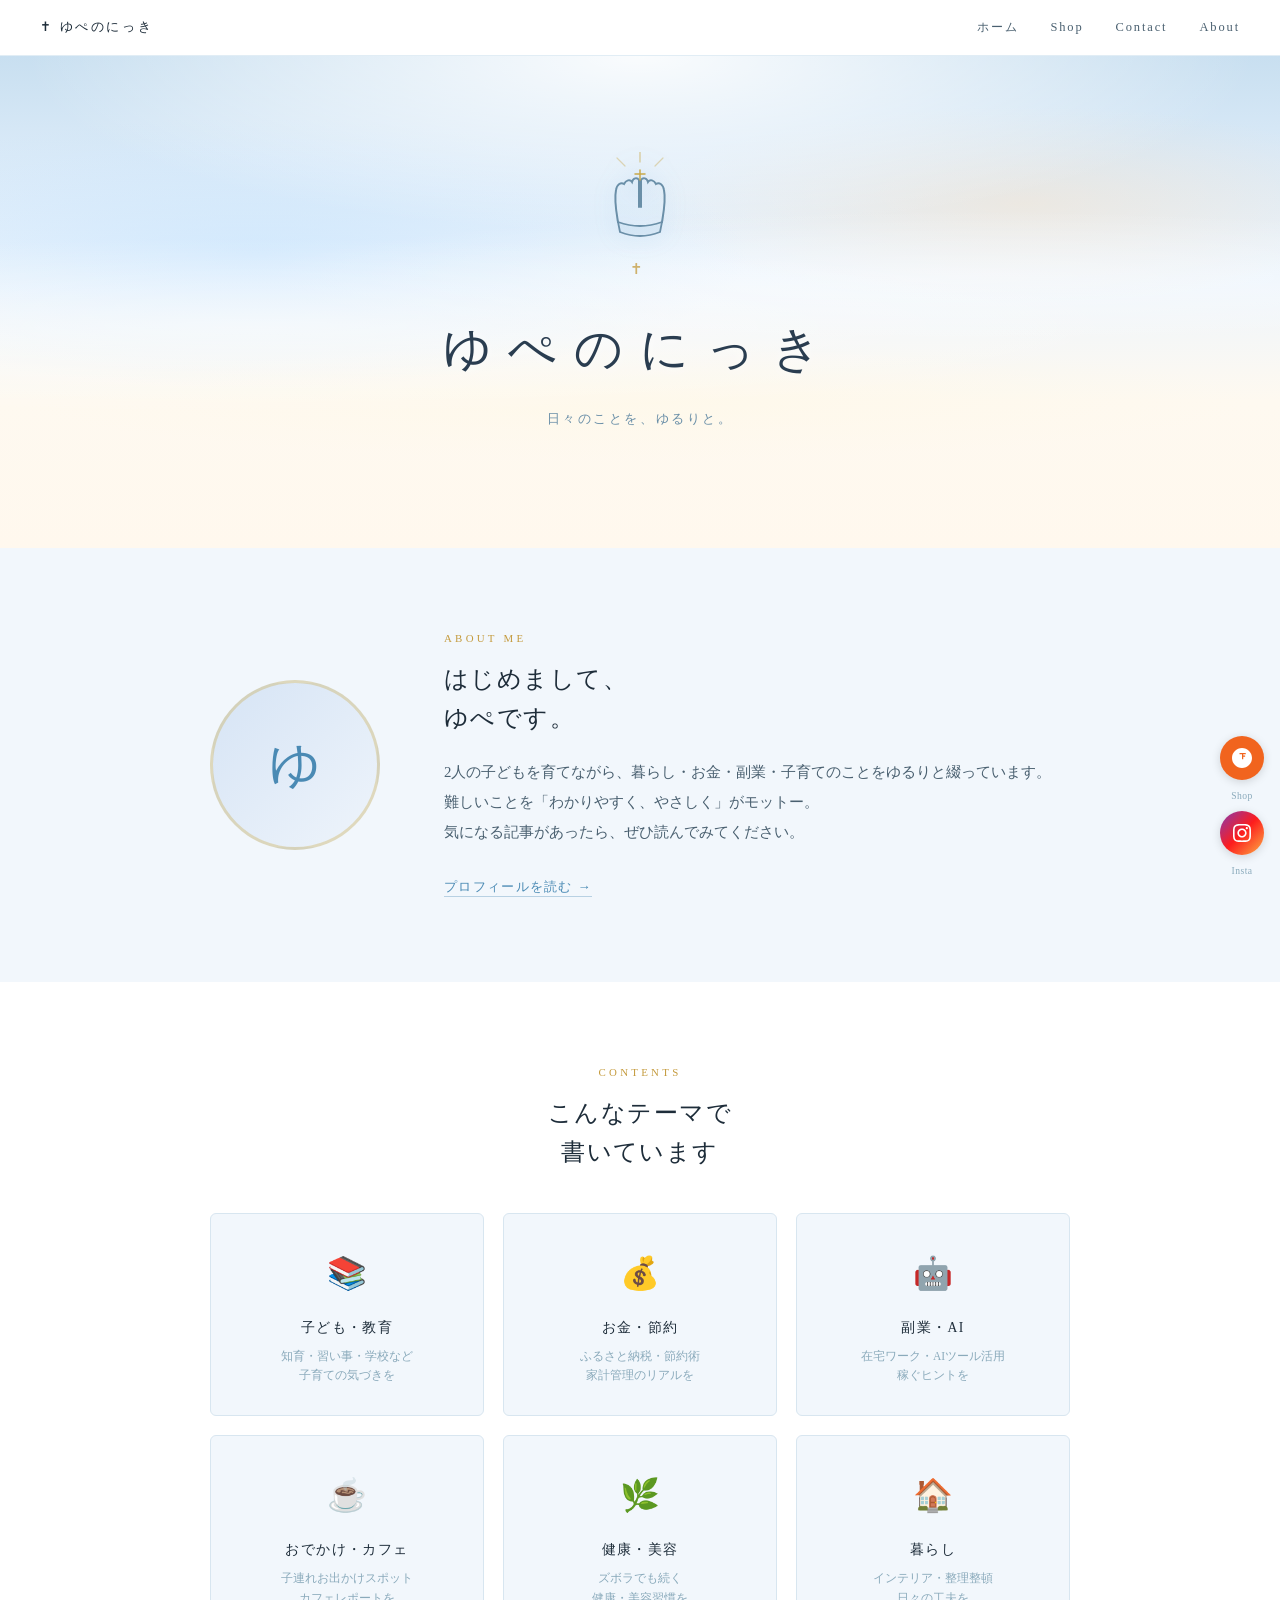
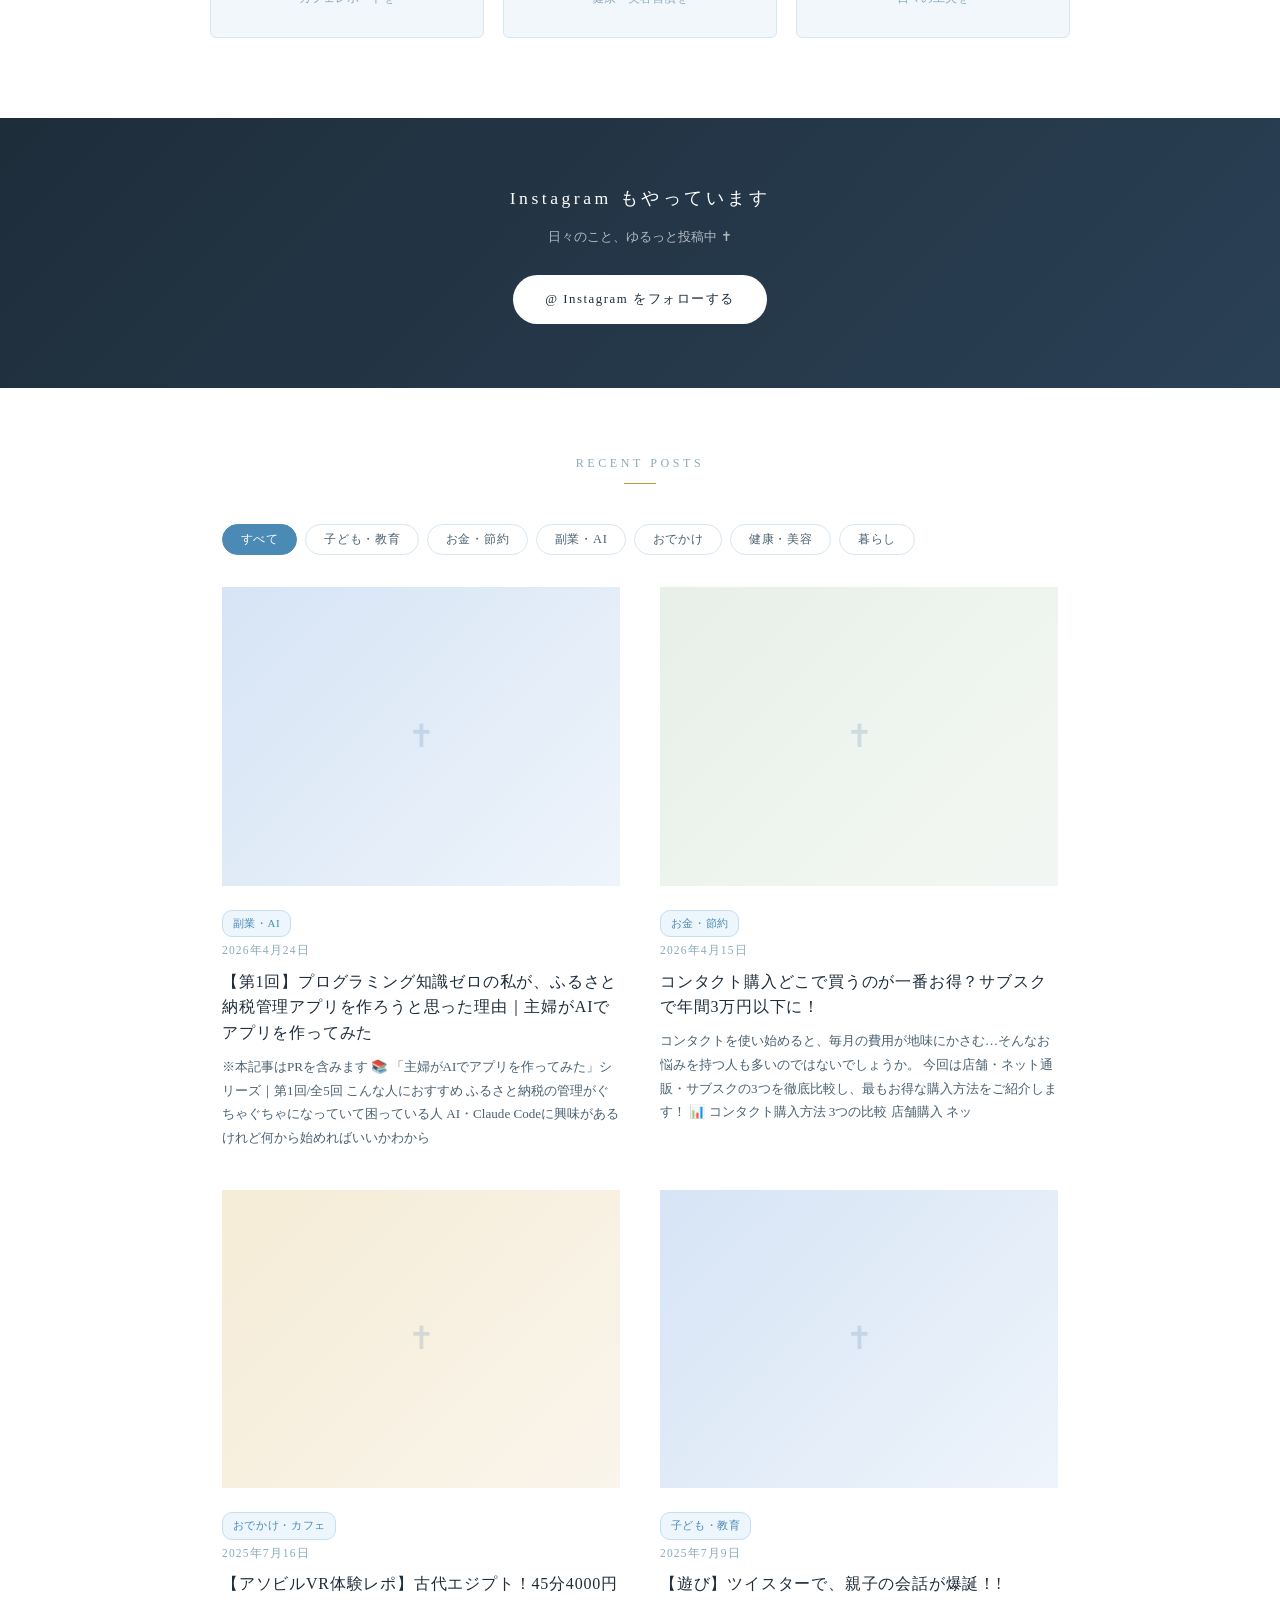
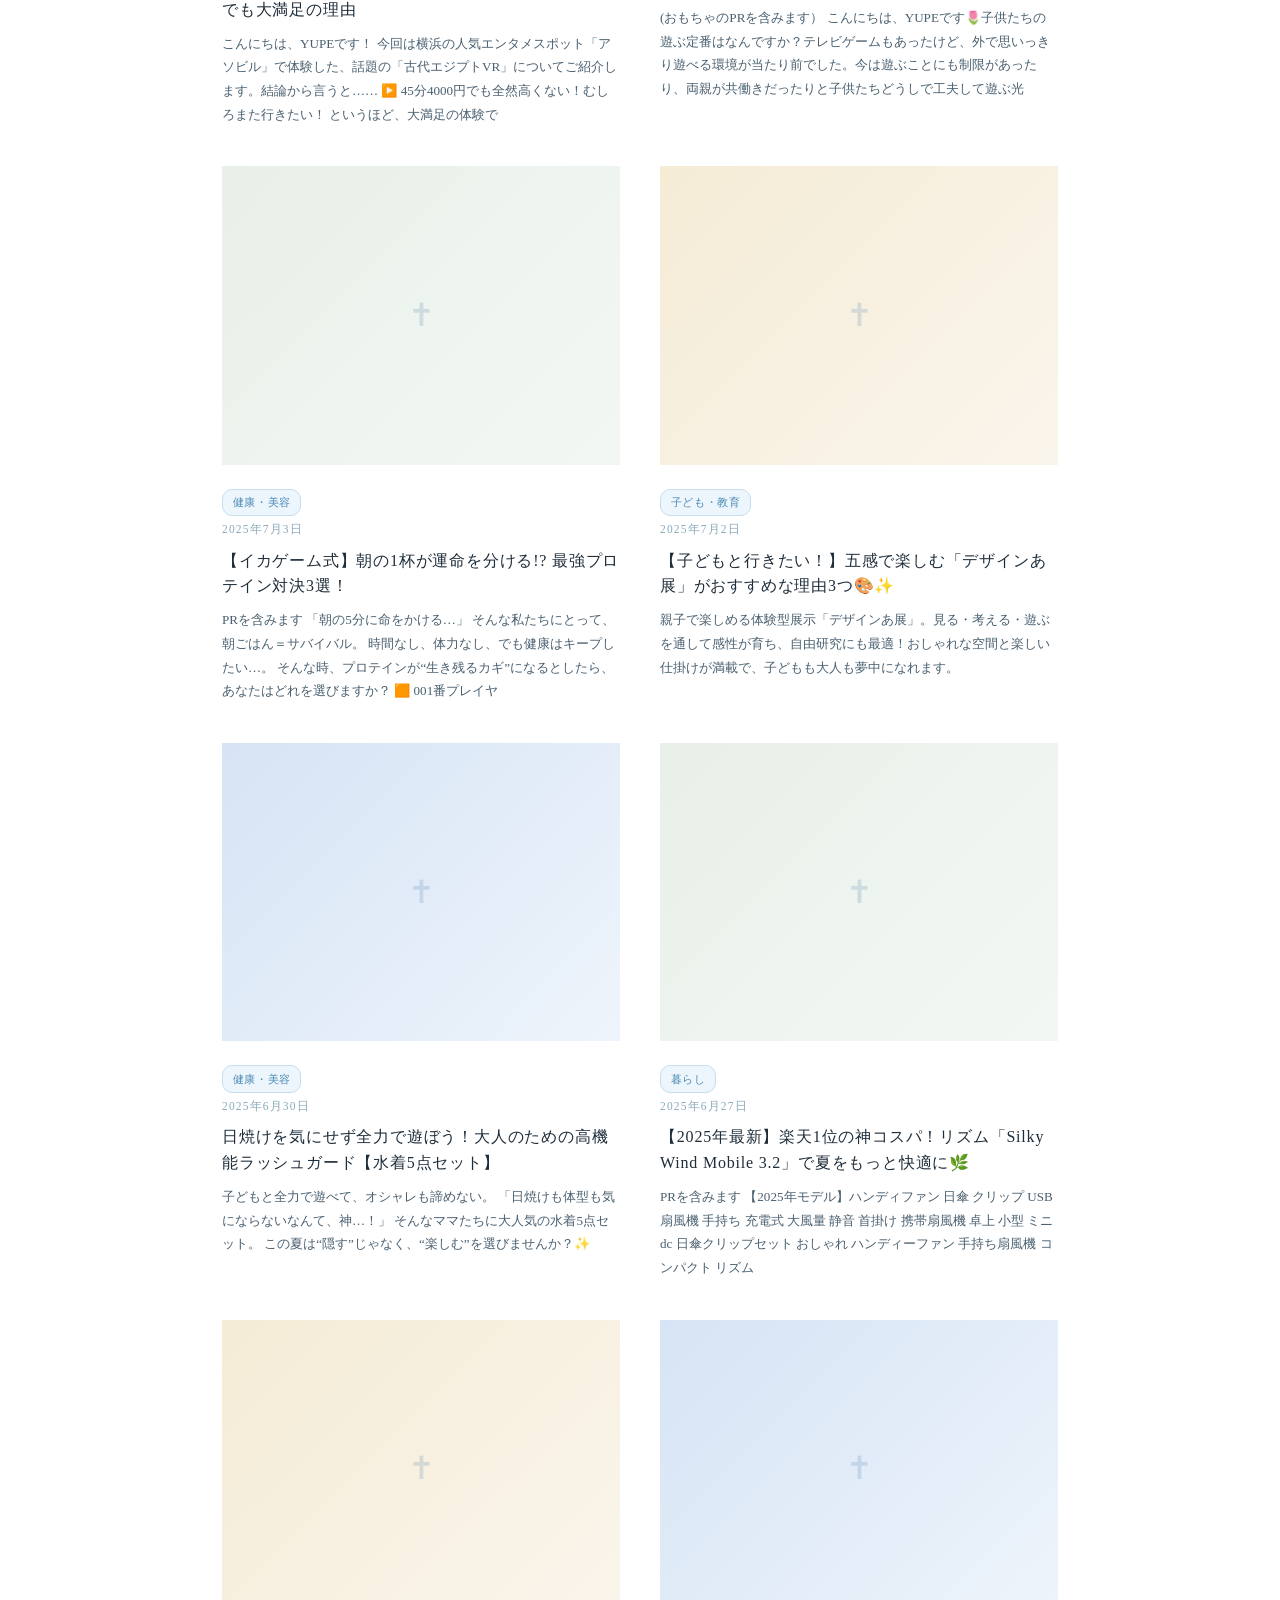
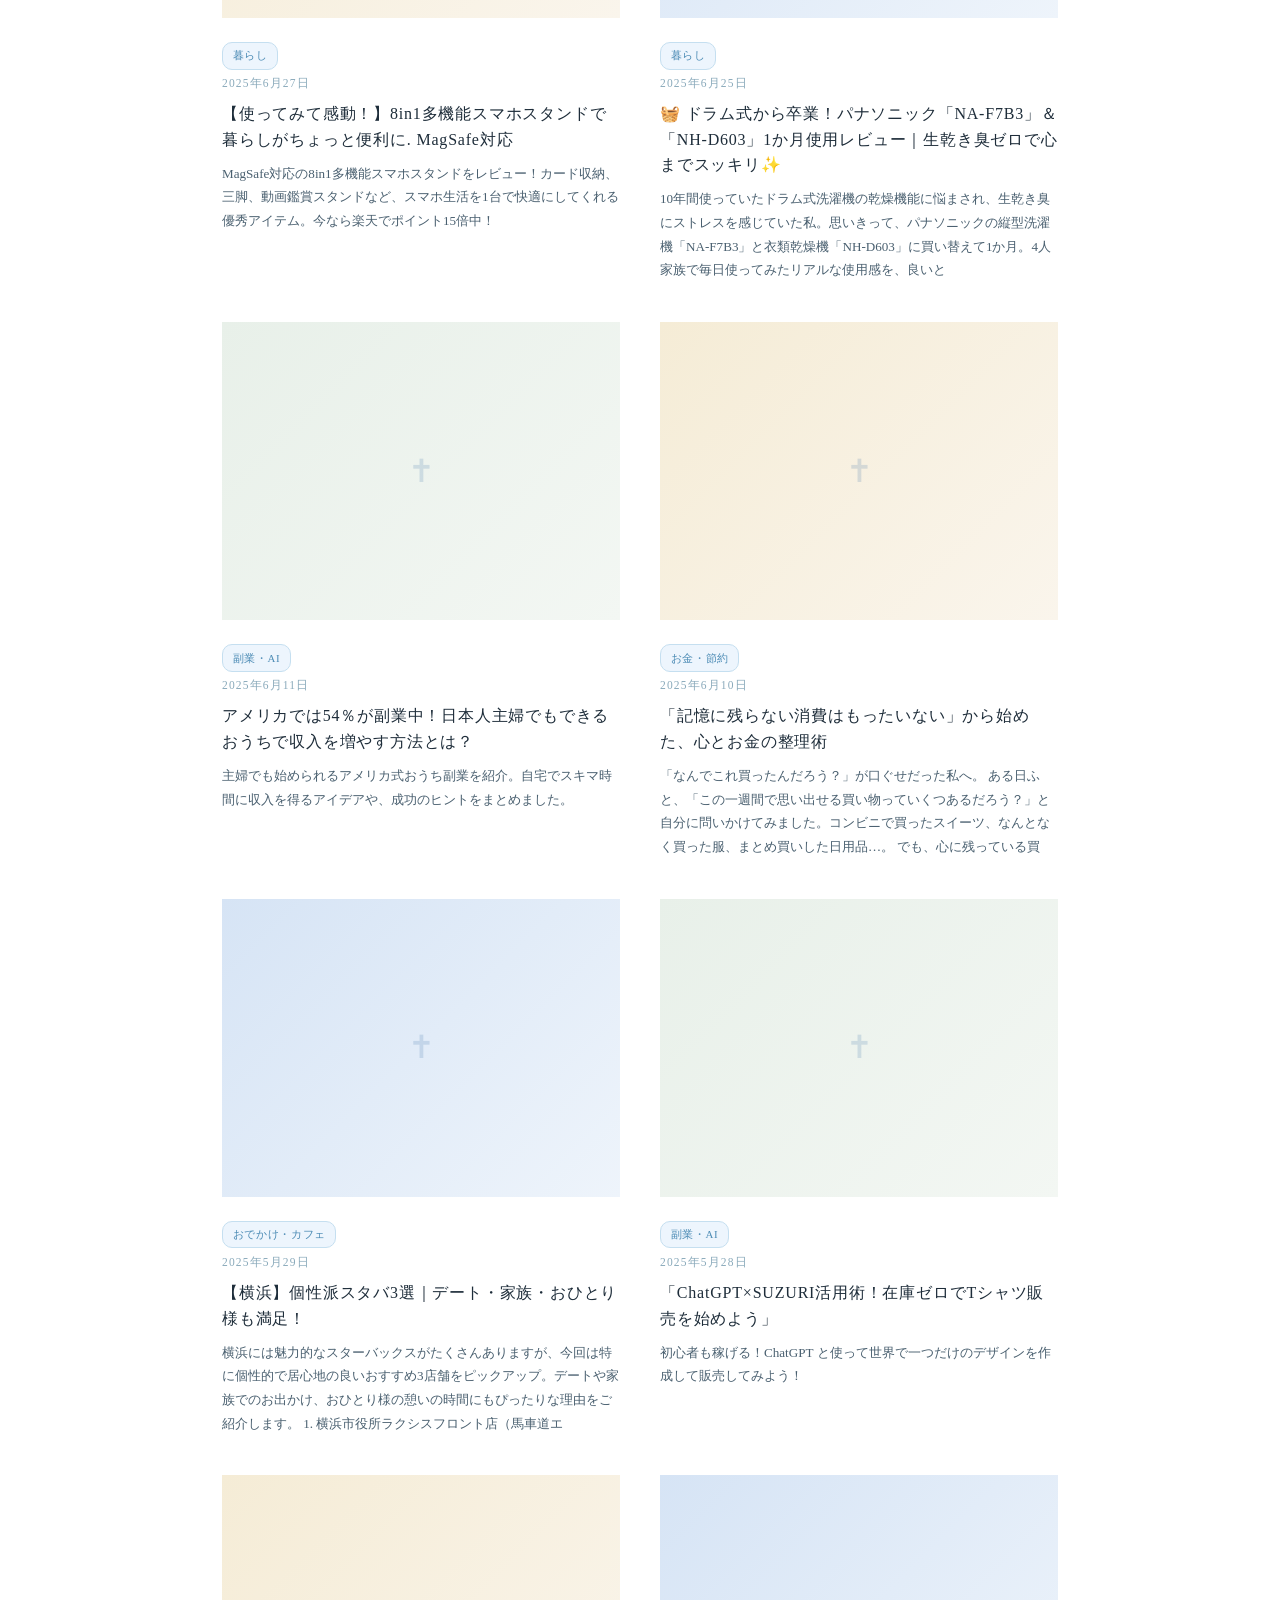
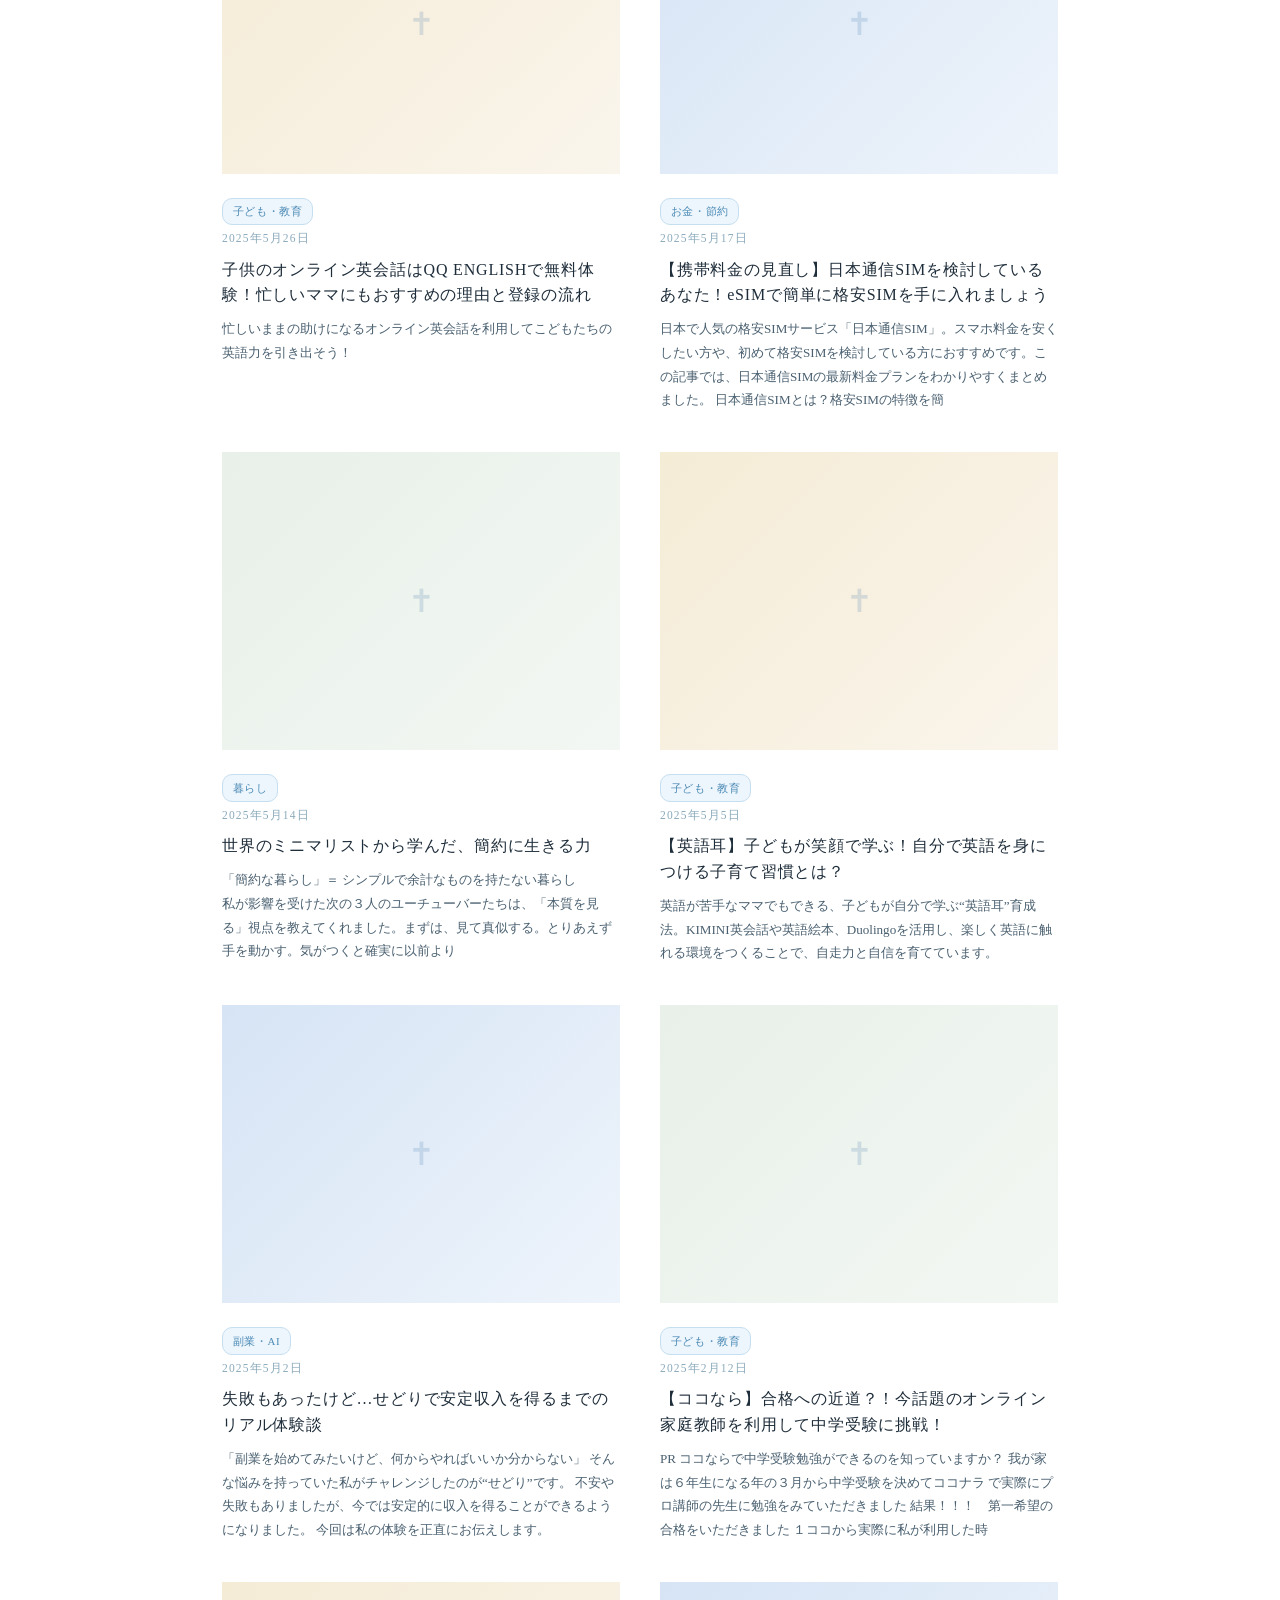
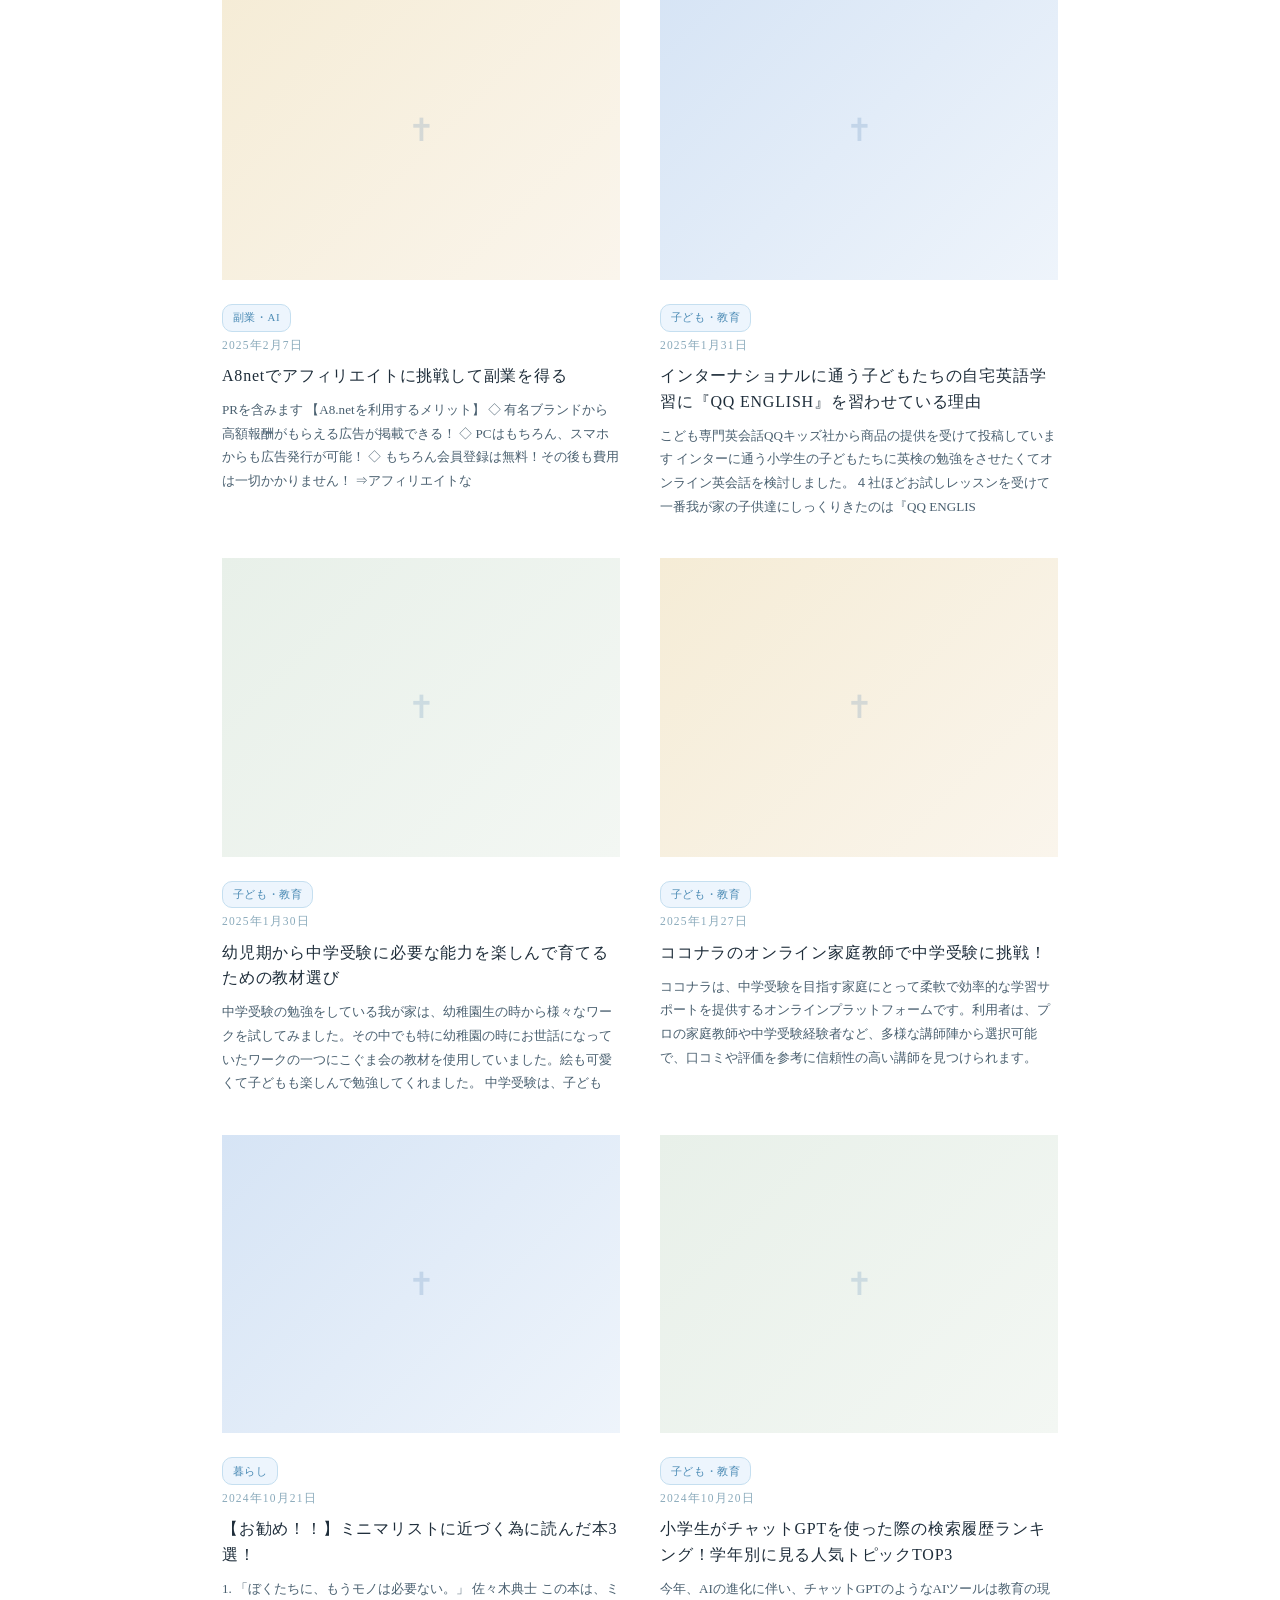
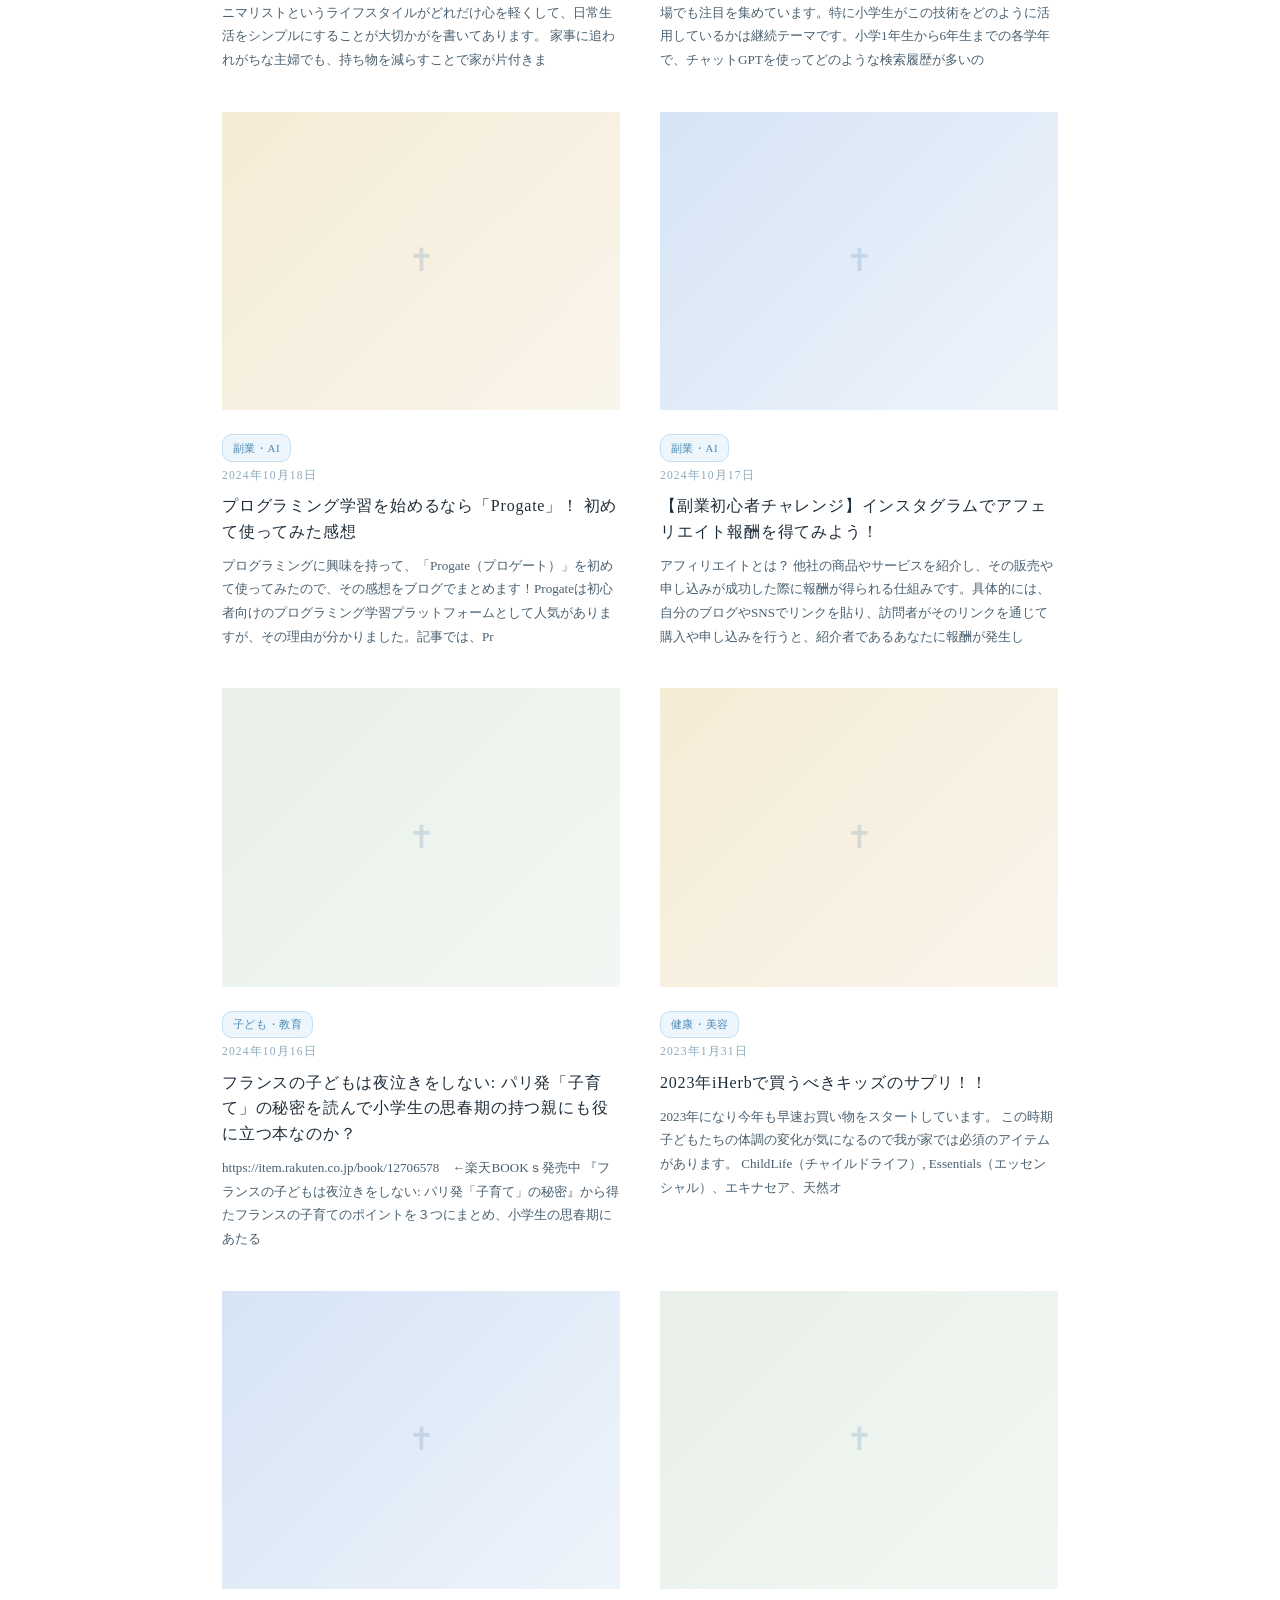
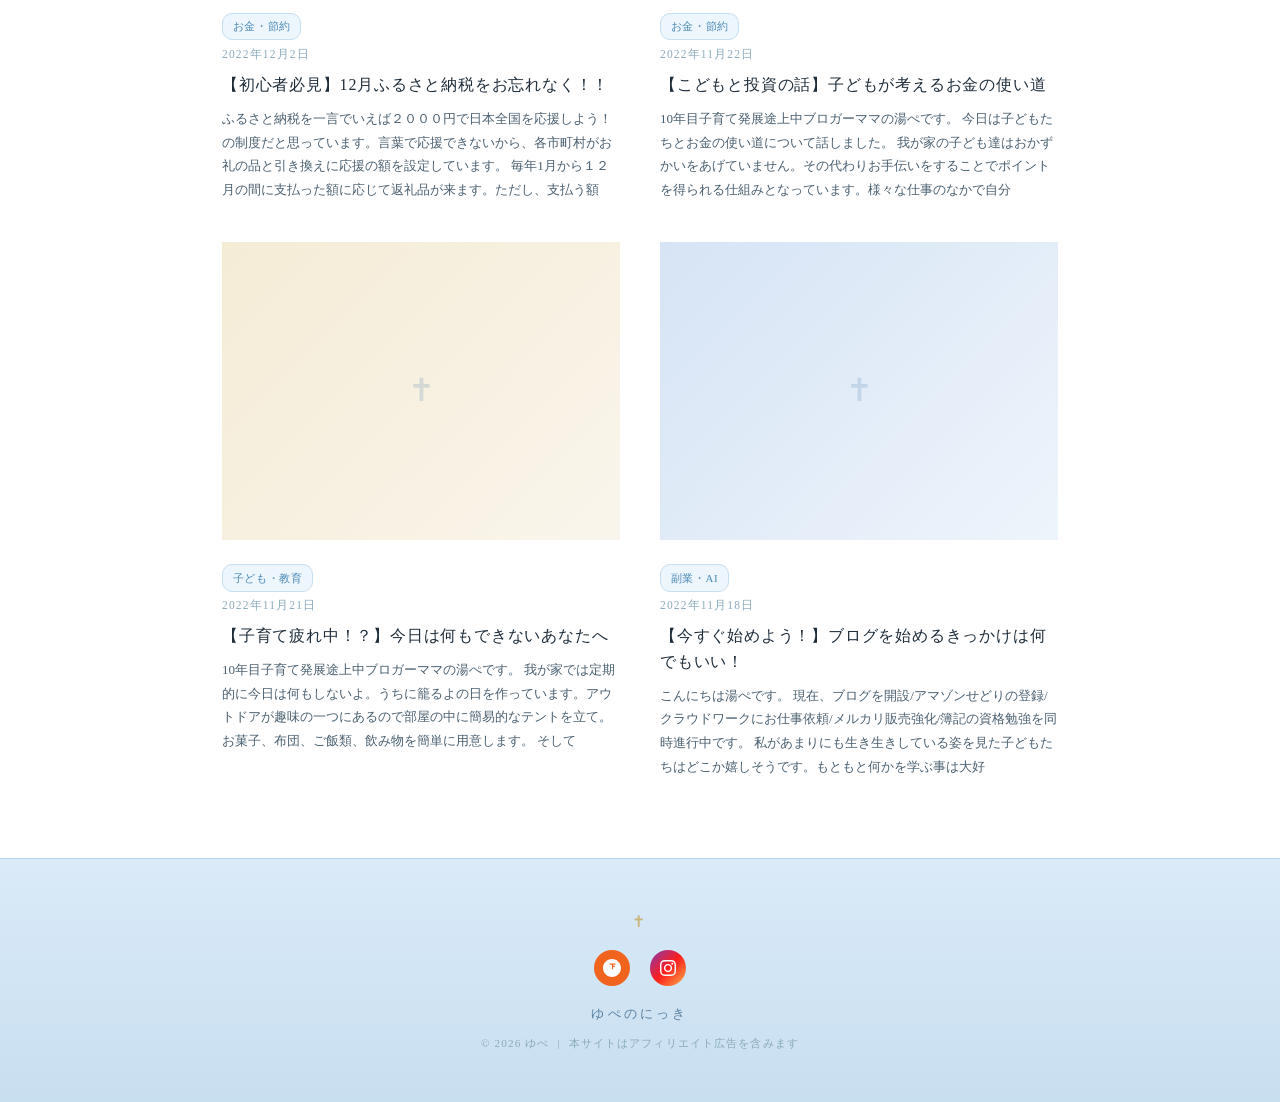
==== index.html @ b93e6819 "InstagramリンクをyupegramアカウントURLに設定 Co-Authored-By: Claude Sonnet 4.6 <noreply@anthropic.com>" ====
<!DOCTYPE html>
<html lang="ja">
<head>
  <meta charset="UTF-8">
  <meta name="viewport" content="width=device-width, initial-scale=1.0">
  <title>ゆぺのにっき</title>
  <link rel="stylesheet" href="style.css?v=3">
</head>
<body>

  <nav class="top-nav">
    <a class="nav-logo" href="index.html">✝ ゆぺのにっき</a>
    <ul class="nav-links">
      <li><a href="index.html">ホーム</a></li>
      <li><a href="shop.html">Shop</a></li>
      <li><a href="contact.html">Contact</a></li>
      <li><a href="about.html">About</a></li>
    </ul>
  </nav>

  <section class="hero">
    <svg class="hero-hands-svg" viewBox="0 0 80 90" fill="none" xmlns="http://www.w3.org/2000/svg">
      <line x1="40" y1="10" x2="40" y2="0"  stroke="#c8a84a" stroke-width="1.2" stroke-linecap="round" opacity="0.6"/>
      <line x1="55" y1="14" x2="63" y2="6"  stroke="#c8a84a" stroke-width="1.2" stroke-linecap="round" opacity="0.4"/>
      <line x1="25" y1="14" x2="17" y2="6"  stroke="#c8a84a" stroke-width="1.2" stroke-linecap="round" opacity="0.4"/>
      <path d="M18 70 C16 58 14 48 16 38 C17 32 21 30 24 32 C26 28 30 27 32 30 C33 26 37 25 39 28 L39 55" stroke="#6a8fa8" stroke-width="2" stroke-linecap="round" fill="none"/>
      <path d="M62 70 C64 58 66 48 64 38 C63 32 59 30 56 32 C54 28 50 27 48 30 C47 26 43 25 41 28 L41 55" stroke="#6a8fa8" stroke-width="2" stroke-linecap="round" fill="none"/>
      <path d="M18 70 Q40 78 62 70 L60 80 Q40 88 20 80 Z" stroke="#6a8fa8" stroke-width="1.8" fill="rgba(100,160,200,0.08)" stroke-linecap="round"/>
      <line x1="40" y1="18" x2="40" y2="28" stroke="#c8a84a" stroke-width="1.5" stroke-linecap="round"/>
      <line x1="35" y1="22" x2="45" y2="22" stroke="#c8a84a" stroke-width="1.5" stroke-linecap="round"/>
    </svg>
    <div class="hero-cross">✝</div>
    <h1 class="hero-title">ゆぺのにっき</h1>
    <p class="hero-subtitle">日々のことを、ゆるりと。</p>
  </section>

  <!-- ① About Me -->
  <section class="lp-about">
    <div class="lp-about-inner">
      <div class="lp-about-photo">
        <div class="lp-photo-circle" id="lpProfileImg">ゆ</div>
      </div>
      <div class="lp-about-text">
        <p class="lp-eyebrow">ABOUT ME</p>
        <h2 class="lp-section-title">はじめまして、<br>ゆぺです。</h2>
        <p class="lp-body">
          2人の子どもを育てながら、暮らし・お金・副業・子育てのことをゆるりと綴っています。<br>
          難しいことを「わかりやすく、やさしく」がモットー。<br>
          気になる記事があったら、ぜひ読んでみてください。
        </p>
        <a class="lp-more-link" href="about.html">プロフィールを読む →</a>
      </div>
    </div>
  </section>

  <!-- ② カテゴリ紹介 -->
  <section class="lp-features">
    <div class="lp-features-inner">
      <p class="lp-eyebrow" style="text-align:center;">CONTENTS</p>
      <h2 class="lp-section-title" style="text-align:center;">こんなテーマで<br>書いています</h2>
      <div class="lp-feat-grid">
        <a class="lp-feat-card" href="index.html" data-filter="子ども・教育">
          <span class="lp-feat-icon">📚</span>
          <h3>子ども・教育</h3>
          <p>知育・習い事・学校など<br>子育ての気づきを</p>
        </a>
        <a class="lp-feat-card" href="index.html" data-filter="お金・節約">
          <span class="lp-feat-icon">💰</span>
          <h3>お金・節約</h3>
          <p>ふるさと納税・節約術<br>家計管理のリアルを</p>
        </a>
        <a class="lp-feat-card" href="index.html" data-filter="副業・AI">
          <span class="lp-feat-icon">🤖</span>
          <h3>副業・AI</h3>
          <p>在宅ワーク・AIツール活用<br>稼ぐヒントを</p>
        </a>
        <a class="lp-feat-card" href="index.html" data-filter="おでかけ・カフェ">
          <span class="lp-feat-icon">☕</span>
          <h3>おでかけ・カフェ</h3>
          <p>子連れお出かけスポット<br>カフェレポートを</p>
        </a>
        <a class="lp-feat-card" href="index.html" data-filter="健康・美容">
          <span class="lp-feat-icon">🌿</span>
          <h3>健康・美容</h3>
          <p>ズボラでも続く<br>健康・美容習慣を</p>
        </a>
        <a class="lp-feat-card" href="index.html" data-filter="暮らし">
          <span class="lp-feat-icon">🏠</span>
          <h3>暮らし</h3>
          <p>インテリア・整理整頓<br>日々の工夫を</p>
        </a>
      </div>
    </div>
  </section>

  <!-- ③ Instagram CTA -->
  <section class="lp-cta">
    <h2>Instagram もやっています</h2>
    <p>日々のこと、ゆるっと投稿中 ✝</p>
    <a class="lp-cta-btn" href="https://www.instagram.com/yupegram" target="_blank" rel="noopener">
      @ Instagram をフォローする
    </a>
  </section>

  <main class="container">
    <div class="section-header">
      <h2>Recent Posts</h2>
      <div class="section-line"></div>
    </div>
    <div class="category-filter" id="categoryFilter">
      <button class="cat-btn active" data-cat="all">すべて</button>
      <button class="cat-btn" data-cat="子ども・教育">子ども・教育</button>
      <button class="cat-btn" data-cat="お金・節約">お金・節約</button>
      <button class="cat-btn" data-cat="副業・AI">副業・AI</button>
      <button class="cat-btn" data-cat="おでかけ・カフェ">おでかけ</button>
      <button class="cat-btn" data-cat="健康・美容">健康・美容</button>
      <button class="cat-btn" data-cat="暮らし">暮らし</button>
    </div>
    <div class="post-grid" id="postGrid">
      <!-- 記事はJSで動的に表示 -->
    </div>
  </main>

  <!-- フローティングSNSボタン -->
  <div class="sns-float">
    <a class="sns-float-btn etsy-float" href="https://www.etsy.com/shop/YOUR_SHOP" target="_blank" rel="noopener" title="Etsyショップ">
      <svg width="20" height="20" viewBox="0 0 24 24" fill="currentColor"><path d="M12 0C5.373 0 0 5.373 0 12s5.373 12 12 12 12-5.373 12-12S18.627 0 12 0zm4.5 7.5h-3v1.5h2.25v1.5H13.5v3h-1.5V7.5H9V6h7.5v1.5z"/></svg>
    </a>
    <span class="sns-float-label">Shop</span>
    <a class="sns-float-btn insta-float" href="https://www.instagram.com/yupegram" target="_blank" rel="noopener" title="Instagram">
      <svg width="18" height="18" viewBox="0 0 24 24" fill="currentColor"><path d="M12 2.163c3.204 0 3.584.012 4.85.07 3.252.148 4.771 1.691 4.919 4.919.058 1.265.069 1.645.069 4.849 0 3.205-.012 3.584-.069 4.849-.149 3.225-1.664 4.771-4.919 4.919-1.266.058-1.644.07-4.85.07-3.204 0-3.584-.012-4.849-.07-3.26-.149-4.771-1.699-4.919-4.92-.058-1.265-.07-1.644-.07-4.849 0-3.204.013-3.583.07-4.849.149-3.227 1.664-4.771 4.919-4.919 1.266-.057 1.645-.069 4.849-.069zm0-2.163c-3.259 0-3.667.014-4.947.072-4.358.2-6.78 2.618-6.98 6.98-.059 1.281-.073 1.689-.073 4.948 0 3.259.014 3.668.072 4.948.2 4.358 2.618 6.78 6.98 6.98 1.281.058 1.689.072 4.948.072 3.259 0 3.668-.014 4.948-.072 4.354-.2 6.782-2.618 6.979-6.98.059-1.28.073-1.689.073-4.948 0-3.259-.014-3.667-.072-4.947-.196-4.354-2.617-6.78-6.979-6.98-1.281-.059-1.69-.073-4.949-.073zm0 5.838c-3.403 0-6.162 2.759-6.162 6.162s2.759 6.163 6.162 6.163 6.162-2.759 6.162-6.163c0-3.403-2.759-6.162-6.162-6.162zm0 10.162c-2.209 0-4-1.79-4-4 0-2.209 1.791-4 4-4s4 1.791 4 4c0 2.21-1.791 4-4 4zm6.406-11.845c-.796 0-1.441.645-1.441 1.44s.645 1.44 1.441 1.44c.795 0 1.439-.645 1.439-1.44s-.644-1.44-1.439-1.44z"/></svg>
    </a>
    <span class="sns-float-label">Insta</span>
  </div>

  <footer class="site-footer">
    <span class="footer-cross">✝</span>
    <div class="footer-sns">
      <a class="f-etsy" href="https://www.etsy.com/shop/YOUR_SHOP" target="_blank" rel="noopener" title="Etsy">
        <svg width="18" height="18" viewBox="0 0 24 24" fill="currentColor"><path d="M12 0C5.373 0 0 5.373 0 12s5.373 12 12 12 12-5.373 12-12S18.627 0 12 0zm4.5 7.5h-3v1.5h2.25v1.5H13.5v3h-1.5V7.5H9V6h7.5v1.5z"/></svg>
      </a>
      <a class="f-insta" href="https://www.instagram.com/yupegram" target="_blank" rel="noopener" title="Instagram">
        <svg width="16" height="16" viewBox="0 0 24 24" fill="currentColor"><path d="M12 2.163c3.204 0 3.584.012 4.85.07 3.252.148 4.771 1.691 4.919 4.919.058 1.265.069 1.645.069 4.849 0 3.205-.012 3.584-.069 4.849-.149 3.225-1.664 4.771-4.919 4.919-1.266.058-1.644.07-4.85.07-3.204 0-3.584-.012-4.849-.07-3.26-.149-4.771-1.699-4.919-4.92-.058-1.265-.07-1.644-.07-4.849 0-3.204.013-3.583.07-4.849.149-3.227 1.664-4.771 4.919-4.919 1.266-.057 1.645-.069 4.849-.069zm0-2.163c-3.259 0-3.667.014-4.947.072-4.358.2-6.78 2.618-6.98 6.98-.059 1.281-.073 1.689-.073 4.948 0 3.259.014 3.668.072 4.948.2 4.358 2.618 6.78 6.98 6.98 1.281.058 1.689.072 4.948.072 3.259 0 3.668-.014 4.948-.072 4.354-.2 6.782-2.618 6.979-6.98.059-1.28.073-1.689.073-4.948 0-3.259-.014-3.667-.072-4.947-.196-4.354-2.617-6.78-6.979-6.98-1.281-.059-1.69-.073-4.949-.073zm0 5.838c-3.403 0-6.162 2.759-6.162 6.162s2.759 6.163 6.162 6.163 6.162-2.759 6.162-6.163c0-3.403-2.759-6.162-6.162-6.162zm0 10.162c-2.209 0-4-1.79-4-4 0-2.209 1.791-4 4-4s4 1.791 4 4c0 2.21-1.791 4-4 4zm6.406-11.845c-.796 0-1.441.645-1.441 1.44s.645 1.44 1.441 1.44c.795 0 1.439-.645 1.439-1.44s-.644-1.44-1.439-1.44z"/></svg>
      </a>
    </div>
    <p class="footer-title">ゆぺのにっき</p>
    <p class="footer-copy">&copy; 2026 ゆぺ &nbsp;|&nbsp; 本サイトはアフィリエイト広告を含みます</p>
  </footer>

  <script src="blog.js?v=6"></script>
  <script>
    // LPカテゴリカードのクリックでフィルター
    document.querySelectorAll('.lp-feat-card').forEach(card => {
      card.addEventListener('click', e => {
        e.preventDefault();
        const cat = card.dataset.filter;
        document.querySelector('.container')?.scrollIntoView({behavior:'smooth'});
        setTimeout(() => {
          const btn = document.querySelector(`.cat-btn[data-cat="${cat}"]`);
          if (btn) btn.click();
        }, 400);
      });
    });
  </script>
  <script>
    const thumbClasses = ['thumb-1','thumb-2','thumb-3'];
    const grid = document.getElementById('postGrid');
    let _allPosts = [];
    let _currentCat = 'all';

    fetchPosts().then(posts => {
      _allPosts = posts;
      if (posts.length === 0) {
        grid.innerHTML = '<p style="text-align:center;color:#8aaabb;padding:3rem 0;font-size:0.9rem;">まだ記事がありません。</p>';
      } else {
        renderGrid(posts);
      }

      // カテゴリフィルター
      document.querySelectorAll('.cat-btn').forEach(btn => {
        btn.addEventListener('click', () => {
          _currentCat = btn.dataset.cat;
          document.querySelectorAll('.cat-btn').forEach(b => b.classList.remove('active'));
          btn.classList.add('active');
          const filtered = _currentCat === 'all'
            ? _allPosts
            : _allPosts.filter(p => p.category === _currentCat);
          renderGrid(filtered);
        });
      });
    });

    function renderGrid(posts) {
      grid.innerHTML = posts.map((p, i) => `
        <article class="post-card" data-cat="${escHtml(p.category || '')}">
          <a href="post.html?id=${p.id}">
            <div class="post-card-thumb ${p.thumbnail ? '' : thumbClasses[i % 3]}">
              ${p.thumbnail
                ? `<img src="${escHtml(p.thumbnail)}" alt="${escHtml(p.title)}" loading="lazy">`
                : '<span class="post-card-thumb-cross">✝</span>'}
            </div>
            ${p.category ? `<span class="post-card-cat">${escHtml(p.category)}</span>` : ''}
            <time class="post-date">${p.date}</time>
            <h2 class="post-title">${escHtml(p.title)}</h2>
            <p class="post-excerpt">${escHtml(p.excerpt)}</p>
          </a>
        </article>
      `).join('');

      // 管理者ログイン中はカードに編集・削除ボタンを追加
      if (isAdmin()) {
        document.querySelectorAll('.post-card').forEach((card, i) => {
          renderAdminCardButtons(posts[i].id, card);
        });
      }
    }
  </script>
</body>
</html>
---- style.css ----
/* ===== Reset & Base ===== */
*, *::before, *::after {
  box-sizing: border-box;
  margin: 0;
  padding: 0;
}

:root {
  --bg: #ffffff;
  --surface: #ffffff;
  --bg-light: #f2f7fc;
  --border: #d8e6f0;
  --text: #1e2d3a;
  --text-mid: #4a6070;
  --text-light: #8aaabb;
  --accent: #4a8ab4;
  --gold: #c49a3c;
  --nav-bg: rgba(255,255,255,0.95);
}

html {
  font-size: 16px;
  scroll-behavior: smooth;
}

body {
  background-color: var(--bg);
  color: var(--text);
  font-family: 'Hiragino Mincho ProN', 'Yu Mincho', 'YuMincho', 'Georgia', serif;
  line-height: 1.9;
  min-height: 100vh;
  display: flex;
  flex-direction: column;
}

a {
  color: inherit;
  text-decoration: none;
  transition: opacity 0.2s;
}

a:hover {
  opacity: 0.65;
}

img {
  max-width: 100%;
  display: block;
}

/* ===== トップナビゲーション ===== */
.top-nav {
  position: sticky;
  top: 0;
  z-index: 100;
  background: var(--nav-bg);
  backdrop-filter: blur(8px);
  -webkit-backdrop-filter: blur(8px);
  border-bottom: 1px solid rgba(180,210,230,0.4);
  display: flex;
  align-items: center;
  justify-content: space-between;
  padding: 0 2.5rem;
  height: 56px;
}

.top-nav .nav-logo {
  font-size: 0.82rem;
  letter-spacing: 0.2em;
  color: var(--text);
  font-weight: normal;
}

.top-nav .nav-links {
  display: flex;
  gap: 2rem;
  list-style: none;
  font-size: 0.78rem;
  letter-spacing: 0.15em;
}

.top-nav .nav-links a {
  color: var(--text-mid);
}

/* ===== ヒーロー ===== */
.hero {
  width: 100%;
  /* 夜明けの空グラデーション */
  background:
    radial-gradient(ellipse 80% 60% at 50% 0%, rgba(255,255,255,0.9) 0%, transparent 60%),
    radial-gradient(ellipse 60% 40% at 80% 30%, rgba(255,220,180,0.35) 0%, transparent 50%),
    radial-gradient(ellipse 70% 50% at 20% 40%, rgba(180,220,255,0.4) 0%, transparent 55%),
    linear-gradient(180deg,
      #c8dff0 0%,
      #daeaf8 20%,
      #edf5fd 45%,
      #fef9f0 70%,
      #fff8ee 100%
    );
  display: flex;
  flex-direction: column;
  align-items: center;
  justify-content: center;
  text-align: center;
  padding: 6rem 2rem 5.5rem;
  position: relative;
  overflow: hidden;
}

/* 雲のような光の層 */
.hero::before {
  content: '';
  position: absolute;
  inset: 0;
  background:
    radial-gradient(ellipse 120% 30% at 20% 55%, rgba(255,255,255,0.55) 0%, transparent 60%),
    radial-gradient(ellipse 100% 25% at 75% 45%, rgba(255,255,255,0.45) 0%, transparent 55%),
    radial-gradient(ellipse 80% 20% at 50% 70%, rgba(255,248,230,0.5) 0%, transparent 60%);
  pointer-events: none;
}

.hero-hands-svg {
  width: 80px;
  height: 90px;
  margin-bottom: 0.8rem;
  position: relative;
  filter: drop-shadow(0 2px 10px rgba(100,160,210,0.3));
}

.hero-cross {
  color: var(--gold);
  font-size: 0.95rem;
  margin-bottom: 1.2rem;
  opacity: 0.75;
  position: relative;
  letter-spacing: 0.5em;
}

.hero-title {
  font-size: clamp(1.8rem, 5vw, 3rem);
  font-weight: normal;
  letter-spacing: 0.35em;
  color: #2a3d50;
  margin-bottom: 0.8rem;
  position: relative;
  text-shadow: 0 1px 12px rgba(255,255,255,0.9);
}

.hero-subtitle {
  font-size: 0.8rem;
  color: #6a8fa8;
  letter-spacing: 0.2em;
  margin-bottom: 1.8rem;
  position: relative;
}

.hero-verse {
  font-size: 0.8rem;
  color: #7a9ab4;
  font-style: italic;
  letter-spacing: 0.06em;
  max-width: 400px;
  line-height: 1.8;
  position: relative;
  border-top: 1px solid rgba(100,160,210,0.25);
  padding-top: 1.2rem;
}

/* ===== コンテナ ===== */
.container {
  max-width: 900px;
  margin: 0 auto;
  padding: 0 2rem;
  flex: 1;
}

/* ===== セクションタイトル ===== */
.section-header {
  text-align: center;
  padding: 4rem 0 2.5rem;
}

.section-header h2 {
  font-size: 0.75rem;
  letter-spacing: 0.3em;
  color: var(--text-light);
  font-weight: normal;
  text-transform: uppercase;
  margin-bottom: 0.5rem;
}

.section-header .section-line {
  width: 32px;
  height: 1px;
  background: var(--gold);
  margin: 0 auto;
}

/* ===== 記事グリッド ===== */
.post-grid {
  display: grid;
  grid-template-columns: repeat(auto-fill, minmax(260px, 1fr));
  gap: 2.5rem;
  padding-bottom: 5rem;
}

.post-card {
  background: var(--surface);
  border: none;
  transition: opacity 0.2s;
}

.post-card:hover {
  opacity: 0.75;
}

.post-card-thumb {
  width: 100%;
  aspect-ratio: 4/3;
  background: var(--bg-light);
  margin-bottom: 1rem;
  overflow: hidden;
  position: relative;
  display: flex;
  align-items: center;
  justify-content: center;
}

/* サムネイル代替（画像なし用） */
.post-card-thumb.thumb-1 { background: linear-gradient(135deg, #d6e4f5 0%, #eef4fb 100%); }
.post-card-thumb.thumb-2 { background: linear-gradient(135deg, #e8f0e9 0%, #f3f7f3 100%); }
.post-card-thumb.thumb-3 { background: linear-gradient(135deg, #f5ecd6 0%, #faf5ec 100%); }

.post-card-thumb-cross {
  font-size: 2rem;
  color: rgba(58,110,168,0.18);
}

.post-card-thumb img {
  width: 100%;
  height: 100%;
  object-fit: cover;
  position: absolute;
  top: 0; left: 0;
  display: block;
}

.post-date {
  font-size: 0.72rem;
  color: var(--text-light);
  letter-spacing: 0.1em;
  display: block;
  margin-bottom: 0.4rem;
}

.post-title {
  font-size: 1rem;
  font-weight: normal;
  line-height: 1.6;
  letter-spacing: 0.05em;
  color: var(--text);
  margin-bottom: 0.6rem;
}

.post-excerpt {
  font-size: 0.82rem;
  color: var(--text-mid);
  line-height: 1.8;
}

/* ===== 単記事ページ ===== */
.post-single-wrap {
  max-width: 660px;
  margin: 5rem auto;
  padding: 0 2rem;
}

.post-single-header {
  text-align: center;
  margin-bottom: 3rem;
  padding-bottom: 2rem;
  border-bottom: 1px solid var(--border);
}

.post-single-header .post-date {
  margin-bottom: 0.8rem;
}

.post-single-header h1 {
  font-size: 1.6rem;
  font-weight: normal;
  letter-spacing: 0.08em;
  line-height: 1.6;
}

.post-body {
  font-size: 0.95rem;
  line-height: 2.1;
  color: var(--text-mid);
}

.post-body p {
  margin-bottom: 1.4em;
}

.post-body blockquote {
  border-left: 2px solid var(--gold);
  margin: 2em 0;
  padding: 0.8em 1.5em;
  color: var(--text-light);
  font-style: italic;
  font-size: 0.9rem;
  background: var(--bg-light);
}

.back-link {
  display: inline-block;
  margin-top: 3rem;
  font-size: 0.75rem;
  color: var(--text-light);
  letter-spacing: 0.15em;
  text-transform: uppercase;
}

/* ===== About ===== */
.about-wrap {
  max-width: 560px;
  margin: 5rem auto;
  padding: 0 2rem;
  text-align: center;
}

.about-avatar {
  width: 96px;
  height: 96px;
  border-radius: 50%;
  background: linear-gradient(135deg, #2c4a6e, #3a6ea8);
  display: flex;
  align-items: center;
  justify-content: center;
  font-size: 2rem;
  color: #fff;
  margin: 0 auto 1.5rem;
}

.about-name {
  font-size: 1.3rem;
  font-weight: normal;
  letter-spacing: 0.25em;
  margin-bottom: 0.4rem;
}

.about-verse {
  font-size: 0.75rem;
  color: var(--gold);
  font-style: italic;
  letter-spacing: 0.08em;
  margin-bottom: 2rem;
}

.about-divider {
  width: 32px;
  height: 1px;
  background: var(--border);
  margin: 0 auto 2rem;
}

.about-bio {
  font-size: 0.9rem;
  color: var(--text-mid);
  line-height: 2;
  text-align: left;
}

/* ===== フッター ===== */
.site-footer {
  background: linear-gradient(180deg, #daeaf8 0%, #c8dff0 100%);
  text-align: center;
  padding: 3rem 1rem;
  border-top: 1px solid rgba(150,200,230,0.4);
}

.footer-cross {
  display: block;
  font-size: 1rem;
  color: var(--gold);
  opacity: 0.65;
  margin-bottom: 0.8rem;
  letter-spacing: 0.15em;
}

.footer-title {
  font-size: 0.8rem;
  letter-spacing: 0.25em;
  color: #5a80a0;
  margin-bottom: 0.4rem;
}

.footer-copy {
  font-size: 0.7rem;
  color: #8aaabb;
  letter-spacing: 0.1em;
}

/* ===== ページヒーロー（Shop / Contact） ===== */
.page-hero {
  background: linear-gradient(180deg, #c8dff0 0%, #daeaf8 40%, #edf5fd 70%, #fef9f0 100%);
  text-align: center;
  padding: 4rem 1rem 3.5rem;
  position: relative;
  overflow: hidden;
}

.page-hero::before {
  content: '';
  position: absolute;
  inset: 0;
  background-image:
    repeating-linear-gradient(60deg, transparent, transparent 60px,
      rgba(255,255,255,0.02) 60px, rgba(255,255,255,0.02) 61px),
    repeating-linear-gradient(-60deg, transparent, transparent 60px,
      rgba(255,255,255,0.02) 60px, rgba(255,255,255,0.02) 61px);
  pointer-events: none;
}

.page-hero-title {
  font-size: 2rem;
  font-weight: normal;
  letter-spacing: 0.3em;
  color: #2a3d50;
  position: relative;
  margin-bottom: 0.5rem;
  text-shadow: 0 1px 10px rgba(255,255,255,0.8);
}

.page-hero-sub {
  font-size: 0.78rem;
  color: #6a8fa8;
  letter-spacing: 0.15em;
  position: relative;
  font-style: italic;
}

/* ===== Etsyバナー ===== */
.etsy-banner {
  margin: 3rem 0 2rem;
  border: 1px solid var(--border);
  border-radius: 2px;
  background: #fdf6ee;
  padding: 2rem;
  text-align: center;
}

.etsy-banner-text {
  font-size: 0.9rem;
  color: var(--text-mid);
  line-height: 1.8;
  margin-bottom: 1.2rem;
}

.etsy-btn {
  display: inline-flex;
  align-items: center;
  background: #f1641e;
  color: #fff;
  font-size: 0.88rem;
  letter-spacing: 0.08em;
  padding: 0.7rem 1.8rem;
  border-radius: 2px;
  transition: opacity 0.2s;
  font-family: inherit;
}

.etsy-btn:hover {
  opacity: 0.85;
  color: #fff;
}

/* ===== ショップグリッド ===== */
.shop-grid {
  display: grid;
  grid-template-columns: repeat(auto-fill, minmax(240px, 1fr));
  gap: 2rem;
  padding-bottom: 1rem;
}

.shop-card {
  border: 1px solid var(--border);
  border-radius: 2px;
  overflow: hidden;
  transition: box-shadow 0.2s;
}

.shop-card:hover {
  box-shadow: 0 4px 16px rgba(26,42,58,0.08);
}

.shop-card-thumb {
  width: 100%;
  aspect-ratio: 1/1;
  display: flex;
  align-items: center;
  justify-content: center;
}

.shop-card-icon {
  font-size: 2.5rem;
  color: rgba(58,110,168,0.15);
}

.shop-card-body {
  padding: 1.2rem 1.4rem 1.6rem;
}

.shop-card-label {
  font-size: 0.7rem;
  color: var(--text-light);
  letter-spacing: 0.15em;
  text-transform: uppercase;
  margin-bottom: 0.3rem;
}

.shop-card-name {
  font-size: 1rem;
  font-weight: normal;
  color: var(--text);
  margin-bottom: 0.4rem;
  letter-spacing: 0.03em;
}

.shop-card-price {
  font-size: 0.95rem;
  color: var(--text-mid);
  margin-bottom: 1rem;
}

.shop-card-btn {
  display: inline-block;
  background: #f1641e;
  color: #fff;
  font-size: 0.78rem;
  letter-spacing: 0.08em;
  padding: 0.45rem 1.2rem;
  border-radius: 2px;
  transition: opacity 0.2s;
}

.shop-card-btn:hover {
  opacity: 0.85;
  color: #fff;
}

.shop-note {
  font-size: 0.78rem;
  color: var(--text-light);
  text-align: center;
  padding: 2rem 0 4rem;
  letter-spacing: 0.05em;
}

/* ===== コンタクトページ ===== */
.contact-wrap {
  max-width: 600px;
  margin: 4rem auto;
  padding: 0 2rem 5rem;
}

.contact-intro {
  font-size: 0.9rem;
  color: var(--text-mid);
  line-height: 1.9;
  text-align: center;
  margin-bottom: 2.5rem;
}

.contact-form {
  display: flex;
  flex-direction: column;
  gap: 1.5rem;
}

.form-group {
  display: flex;
  flex-direction: column;
  gap: 0.4rem;
}

.form-label {
  font-size: 0.8rem;
  letter-spacing: 0.1em;
  color: var(--text);
}

.required {
  color: #c0392b;
  margin-left: 2px;
}

.form-input,
.form-textarea {
  border: 1px solid var(--border);
  border-radius: 2px;
  padding: 0.7rem 0.9rem;
  font-size: 0.9rem;
  font-family: inherit;
  color: var(--text);
  background: var(--bg);
  transition: border-color 0.2s;
  outline: none;
}

.form-input:focus,
.form-textarea:focus {
  border-color: var(--accent);
}

.form-textarea {
  resize: vertical;
  line-height: 1.7;
}

.form-submit {
  align-self: flex-start;
  background: #1a2a3a;
  color: #fff;
  border: none;
  padding: 0.8rem 2.2rem;
  font-size: 0.85rem;
  letter-spacing: 0.15em;
  font-family: inherit;
  cursor: pointer;
  border-radius: 2px;
  transition: opacity 0.2s;
}

.form-submit:hover {
  opacity: 0.8;
}

.contact-note {
  margin-top: 2rem;
  font-size: 0.75rem;
  color: var(--text-light);
  line-height: 1.8;
  text-align: center;
}

.contact-note a {
  color: var(--accent);
}

.contact-note code {
  background: var(--bg-light);
  padding: 0.1em 0.4em;
  border-radius: 2px;
  font-size: 0.85em;
}

/* ===== PR表示（景品表示法） ===== */
.pr-notice {
  font-size: 0.72rem;
  color: var(--text-light);
  background: var(--bg-light);
  border-left: 2px solid var(--border);
  padding: 0.4rem 0.8rem;
  margin-bottom: 1.5rem;
  letter-spacing: 0.04em;
}

/* ===== 楽天アフィリエイトバナー ===== */
/* 楽天バナー（全体がリンク） */
a.rakuten-banner {
  display: block;
  text-decoration: none;
  background: linear-gradient(135deg, #fff5f5 0%, #fff9f0 100%);
  border: 2px solid #e8b4b4;
  border-radius: 8px;
  padding: 1.4rem 1.6rem;
  margin: 2.5rem 0;
  transition: transform 0.18s, box-shadow 0.18s, border-color 0.18s;
  box-shadow: 0 2px 8px rgba(191,0,0,0.07);
}
a.rakuten-banner:hover {
  transform: translateY(-2px);
  box-shadow: 0 6px 20px rgba(191,0,0,0.14);
  border-color: #bf0000;
}

.rakuten-banner-label {
  font-size: 0.68rem;
  color: #bf0000;
  letter-spacing: 0.14em;
  text-transform: uppercase;
  margin-bottom: 0.7rem;
  display: block;
  font-weight: bold;
}

.rakuten-banner-inner {
  display: flex;
  align-items: center;
  gap: 1.2rem;
  flex-wrap: wrap;
}

.rakuten-banner-img {
  width: 72px;
  height: 72px;
  background: #fde8e8;
  border-radius: 50%;
  flex-shrink: 0;
  display: flex;
  align-items: center;
  justify-content: center;
  font-size: 1.8rem;
}

.rakuten-banner-text { flex: 1; min-width: 180px; }

.rakuten-banner-text h4 {
  font-size: 0.95rem;
  font-weight: bold;
  color: #1e2d3a;
  margin-bottom: 0.3rem;
}

.rakuten-banner-text p {
  font-size: 0.78rem;
  color: #5a7080;
  margin-bottom: 0.7rem;
  line-height: 1.6;
}

.rakuten-btn {
  display: inline-block;
  background: #bf0000;
  color: #fff !important;
  font-size: 0.82rem;
  font-weight: bold;
  padding: 0.5rem 1.4rem;
  border-radius: 20px;
  letter-spacing: 0.06em;
  transition: background 0.2s;
}
a.rakuten-banner:hover .rakuten-btn { background: #a00000; }

/* ===== フローティングSNSバー ===== */
.sns-float {
  position: fixed;
  right: 1rem;
  bottom: 1.5rem;
  z-index: 200;
  display: flex;
  flex-direction: column;
  gap: 0.6rem;
  align-items: center;
}

.sns-float-btn {
  width: 44px;
  height: 44px;
  border-radius: 50%;
  display: flex;
  align-items: center;
  justify-content: center;
  color: #fff;
  font-size: 1.1rem;
  transition: opacity 0.2s, transform 0.2s;
  box-shadow: 0 2px 10px rgba(0,0,0,0.15);
}

.sns-float-btn:hover { opacity: 0.88; transform: scale(1.08); color: #fff; }
.sns-float-btn.etsy-float  { background: #f1641e; }
.sns-float-btn.insta-float { background: linear-gradient(135deg, #833ab4, #fd1d1d, #fcb045); }

.sns-float-label {
  font-size: 0.6rem;
  color: var(--text-light);
  letter-spacing: 0.05em;
  text-align: center;
  line-height: 1.2;
}

/* ===== フッターSNS ===== */
.footer-sns {
  display: flex;
  justify-content: center;
  gap: 1.2rem;
  margin-bottom: 1rem;
}

.footer-sns a {
  width: 36px;
  height: 36px;
  border-radius: 50%;
  display: flex;
  align-items: center;
  justify-content: center;
  font-size: 1rem;
  color: #fff;
  transition: opacity 0.2s;
}

.footer-sns a:hover { opacity: 0.8; color: #fff; }
.footer-sns .f-etsy  { background: #f1641e; }
.footer-sns .f-insta { background: linear-gradient(135deg, #833ab4, #fd1d1d, #fcb045); }

/* ===== カテゴリフィルター ===== */
.category-filter {
  display: flex;
  flex-wrap: wrap;
  gap: 0.5rem;
  margin-bottom: 2rem;
}
.cat-btn {
  font-size: 0.78rem;
  letter-spacing: 0.06em;
  padding: 0.4rem 1.1rem;
  border-radius: 20px;
  border: 1px solid #d8e6f0;
  background: #fff;
  color: #4a6070;
  cursor: pointer;
  font-family: inherit;
  transition: all 0.15s;
}
.cat-btn:hover { background: #edf5fd; border-color: #4a8ab4; color: #4a8ab4; }
.cat-btn.active { background: #4a8ab4; border-color: #4a8ab4; color: #fff; }

.post-card-cat {
  display: inline-block;
  font-size: 0.68rem;
  letter-spacing: 0.06em;
  color: #4a8ab4;
  background: #edf5fd;
  border: 1px solid #c5dff0;
  border-radius: 10px;
  padding: 0.15rem 0.6rem;
  margin: 0.5rem 0 0.2rem;
}

/* ===== LP セクション共通 ===== */
.lp-eyebrow {
  font-size: 0.68rem;
  letter-spacing: 0.3em;
  color: var(--gold);
  margin-bottom: 0.7rem;
  font-family: 'Georgia', serif;
}
.lp-section-title {
  font-size: 1.5rem;
  font-weight: normal;
  line-height: 1.65;
  letter-spacing: 0.06em;
  color: var(--text);
  margin-bottom: 1.2rem;
}
.lp-body {
  font-size: 0.93rem;
  line-height: 2;
  color: var(--text-mid);
  margin-bottom: 1.5rem;
}
.lp-more-link {
  font-size: 0.82rem;
  color: var(--accent);
  letter-spacing: 0.1em;
  text-decoration: none;
  border-bottom: 1px solid rgba(74,138,180,0.35);
  padding-bottom: 2px;
  transition: border-color 0.2s;
}
.lp-more-link:hover { opacity:1; border-bottom-color: var(--accent); }

/* ===== LP About Me ===== */
.lp-about {
  background: var(--bg-light);
  padding: 5rem 2rem;
}
.lp-about-inner {
  max-width: 860px;
  margin: 0 auto;
  display: flex;
  gap: 4rem;
  align-items: center;
}
.lp-about-photo { flex-shrink: 0; }
.lp-photo-circle {
  width: 170px; height: 170px;
  border-radius: 50%;
  background: linear-gradient(135deg,#d6e4f5 0%,#eef4fb 100%);
  border: 3px solid rgba(200,168,74,0.35);
  display: flex; align-items: center; justify-content: center;
  font-size: 3.2rem;
  color: var(--accent);
  font-family: 'Hiragino Mincho ProN','Yu Mincho',serif;
  overflow: hidden;
}
.lp-photo-circle img {
  width: 100%; height: 100%; object-fit: cover; border-radius: 50%;
}
.lp-about-text { flex: 1; }

/* ===== LP Features（カテゴリ）===== */
.lp-features {
  padding: 5rem 2rem;
  background: #fff;
}
.lp-features-inner {
  max-width: 860px;
  margin: 0 auto;
}
.lp-feat-grid {
  display: grid;
  grid-template-columns: repeat(3,1fr);
  gap: 1.2rem;
  margin-top: 2.5rem;
}
.lp-feat-card {
  background: var(--bg-light);
  border: 1px solid var(--border);
  border-radius: 6px;
  padding: 1.8rem 1rem;
  text-align: center;
  text-decoration: none;
  display: block;
  transition: transform 0.18s, box-shadow 0.18s;
}
.lp-feat-card:hover {
  opacity:1;
  transform: translateY(-3px);
  box-shadow: 0 8px 24px rgba(74,138,180,0.12);
}
.lp-feat-icon { font-size: 2rem; display: block; margin-bottom: 0.7rem; }
.lp-feat-card h3 {
  font-size: 0.85rem; font-weight: normal;
  letter-spacing: 0.1em; color: var(--text); margin-bottom: 0.4rem;
}
.lp-feat-card p { font-size: 0.72rem; color: var(--text-light); line-height: 1.7; }

/* ===== LP CTA（Instagram誘導）===== */
.lp-cta {
  background: linear-gradient(135deg,#1e2d3a 0%,#2a4055 100%);
  padding: 4rem 2rem;
  text-align: center;
  color: #fff;
}
.lp-cta h2 {
  font-size: 1.1rem; font-weight: normal;
  letter-spacing: 0.2em; margin-bottom: 0.6rem;
}
.lp-cta p { font-size: 0.82rem; color: rgba(255,255,255,0.65); margin-bottom: 1.6rem; }
.lp-cta-btn {
  display: inline-block;
  background: #fff; color: #1e2d3a;
  font-size: 0.8rem; letter-spacing: 0.12em;
  padding: 0.75rem 2rem; border-radius: 30px;
  text-decoration: none; transition: opacity 0.2s;
}
.lp-cta-btn:hover { opacity: 0.85; }

/* ===== About ページ ===== */
.about-hero {
  background: var(--bg-light);
  padding: 4rem 2rem 3rem;
  text-align: center;
  border-bottom: 1px solid var(--border);
}
.about-avatar-large {
  width: 120px; height: 120px;
  border-radius: 50%;
  background: linear-gradient(135deg,#d6e4f5 0%,#eef4fb 100%);
  border: 3px solid rgba(200,168,74,0.35);
  display: flex; align-items: center; justify-content: center;
  font-size: 2.8rem; color: var(--accent);
  font-family: 'Hiragino Mincho ProN',serif;
  margin: 0 auto 1.2rem;
  overflow: hidden;
}
.about-avatar-large img {
  width: 100%; height: 100%; object-fit: cover; border-radius: 50%;
}
.about-hero h1 {
  font-size: 1.6rem; font-weight: normal;
  letter-spacing: 0.2em; margin-bottom: 0.4rem;
}
.about-tagline { font-size: 0.82rem; color: var(--text-light); letter-spacing: 0.15em; }

.about-profile-wrap {
  max-width: 680px; margin: 4rem auto; padding: 0 2rem 4rem;
}
.about-section { margin-bottom: 3.5rem; }
.about-section h2 {
  font-size: 1rem; font-weight: normal;
  letter-spacing: 0.2em; color: var(--text);
  margin-bottom: 1rem;
  padding-bottom: 0.6rem;
  border-bottom: 1px solid var(--border);
}
.about-section p {
  font-size: 0.92rem; line-height: 2; color: var(--text-mid); margin-bottom: 0.8rem;
}
.about-topics {
  list-style: none;
  display: grid; grid-template-columns: 1fr 1fr;
  gap: 0.6rem;
}
.about-topics li {
  font-size: 0.88rem; color: var(--text-mid);
  background: var(--bg-light);
  border: 1px solid var(--border);
  border-radius: 4px;
  padding: 0.6rem 1rem;
}
.about-sns-links { display: flex; flex-direction: column; gap: 0.8rem; }
.about-sns-link {
  display: flex; align-items: center; gap: 0.8rem;
  font-size: 0.88rem; color: var(--accent);
  border: 1px solid var(--border);
  border-radius: 4px; padding: 0.9rem 1.2rem;
  text-decoration: none; transition: background 0.15s;
}
.about-sns-link:hover { background: var(--bg-light); opacity:1; }

/* ===== Shop ページ ===== */
.shop-hero {
  background: linear-gradient(135deg,#f5ecd6 0%,#faf5ec 100%);
  padding: 4rem 2rem 3rem;
  text-align: center;
  border-bottom: 1px solid var(--border);
}
.shop-hero h1 {
  font-size: 1.8rem; font-weight: normal;
  letter-spacing: 0.25em; margin-bottom: 0.5rem;
}
.shop-hero p { font-size: 0.88rem; color: var(--text-mid); letter-spacing: 0.1em; }

.shop-etsy-cta {
  max-width: 600px; margin: 3rem auto;
  background: #fff; border: 2px solid var(--gold);
  border-radius: 8px; padding: 2.5rem 2rem; text-align: center;
}
.shop-etsy-cta p { font-size: 0.92rem; color: var(--text-mid); margin-bottom: 1.5rem; line-height: 1.9; }
.shop-etsy-btn {
  display: inline-block;
  background: #f1641e; color: #fff;
  font-size: 0.88rem; letter-spacing: 0.12em;
  padding: 0.85rem 2.5rem; border-radius: 30px;
  text-decoration: none; transition: opacity 0.2s;
}
.shop-etsy-btn:hover { opacity:0.85; }

/* ===== Contact ページ ===== */
.contact-hero {
  background: var(--bg-light);
  padding: 4rem 2rem 3rem;
  text-align: center;
  border-bottom: 1px solid var(--border);
}
.contact-hero h1 {
  font-size: 1.8rem; font-weight: normal;
  letter-spacing: 0.25em; margin-bottom: 0.5rem;
}
.contact-hero p { font-size: 0.88rem; color: var(--text-mid); letter-spacing: 0.1em; }

/* ===== アニメーション ===== */
@keyframes fadeUp {
  from { opacity: 0; transform: translateY(18px); }
  to   { opacity: 1; transform: translateY(0); }
}

/* ===== Responsive ===== */
@media (max-width: 600px) {
  .top-nav { padding: 0 1.2rem; }
  .hero { padding: 4rem 1.5rem 3.5rem; }
  .post-grid { grid-template-columns: 1fr; gap: 2rem; }
  .container { padding: 0 1.2rem; }
  .post-single-wrap, .about-wrap { margin: 3rem auto; }
}
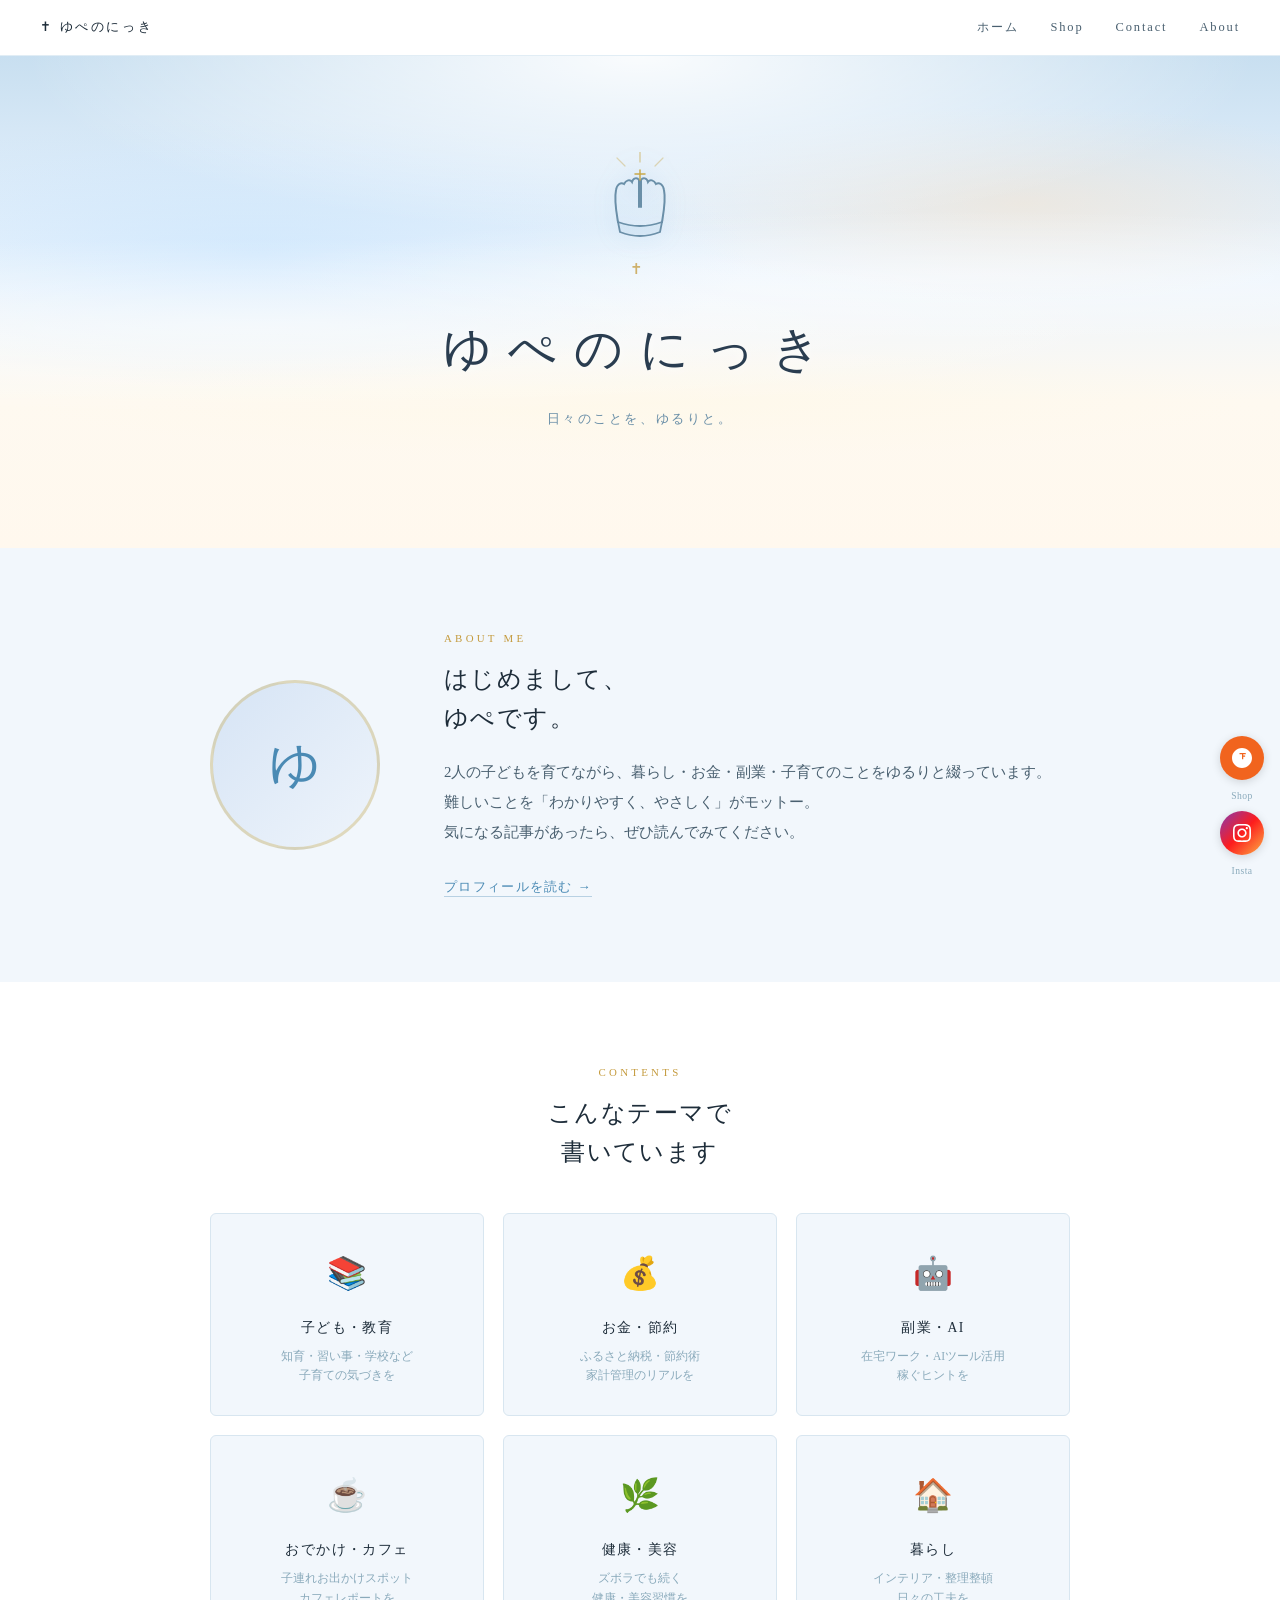
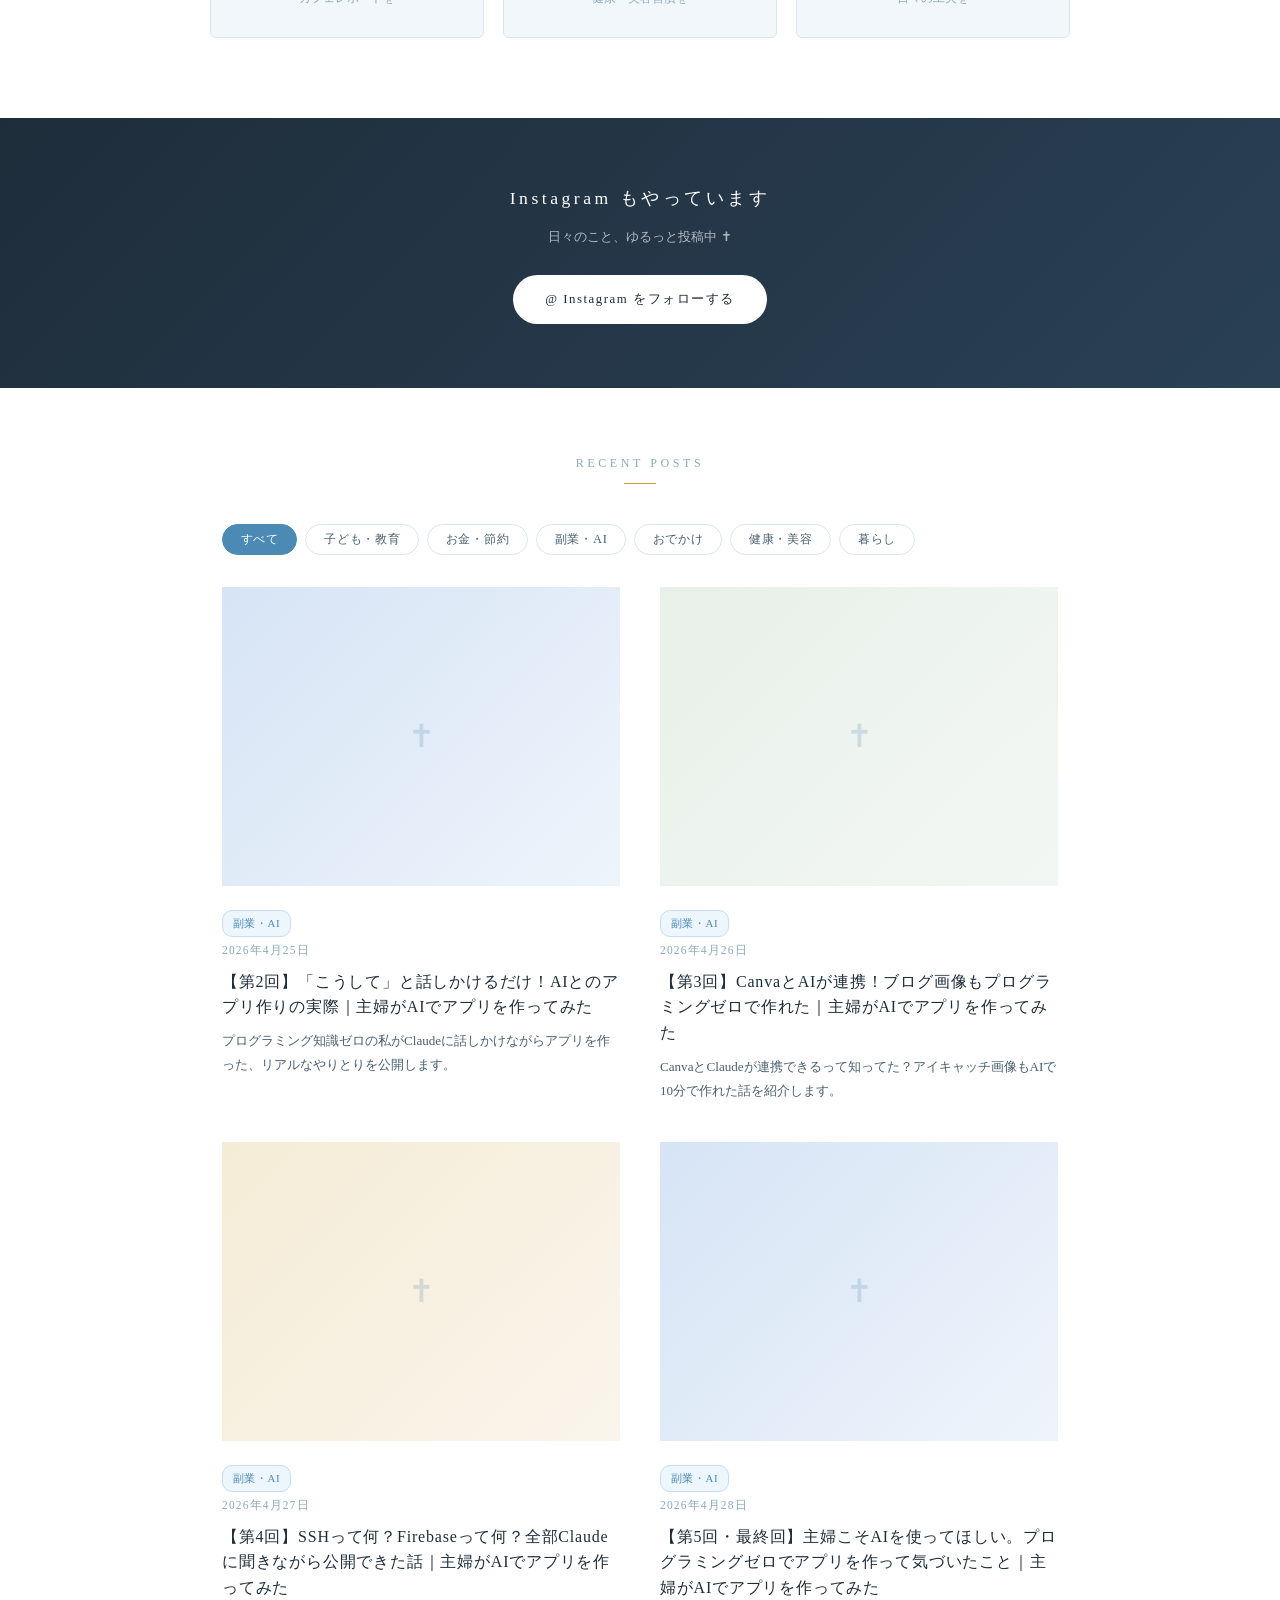
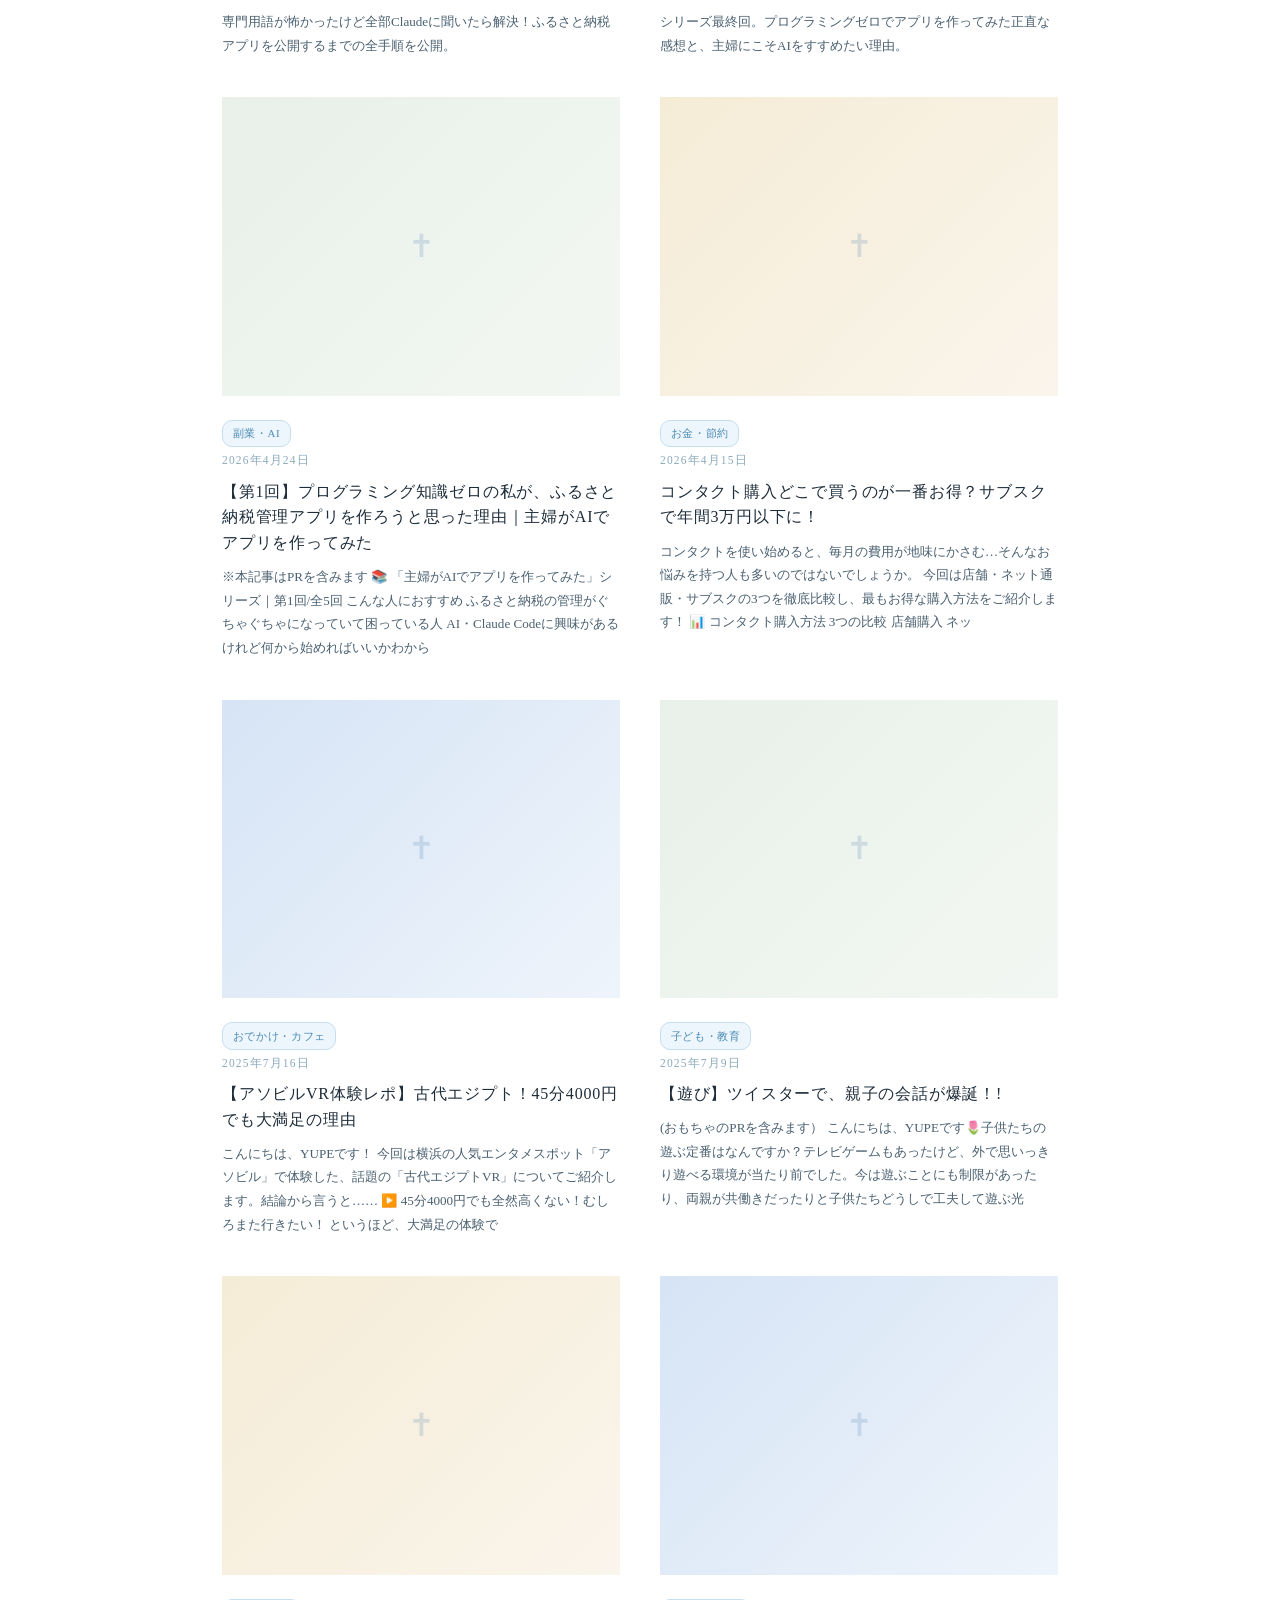
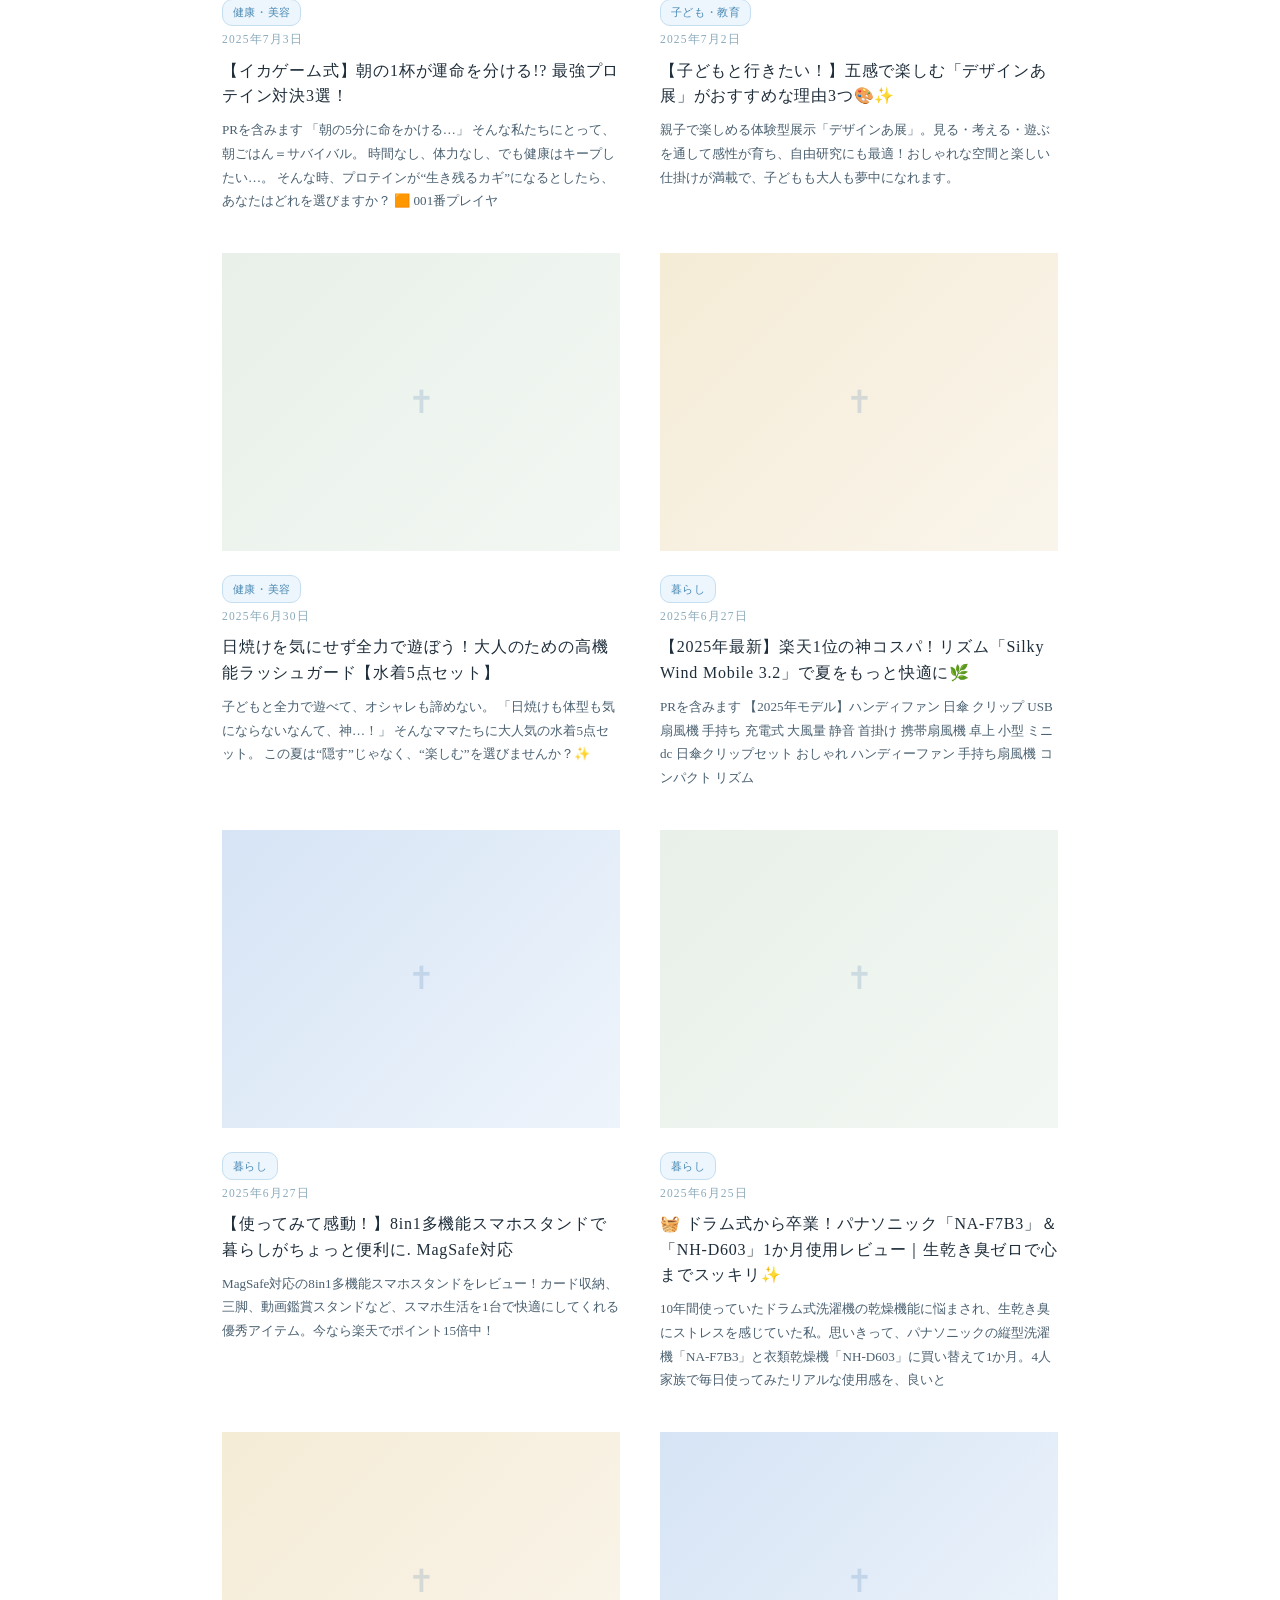
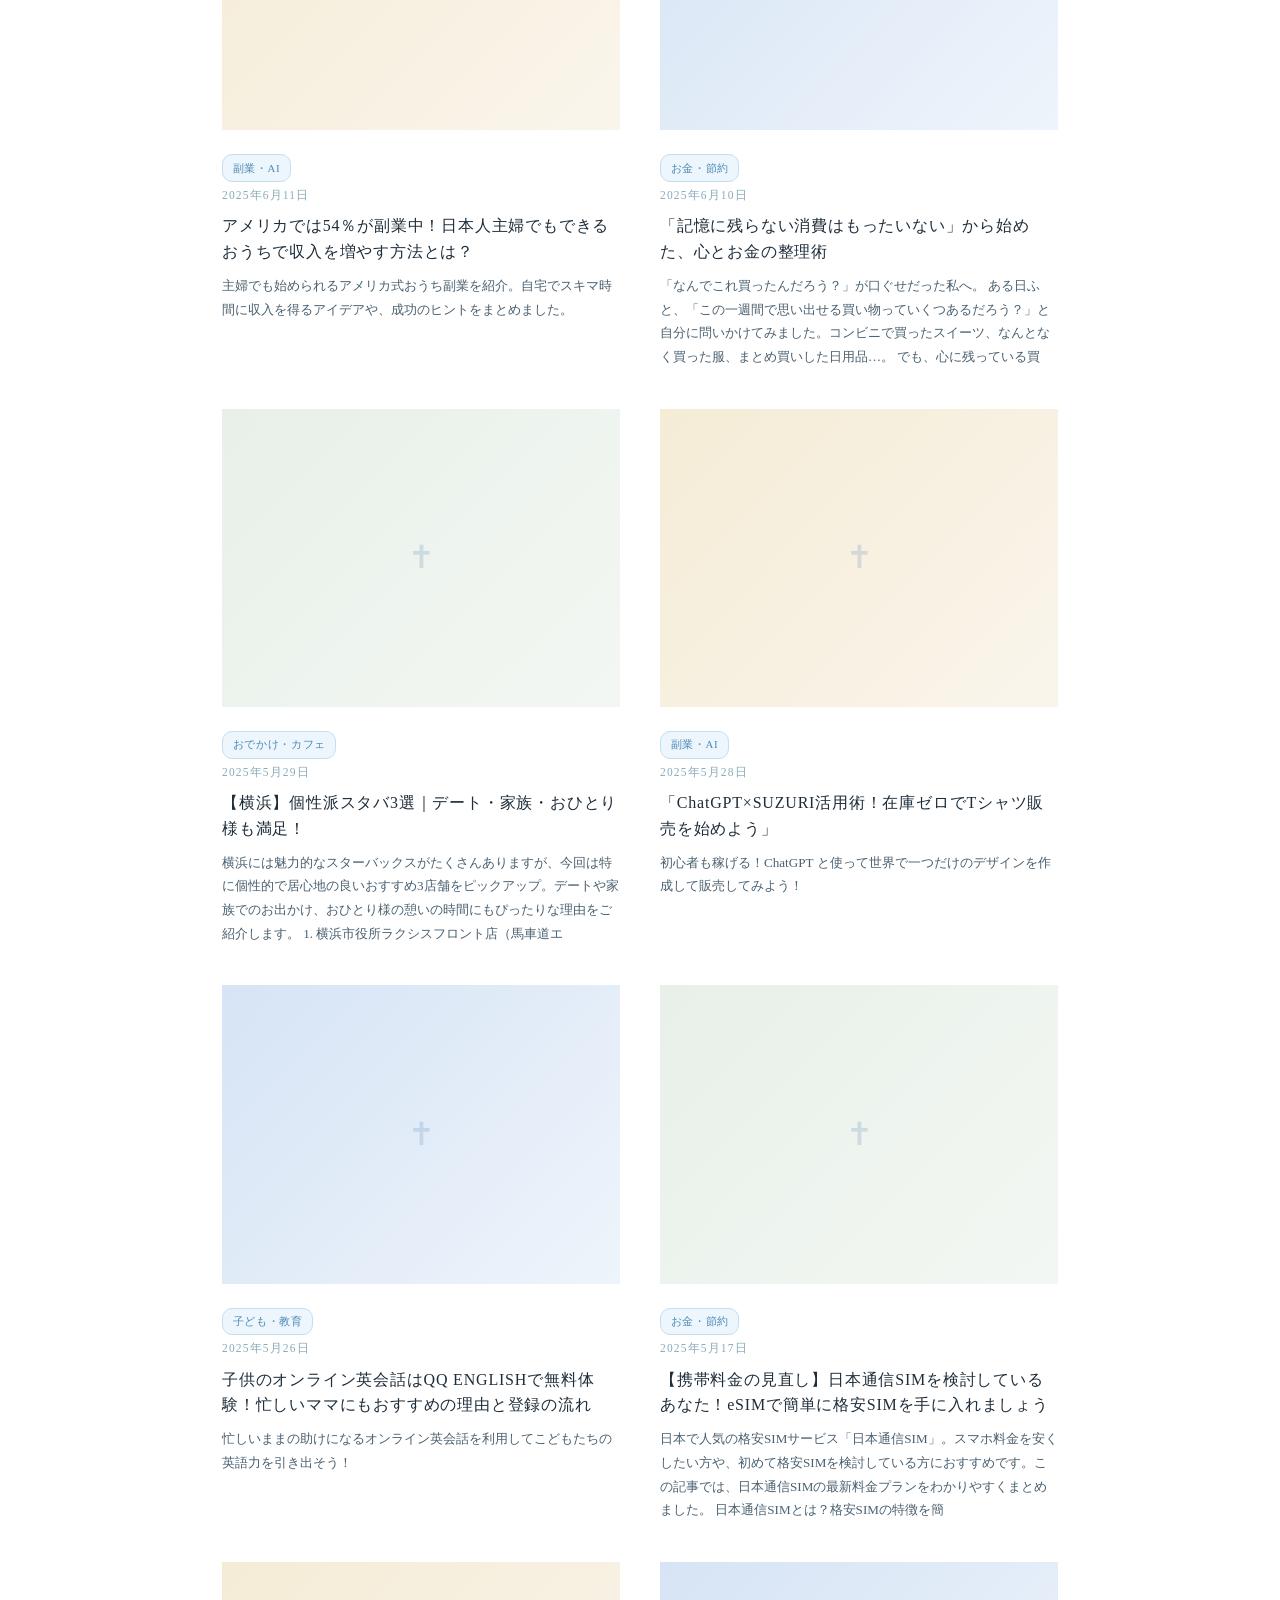
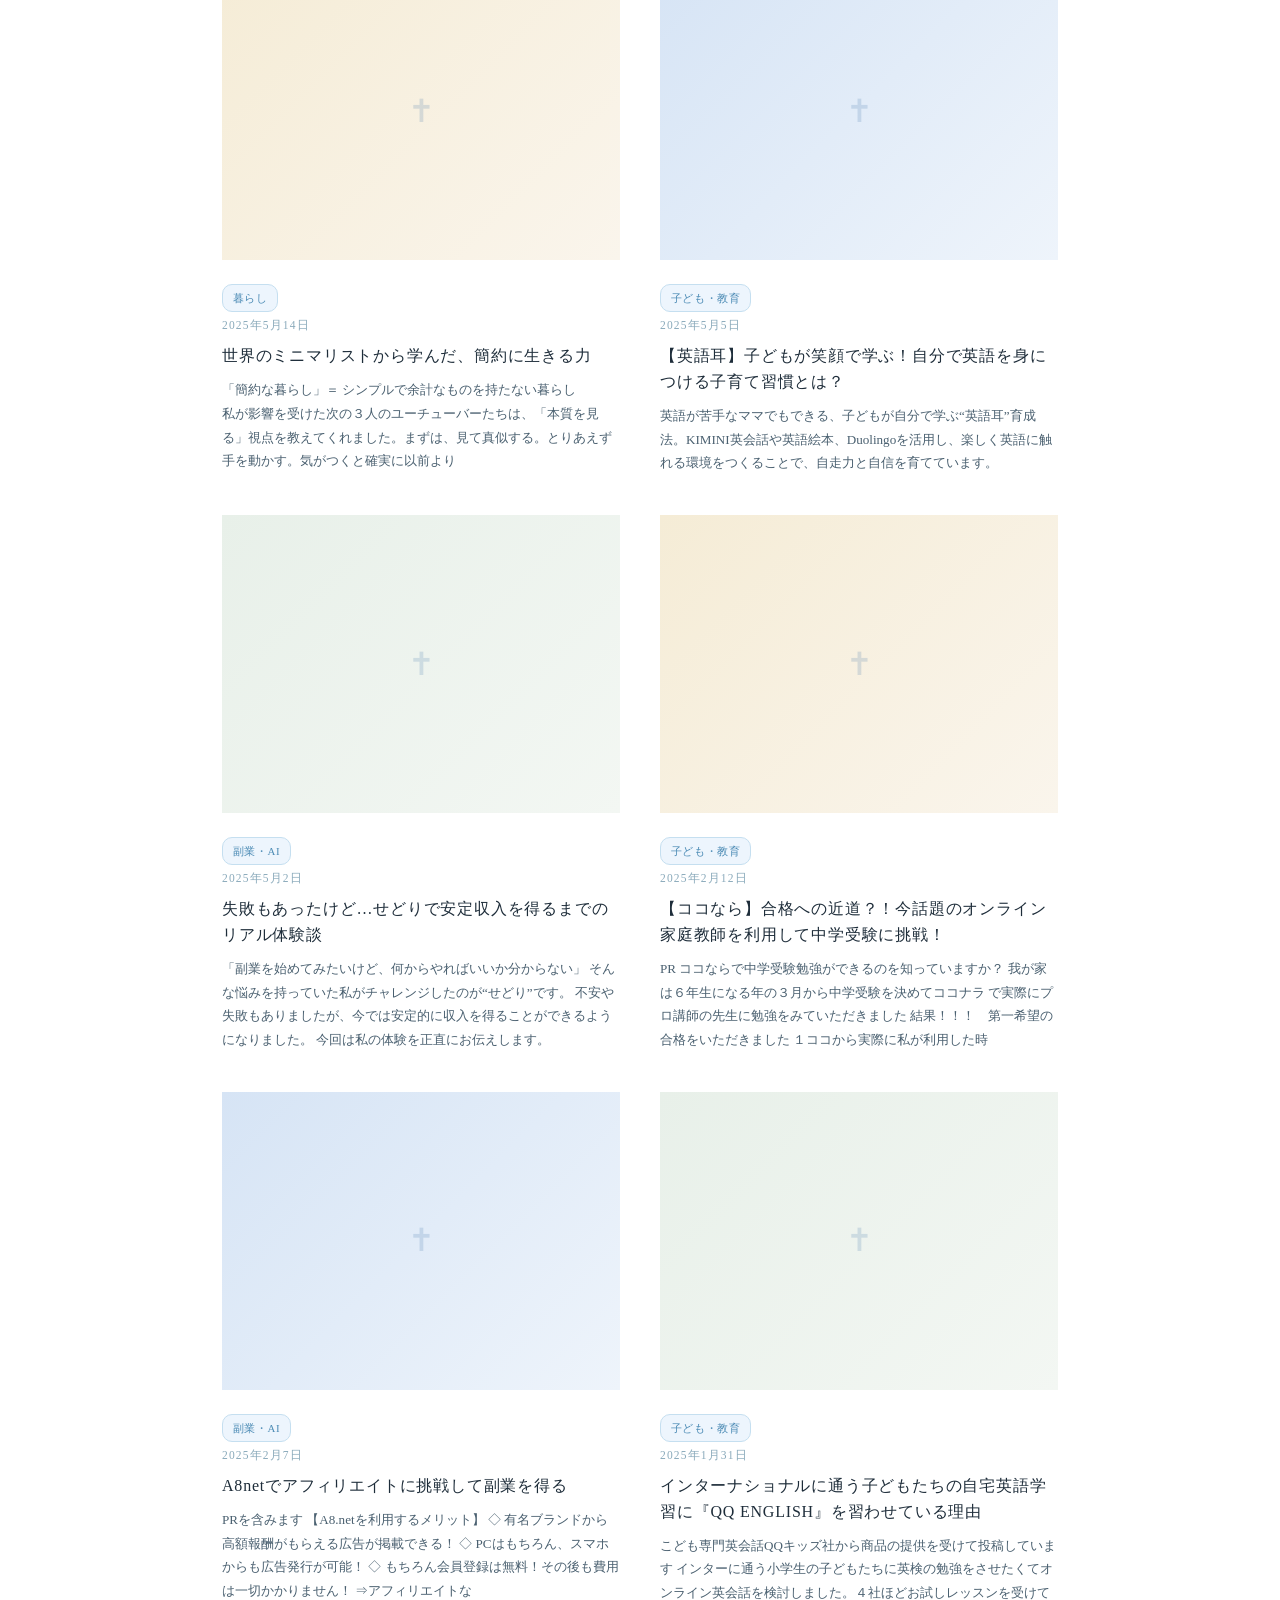
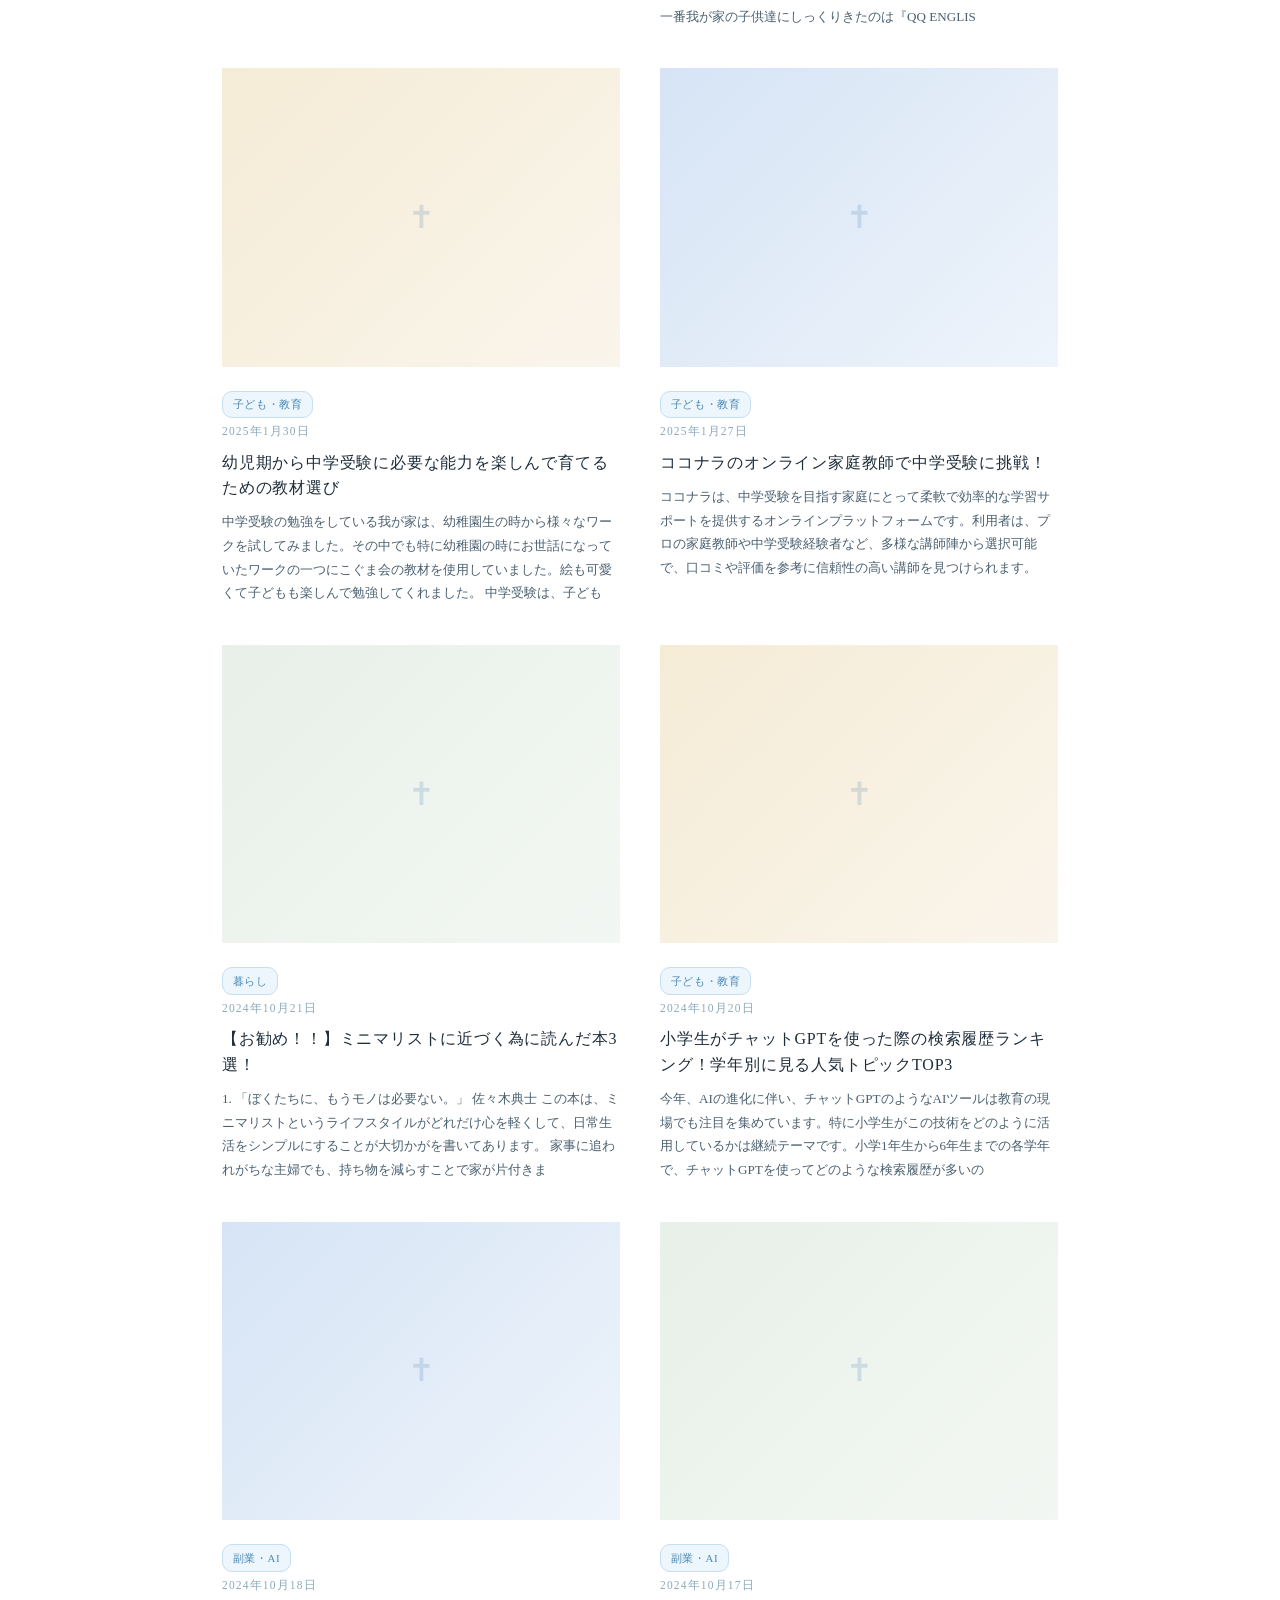
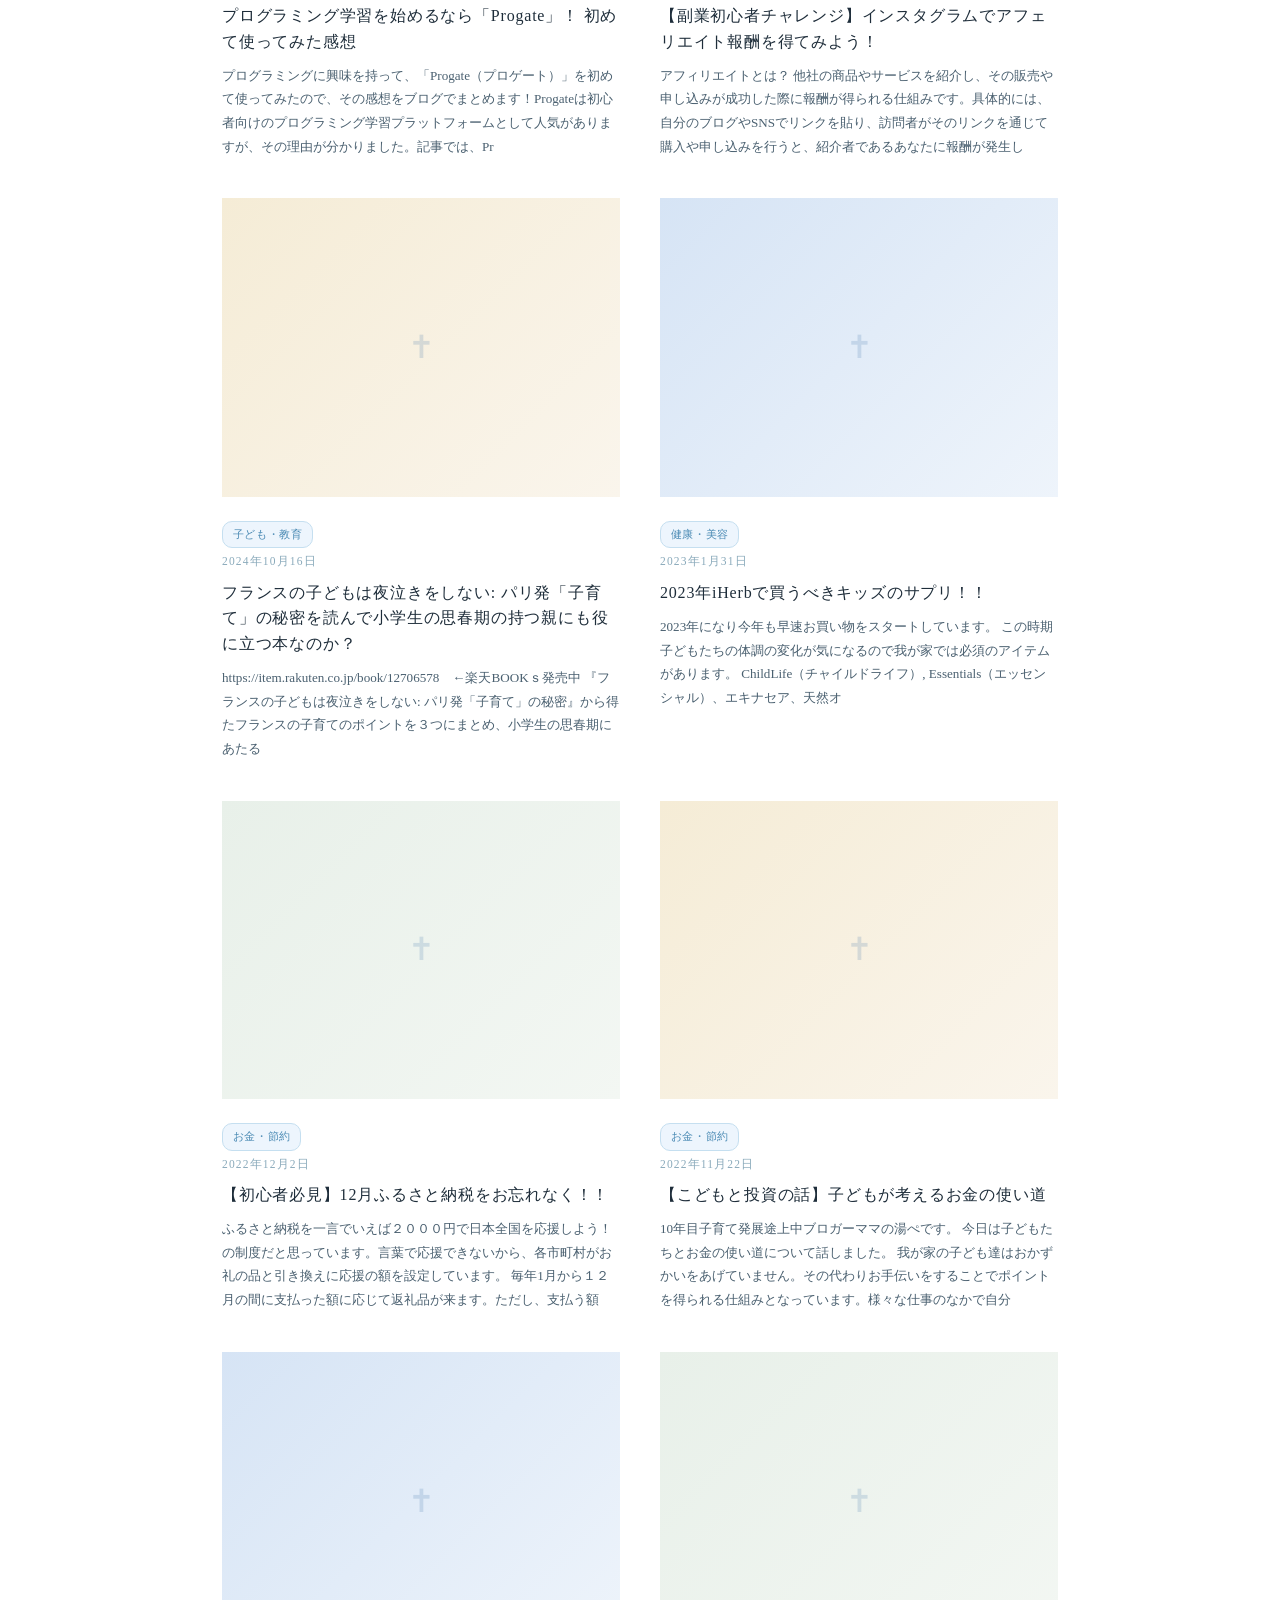
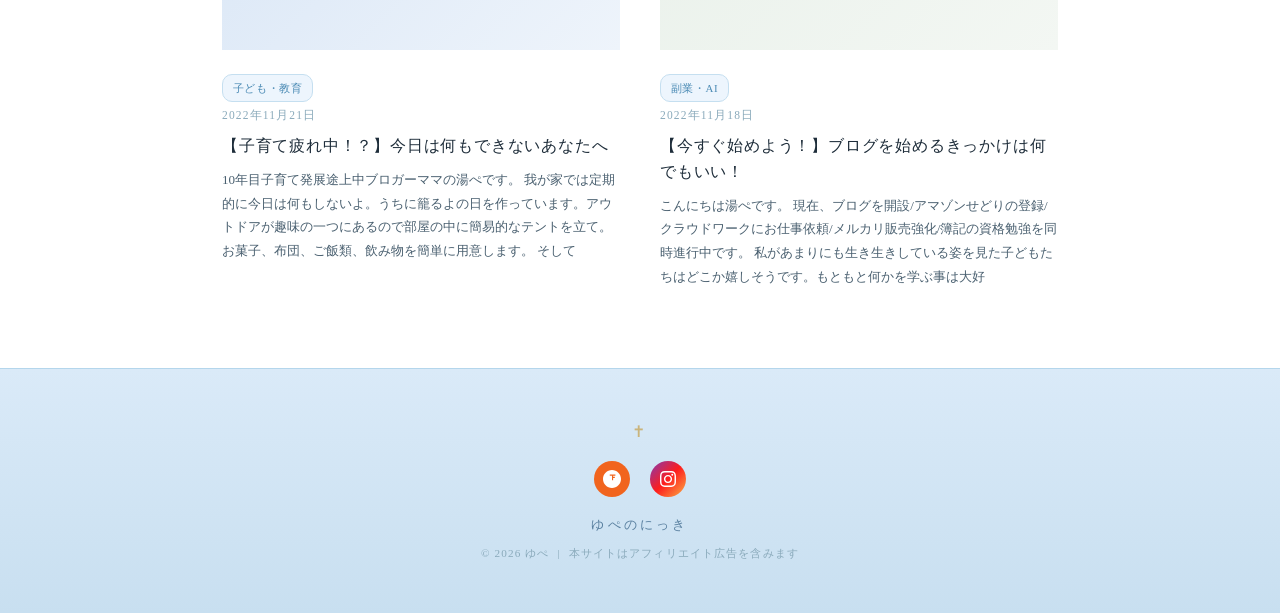
==== commit c1e039a9: "Google Search Console認証タグを追加" ====
--- a/index.html
+++ b/index.html
@@ -3,6 +3,7 @@
 <head>
   <meta charset="UTF-8">
   <meta name="viewport" content="width=device-width, initial-scale=1.0">
+  <meta name="google-site-verification" content="I5csXFXF2x-yrvO3XwbXYEWHT7UYhDNehM1myz57NHc" />
   <title>ゆぺのにっき</title>
   <link rel="stylesheet" href="style.css?v=3">
 </head>
@@ -97,7 +98,7 @@
   <section class="lp-cta">
     <h2>Instagram もやっています</h2>
     <p>日々のこと、ゆるっと投稿中 ✝</p>
-    <a class="lp-cta-btn" href="https://www.instagram.com/yupegram" target="_blank" rel="noopener">
+    <a class="lp-cta-btn" href="https://www.instagram.com/yupenonaka" target="_blank" rel="noopener">
       @ Instagram をフォローする
     </a>
   </section>
@@ -123,11 +124,11 @@
 
   <!-- フローティングSNSボタン -->
   <div class="sns-float">
-    <a class="sns-float-btn etsy-float" href="https://www.etsy.com/shop/YOUR_SHOP" target="_blank" rel="noopener" title="Etsyショップ">
+    <a class="sns-float-btn etsy-float" href="https://www.etsy.com/shop/HonamiJapan" target="_blank" rel="noopener" title="Etsyショップ">
       <svg width="20" height="20" viewBox="0 0 24 24" fill="currentColor"><path d="M12 0C5.373 0 0 5.373 0 12s5.373 12 12 12 12-5.373 12-12S18.627 0 12 0zm4.5 7.5h-3v1.5h2.25v1.5H13.5v3h-1.5V7.5H9V6h7.5v1.5z"/></svg>
     </a>
     <span class="sns-float-label">Shop</span>
-    <a class="sns-float-btn insta-float" href="https://www.instagram.com/yupegram" target="_blank" rel="noopener" title="Instagram">
+    <a class="sns-float-btn insta-float" href="https://www.instagram.com/yupenonaka" target="_blank" rel="noopener" title="Instagram">
       <svg width="18" height="18" viewBox="0 0 24 24" fill="currentColor"><path d="M12 2.163c3.204 0 3.584.012 4.85.07 3.252.148 4.771 1.691 4.919 4.919.058 1.265.069 1.645.069 4.849 0 3.205-.012 3.584-.069 4.849-.149 3.225-1.664 4.771-4.919 4.919-1.266.058-1.644.07-4.85.07-3.204 0-3.584-.012-4.849-.07-3.26-.149-4.771-1.699-4.919-4.92-.058-1.265-.07-1.644-.07-4.849 0-3.204.013-3.583.07-4.849.149-3.227 1.664-4.771 4.919-4.919 1.266-.057 1.645-.069 4.849-.069zm0-2.163c-3.259 0-3.667.014-4.947.072-4.358.2-6.78 2.618-6.98 6.98-.059 1.281-.073 1.689-.073 4.948 0 3.259.014 3.668.072 4.948.2 4.358 2.618 6.78 6.98 6.98 1.281.058 1.689.072 4.948.072 3.259 0 3.668-.014 4.948-.072 4.354-.2 6.782-2.618 6.979-6.98.059-1.28.073-1.689.073-4.948 0-3.259-.014-3.667-.072-4.947-.196-4.354-2.617-6.78-6.979-6.98-1.281-.059-1.69-.073-4.949-.073zm0 5.838c-3.403 0-6.162 2.759-6.162 6.162s2.759 6.163 6.162 6.163 6.162-2.759 6.162-6.163c0-3.403-2.759-6.162-6.162-6.162zm0 10.162c-2.209 0-4-1.79-4-4 0-2.209 1.791-4 4-4s4 1.791 4 4c0 2.21-1.791 4-4 4zm6.406-11.845c-.796 0-1.441.645-1.441 1.44s.645 1.44 1.441 1.44c.795 0 1.439-.645 1.439-1.44s-.644-1.44-1.439-1.44z"/></svg>
     </a>
     <span class="sns-float-label">Insta</span>
@@ -136,10 +137,10 @@
   <footer class="site-footer">
     <span class="footer-cross">✝</span>
     <div class="footer-sns">
-      <a class="f-etsy" href="https://www.etsy.com/shop/YOUR_SHOP" target="_blank" rel="noopener" title="Etsy">
+      <a class="f-etsy" href="https://www.etsy.com/shop/HonamiJapan" target="_blank" rel="noopener" title="Etsy">
         <svg width="18" height="18" viewBox="0 0 24 24" fill="currentColor"><path d="M12 0C5.373 0 0 5.373 0 12s5.373 12 12 12 12-5.373 12-12S18.627 0 12 0zm4.5 7.5h-3v1.5h2.25v1.5H13.5v3h-1.5V7.5H9V6h7.5v1.5z"/></svg>
       </a>
-      <a class="f-insta" href="https://www.instagram.com/yupegram" target="_blank" rel="noopener" title="Instagram">
+      <a class="f-insta" href="https://www.instagram.com/yupenonaka" target="_blank" rel="noopener" title="Instagram">
         <svg width="16" height="16" viewBox="0 0 24 24" fill="currentColor"><path d="M12 2.163c3.204 0 3.584.012 4.85.07 3.252.148 4.771 1.691 4.919 4.919.058 1.265.069 1.645.069 4.849 0 3.205-.012 3.584-.069 4.849-.149 3.225-1.664 4.771-4.919 4.919-1.266.058-1.644.07-4.85.07-3.204 0-3.584-.012-4.849-.07-3.26-.149-4.771-1.699-4.919-4.92-.058-1.265-.07-1.644-.07-4.849 0-3.204.013-3.583.07-4.849.149-3.227 1.664-4.771 4.919-4.919 1.266-.057 1.645-.069 4.849-.069zm0-2.163c-3.259 0-3.667.014-4.947.072-4.358.2-6.78 2.618-6.98 6.98-.059 1.281-.073 1.689-.073 4.948 0 3.259.014 3.668.072 4.948.2 4.358 2.618 6.78 6.98 6.98 1.281.058 1.689.072 4.948.072 3.259 0 3.668-.014 4.948-.072 4.354-.2 6.782-2.618 6.979-6.98.059-1.28.073-1.689.073-4.948 0-3.259-.014-3.667-.072-4.947-.196-4.354-2.617-6.78-6.979-6.98-1.281-.059-1.69-.073-4.949-.073zm0 5.838c-3.403 0-6.162 2.759-6.162 6.162s2.759 6.163 6.162 6.163 6.162-2.759 6.162-6.163c0-3.403-2.759-6.162-6.162-6.162zm0 10.162c-2.209 0-4-1.79-4-4 0-2.209 1.791-4 4-4s4 1.791 4 4c0 2.21-1.791 4-4 4zm6.406-11.845c-.796 0-1.441.645-1.441 1.44s.645 1.44 1.441 1.44c.795 0 1.439-.645 1.439-1.44s-.644-1.44-1.439-1.44z"/></svg>
       </a>
     </div>
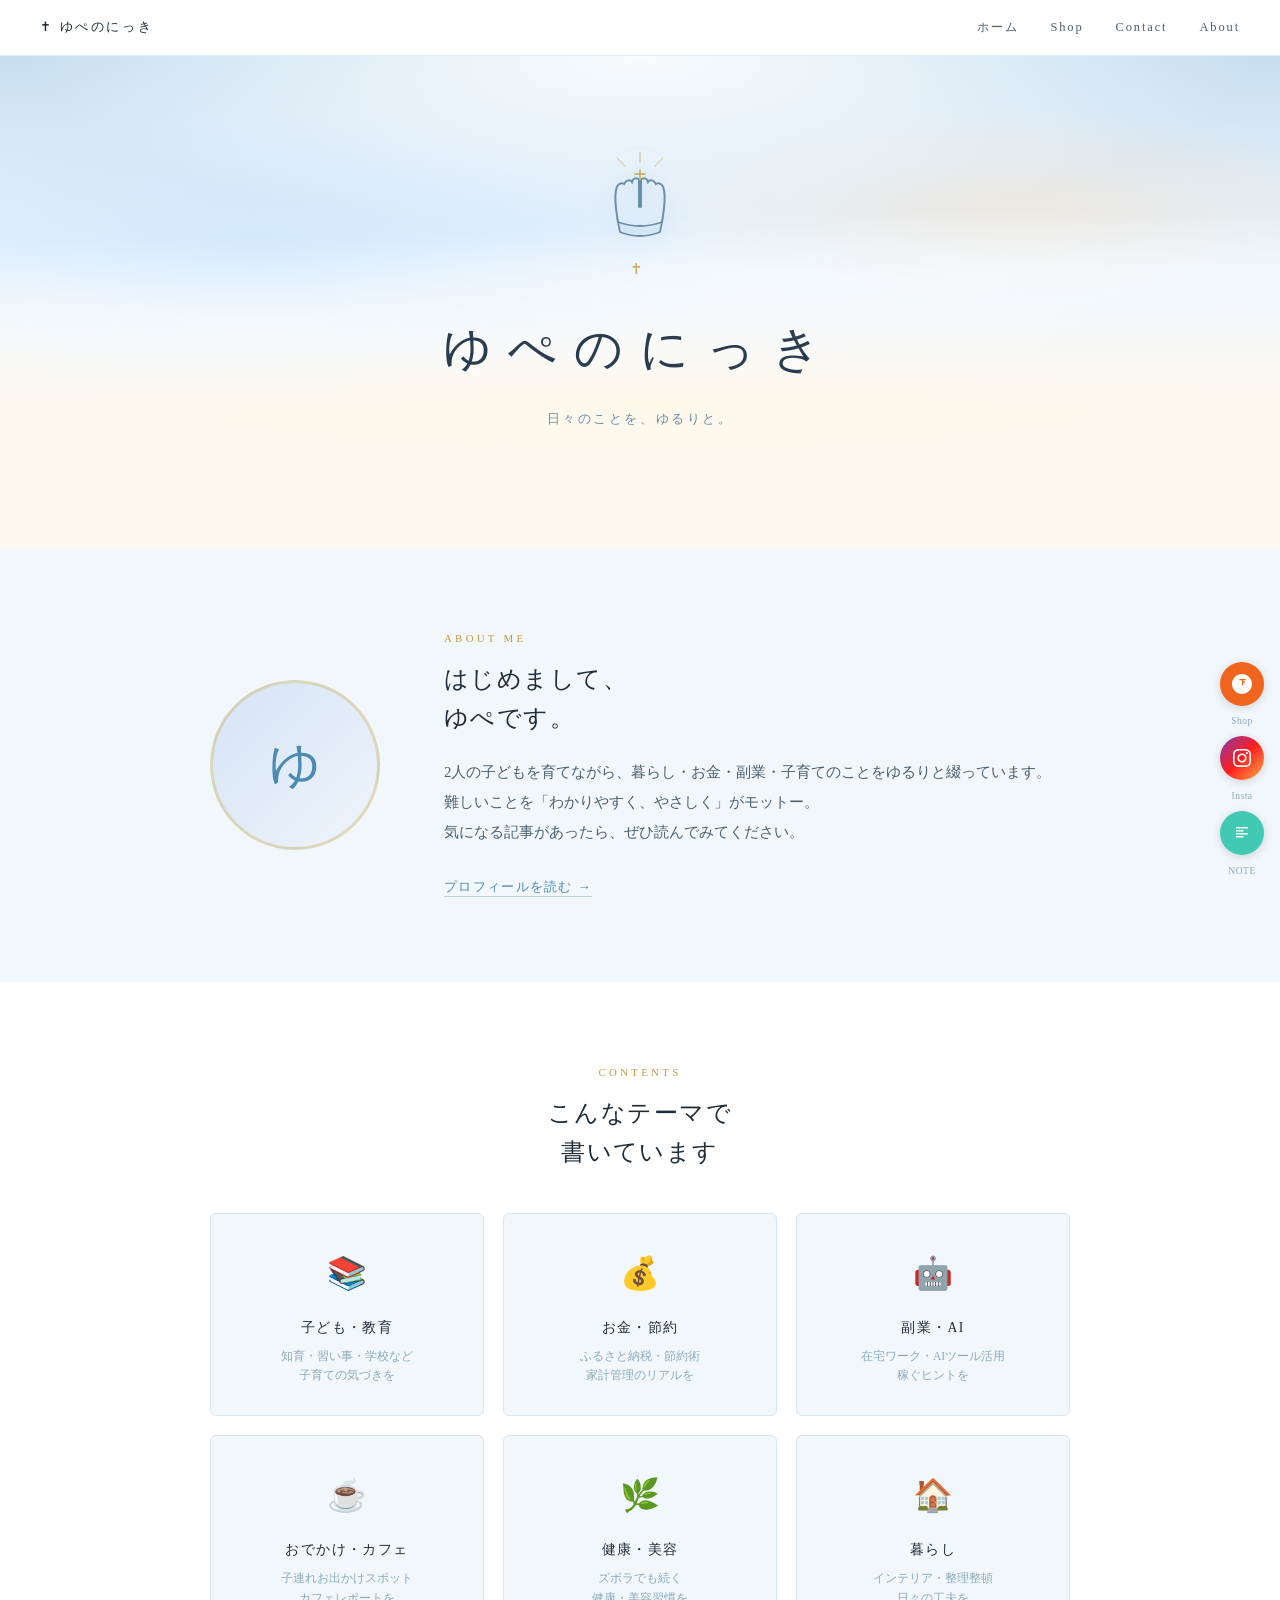
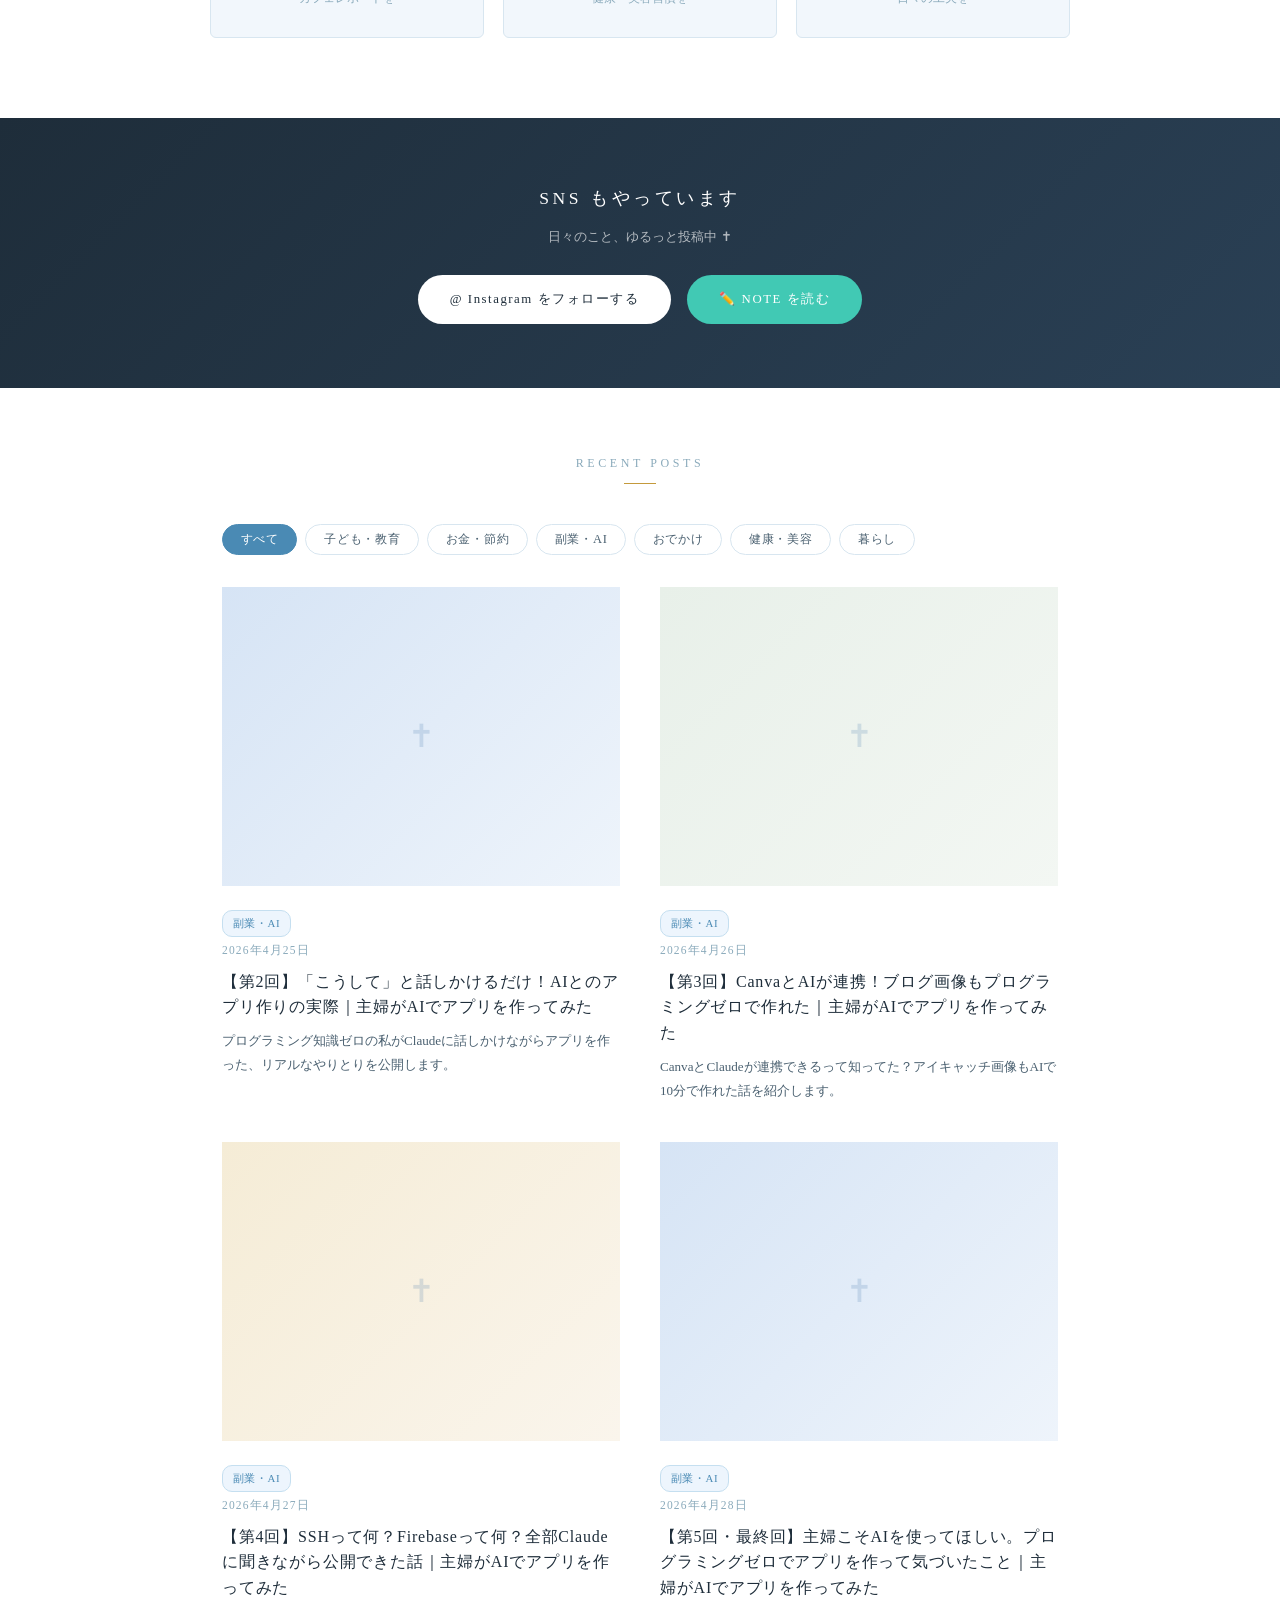
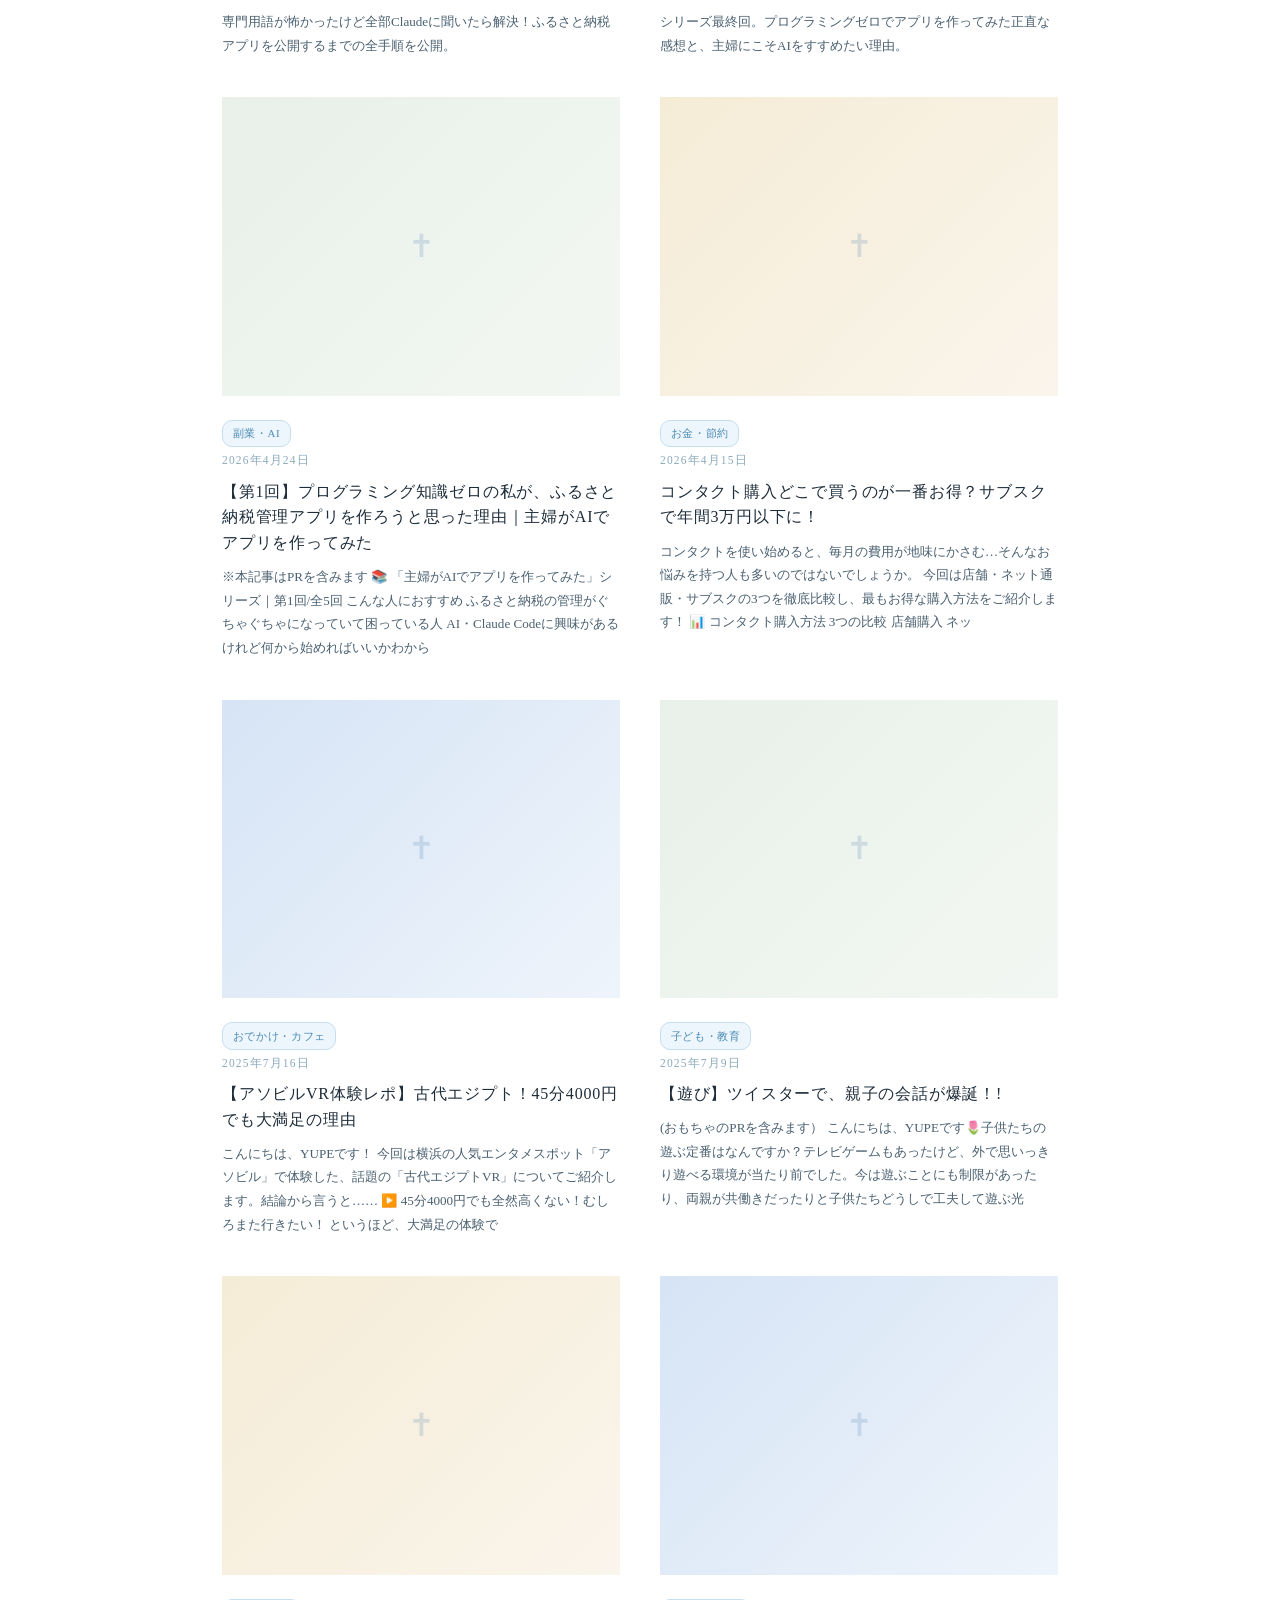
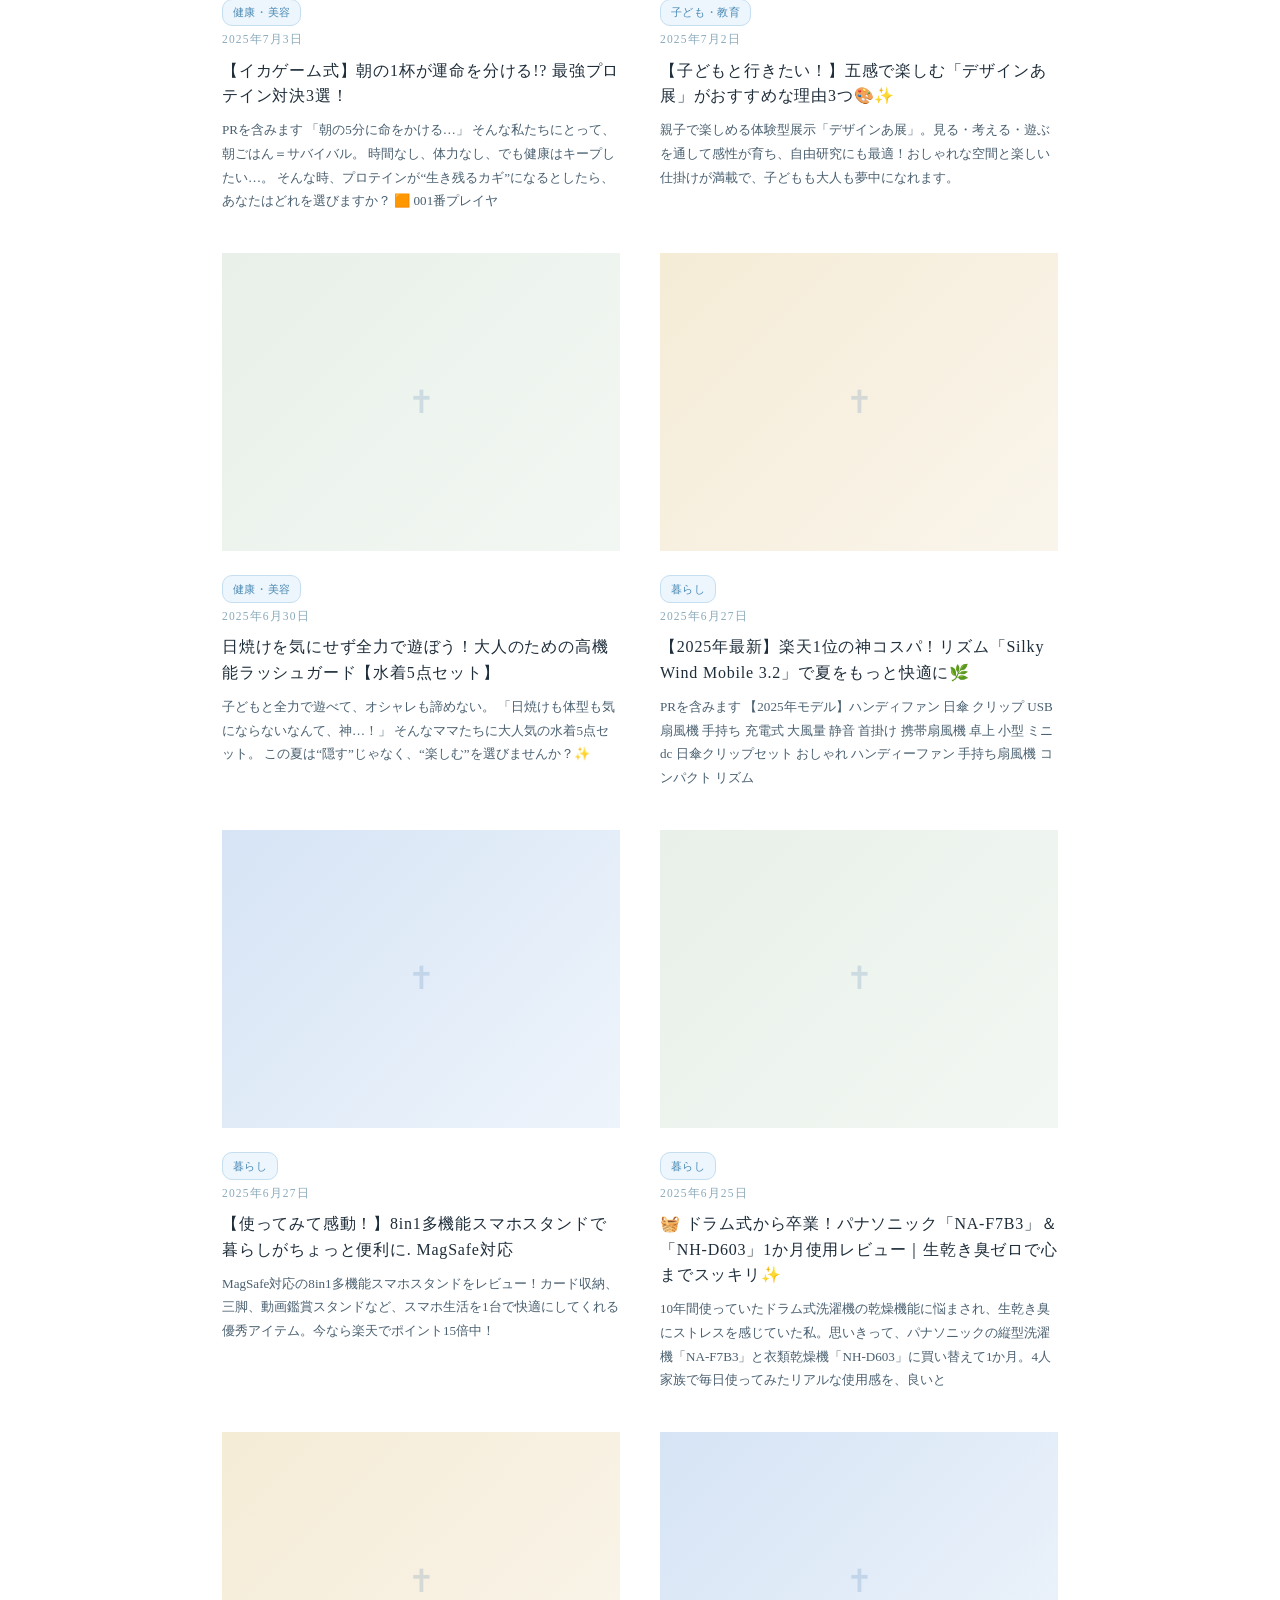
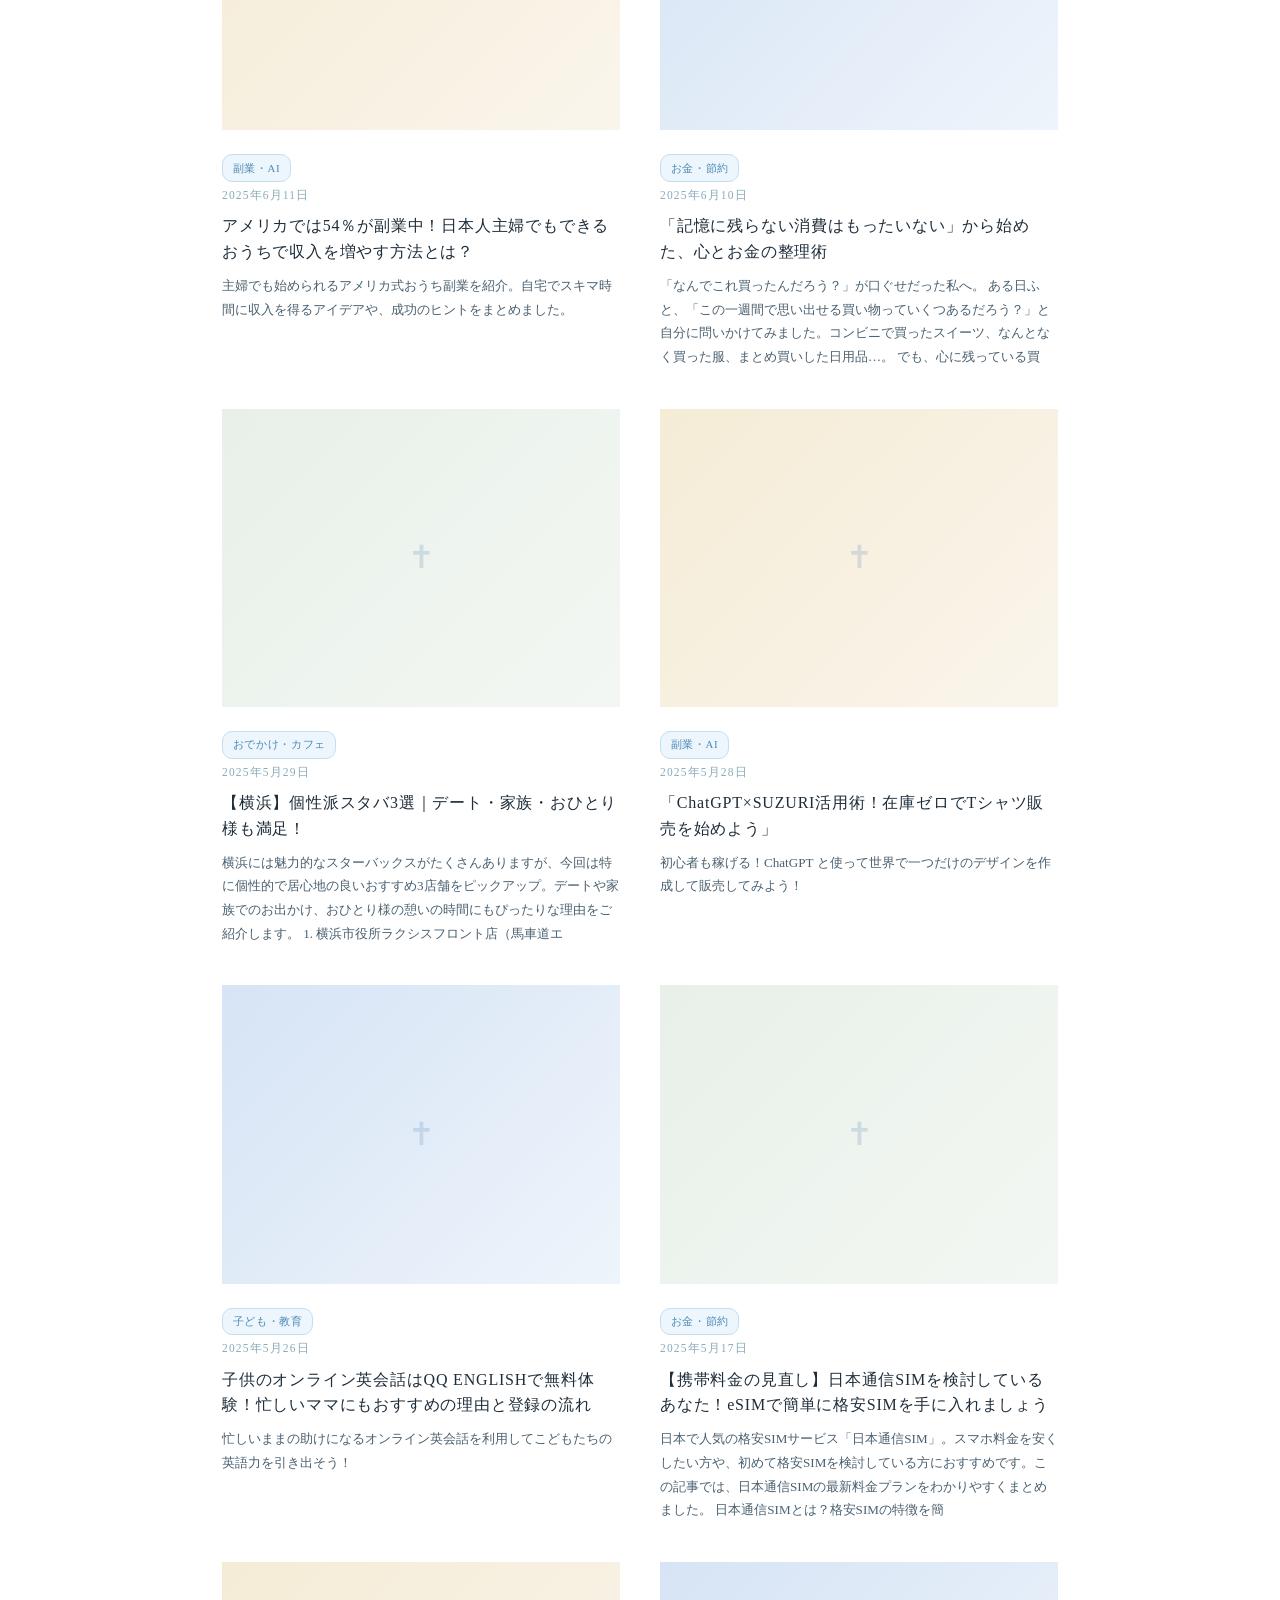
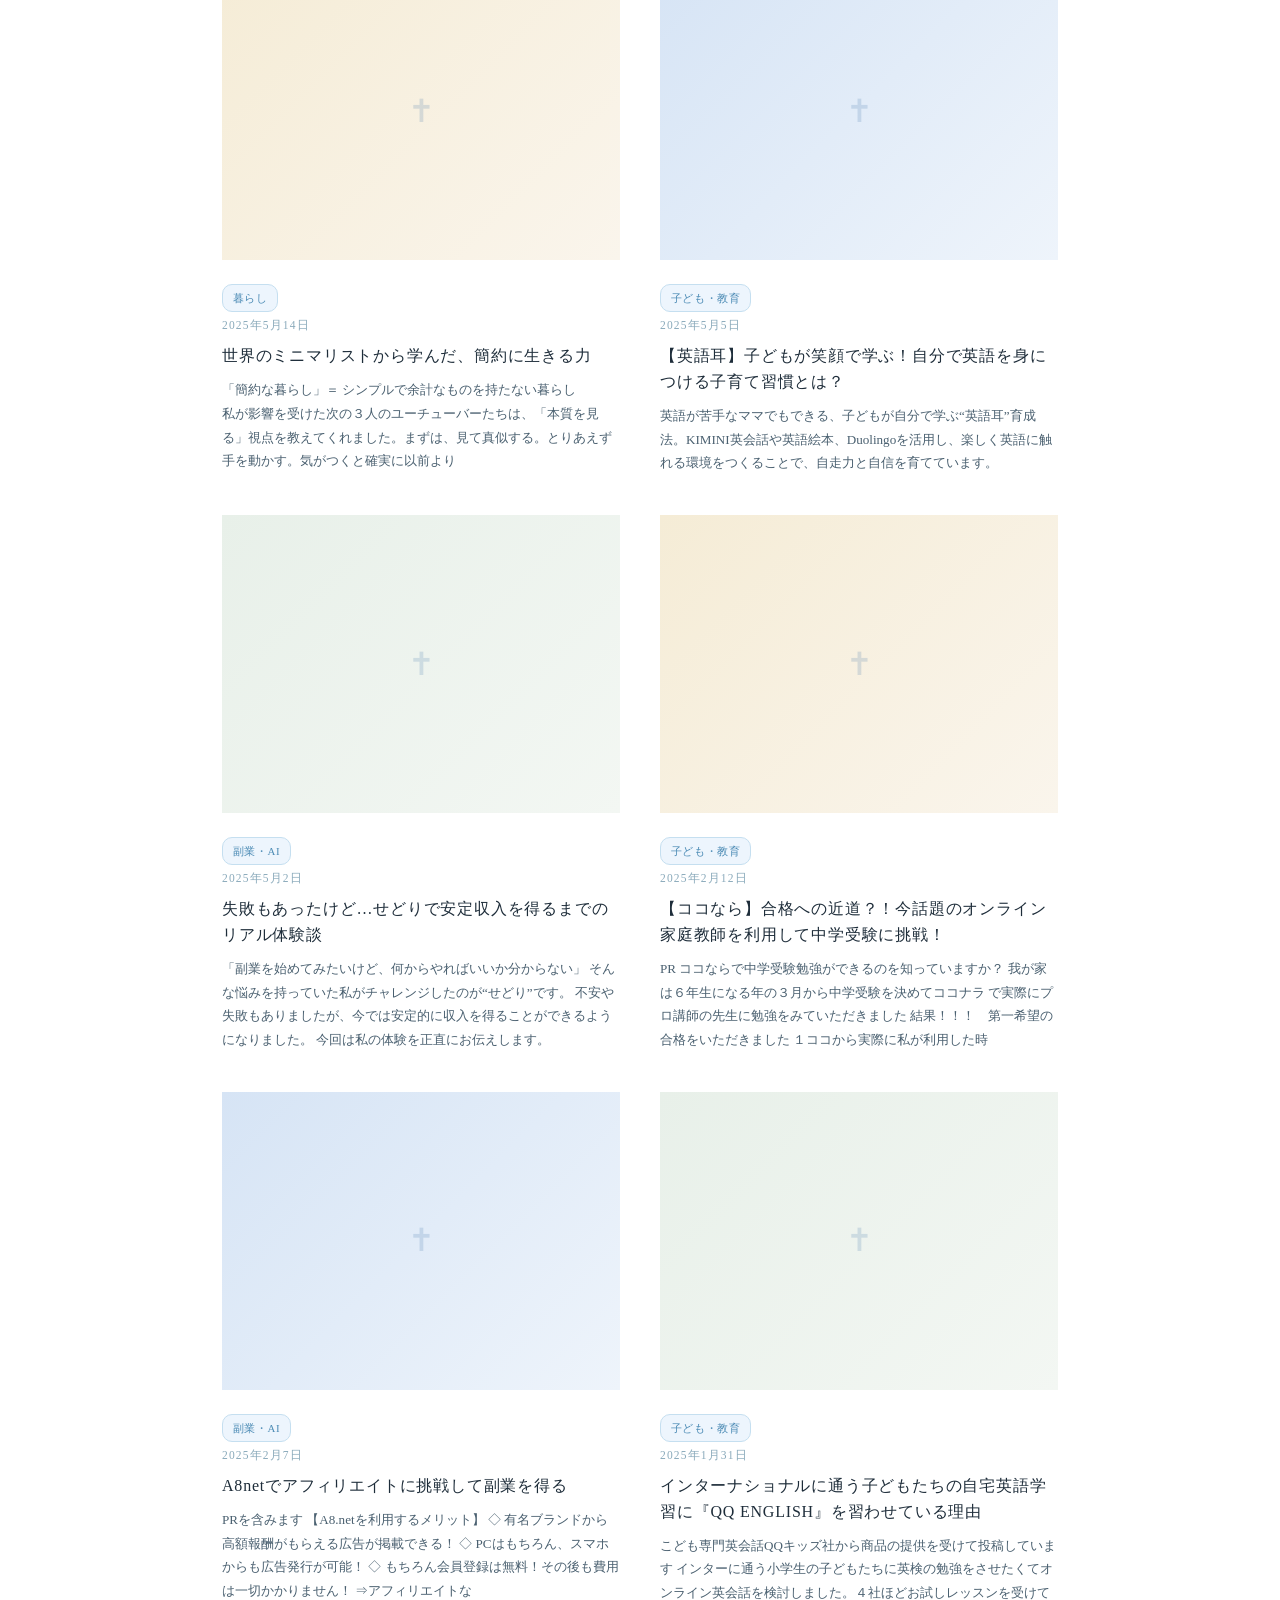
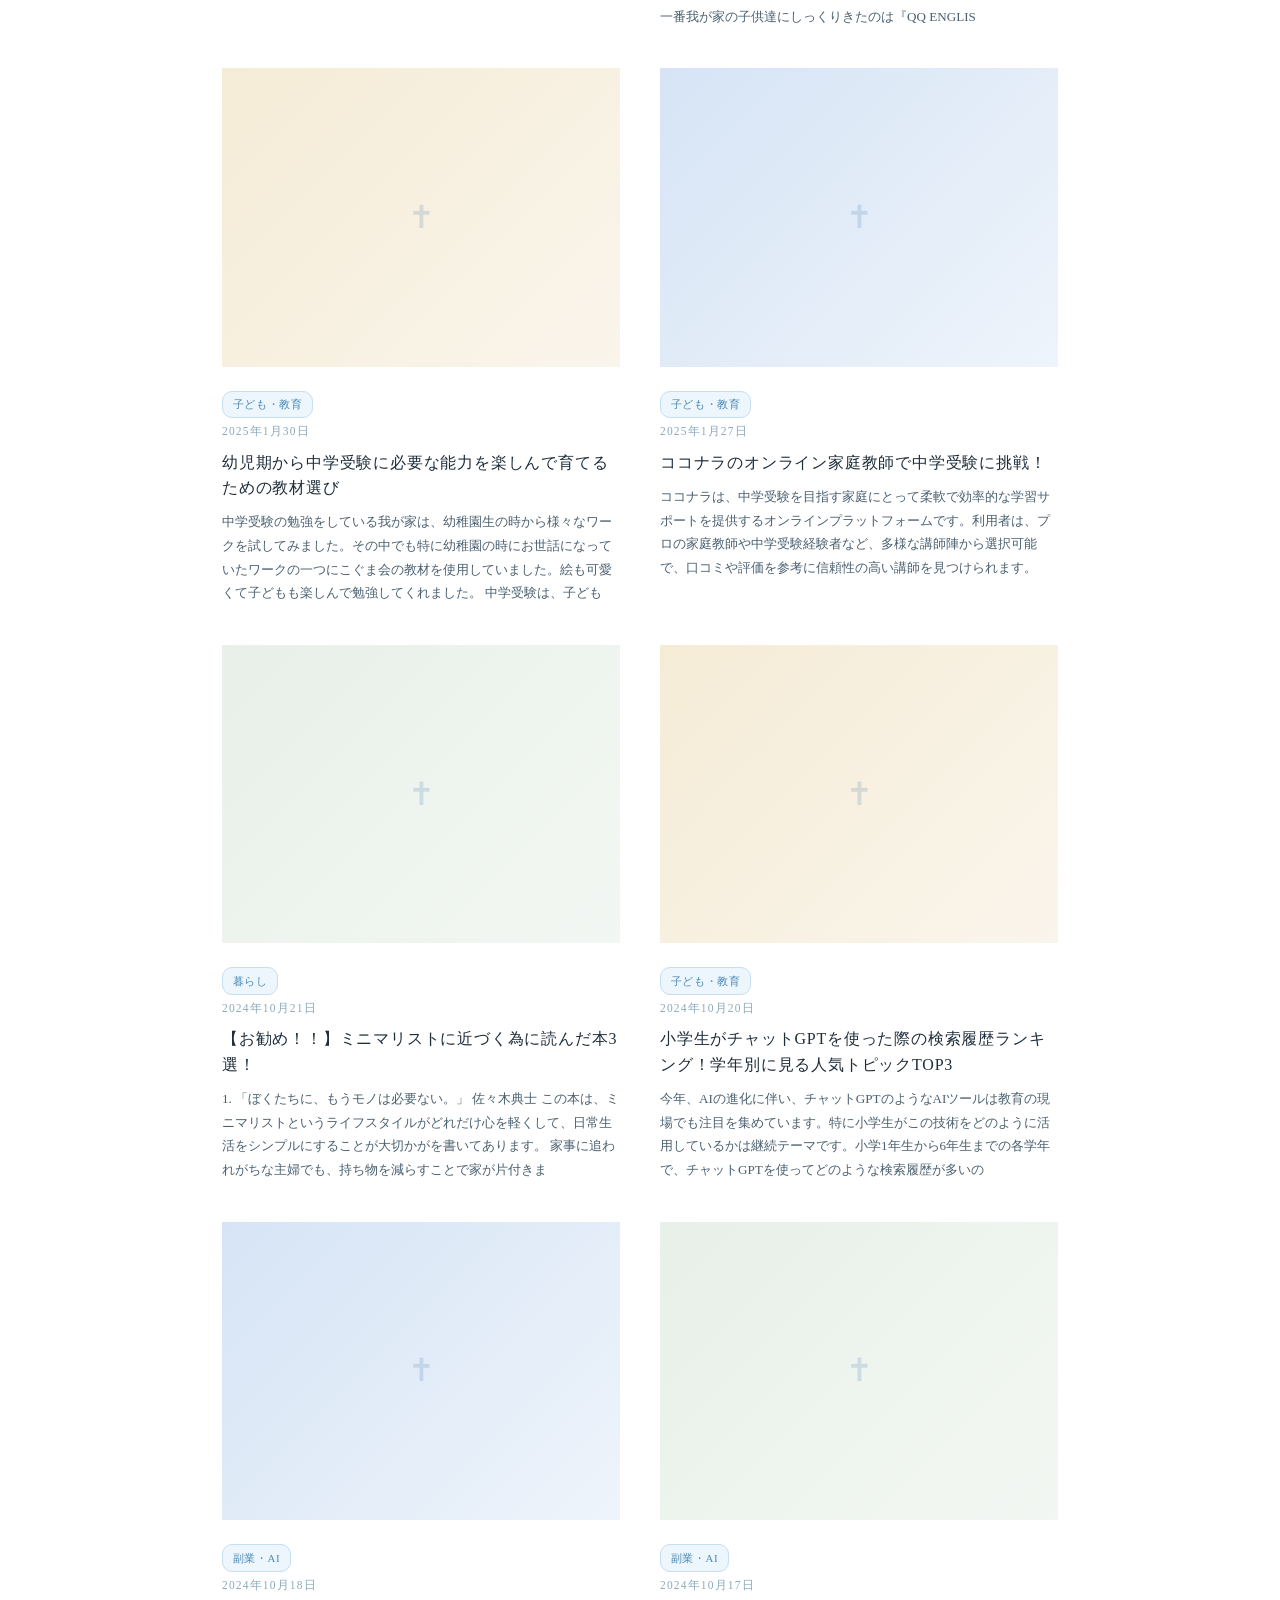
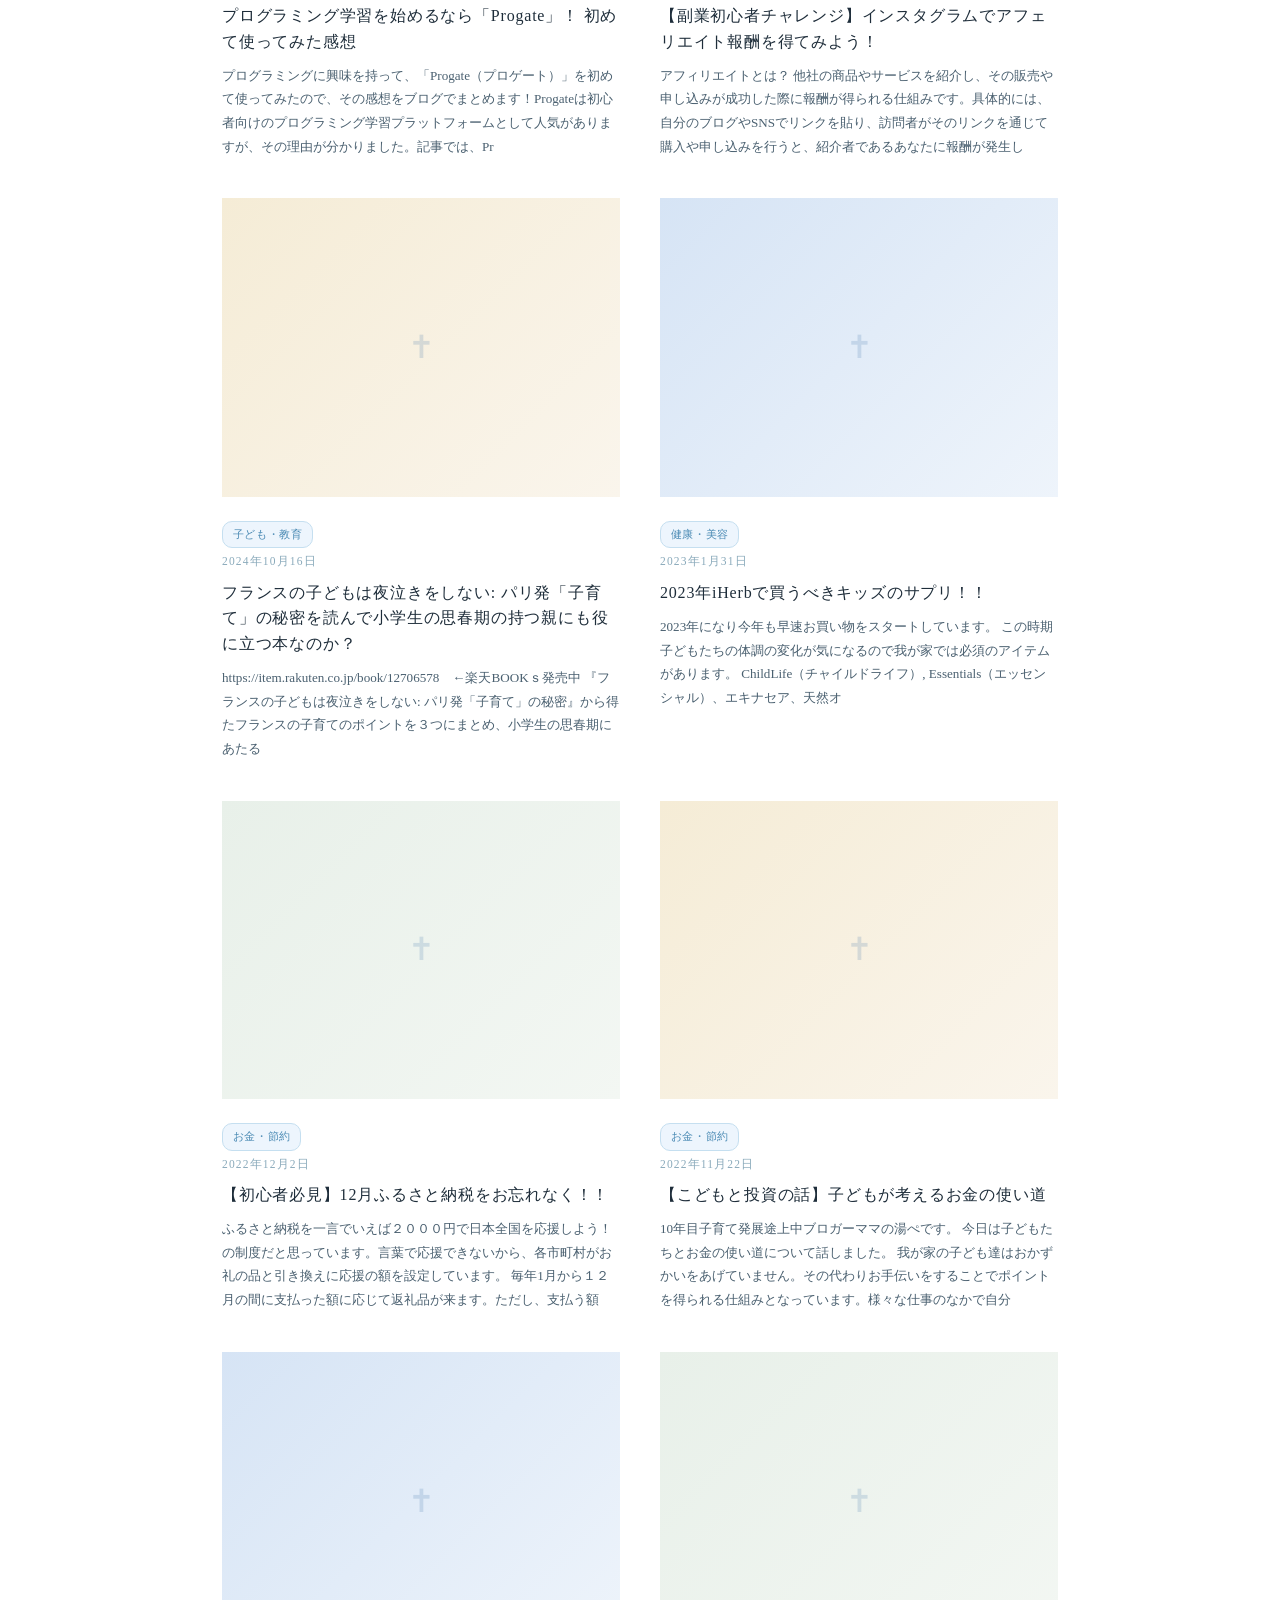
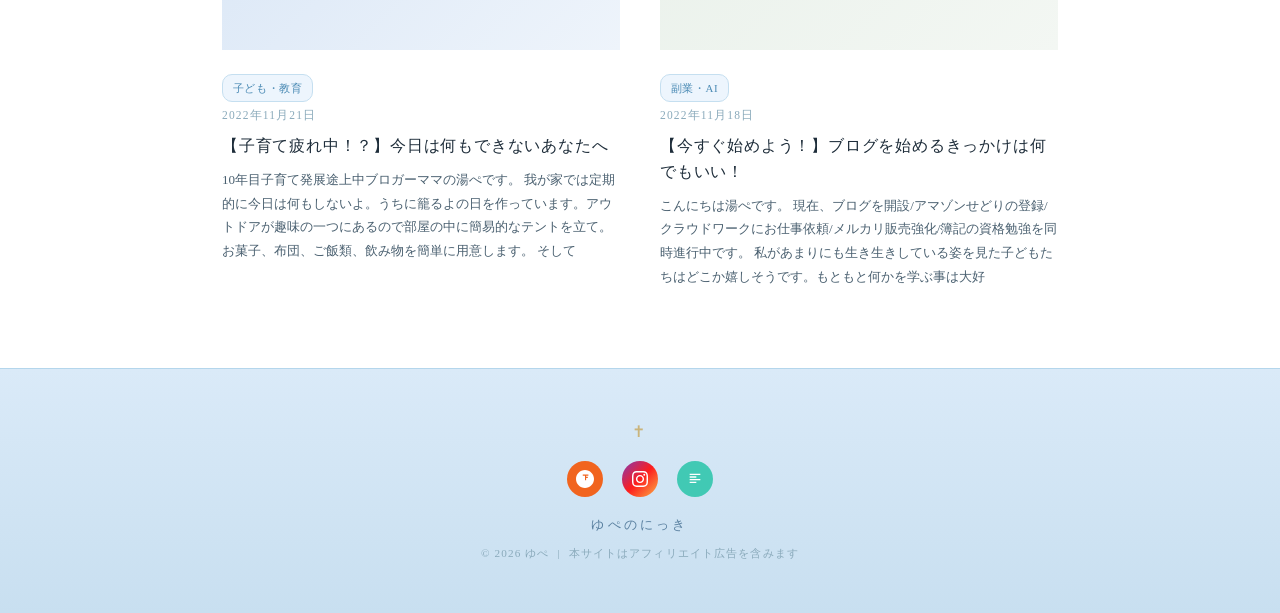
==== commit 27769a7c: "NOTEリンクをサイト全体に追加" ====
--- a/index.html
+++ b/index.html
@@ -94,13 +94,18 @@
     </div>
   </section>
 
-  <!-- ③ Instagram CTA -->
+  <!-- ③ SNS CTA -->
   <section class="lp-cta">
-    <h2>Instagram もやっています</h2>
+    <h2>SNS もやっています</h2>
     <p>日々のこと、ゆるっと投稿中 ✝</p>
-    <a class="lp-cta-btn" href="https://www.instagram.com/yupenonaka" target="_blank" rel="noopener">
-      @ Instagram をフォローする
-    </a>
+    <div style="display:flex;gap:1rem;justify-content:center;flex-wrap:wrap;">
+      <a class="lp-cta-btn" href="https://www.instagram.com/yupenonaka" target="_blank" rel="noopener">
+        @ Instagram をフォローする
+      </a>
+      <a class="lp-cta-btn lp-cta-btn-note" href="https://note.com/yupe_nonaka" target="_blank" rel="noopener">
+        ✏️ NOTE を読む
+      </a>
+    </div>
   </section>
 
   <main class="container">
@@ -132,6 +137,10 @@
       <svg width="18" height="18" viewBox="0 0 24 24" fill="currentColor"><path d="M12 2.163c3.204 0 3.584.012 4.85.07 3.252.148 4.771 1.691 4.919 4.919.058 1.265.069 1.645.069 4.849 0 3.205-.012 3.584-.069 4.849-.149 3.225-1.664 4.771-4.919 4.919-1.266.058-1.644.07-4.85.07-3.204 0-3.584-.012-4.849-.07-3.26-.149-4.771-1.699-4.919-4.92-.058-1.265-.07-1.644-.07-4.849 0-3.204.013-3.583.07-4.849.149-3.227 1.664-4.771 4.919-4.919 1.266-.057 1.645-.069 4.849-.069zm0-2.163c-3.259 0-3.667.014-4.947.072-4.358.2-6.78 2.618-6.98 6.98-.059 1.281-.073 1.689-.073 4.948 0 3.259.014 3.668.072 4.948.2 4.358 2.618 6.78 6.98 6.98 1.281.058 1.689.072 4.948.072 3.259 0 3.668-.014 4.948-.072 4.354-.2 6.782-2.618 6.979-6.98.059-1.28.073-1.689.073-4.948 0-3.259-.014-3.667-.072-4.947-.196-4.354-2.617-6.78-6.979-6.98-1.281-.059-1.69-.073-4.949-.073zm0 5.838c-3.403 0-6.162 2.759-6.162 6.162s2.759 6.163 6.162 6.163 6.162-2.759 6.162-6.163c0-3.403-2.759-6.162-6.162-6.162zm0 10.162c-2.209 0-4-1.79-4-4 0-2.209 1.791-4 4-4s4 1.791 4 4c0 2.21-1.791 4-4 4zm6.406-11.845c-.796 0-1.441.645-1.441 1.44s.645 1.44 1.441 1.44c.795 0 1.439-.645 1.439-1.44s-.644-1.44-1.439-1.44z"/></svg>
     </a>
     <span class="sns-float-label">Insta</span>
+    <a class="sns-float-btn note-float" href="https://note.com/yupe_nonaka" target="_blank" rel="noopener" title="NOTE">
+      <svg width="18" height="18" viewBox="0 0 24 24" fill="currentColor"><path d="M4 4h16v2H4zm0 4h10v2H4zm0 4h16v2H4zm0 4h10v2H4z"/></svg>
+    </a>
+    <span class="sns-float-label">NOTE</span>
   </div>
 
   <footer class="site-footer">
@@ -142,6 +151,9 @@
       </a>
       <a class="f-insta" href="https://www.instagram.com/yupenonaka" target="_blank" rel="noopener" title="Instagram">
         <svg width="16" height="16" viewBox="0 0 24 24" fill="currentColor"><path d="M12 2.163c3.204 0 3.584.012 4.85.07 3.252.148 4.771 1.691 4.919 4.919.058 1.265.069 1.645.069 4.849 0 3.205-.012 3.584-.069 4.849-.149 3.225-1.664 4.771-4.919 4.919-1.266.058-1.644.07-4.85.07-3.204 0-3.584-.012-4.849-.07-3.26-.149-4.771-1.699-4.919-4.92-.058-1.265-.07-1.644-.07-4.849 0-3.204.013-3.583.07-4.849.149-3.227 1.664-4.771 4.919-4.919 1.266-.057 1.645-.069 4.849-.069zm0-2.163c-3.259 0-3.667.014-4.947.072-4.358.2-6.78 2.618-6.98 6.98-.059 1.281-.073 1.689-.073 4.948 0 3.259.014 3.668.072 4.948.2 4.358 2.618 6.78 6.98 6.98 1.281.058 1.689.072 4.948.072 3.259 0 3.668-.014 4.948-.072 4.354-.2 6.782-2.618 6.979-6.98.059-1.28.073-1.689.073-4.948 0-3.259-.014-3.667-.072-4.947-.196-4.354-2.617-6.78-6.979-6.98-1.281-.059-1.69-.073-4.949-.073zm0 5.838c-3.403 0-6.162 2.759-6.162 6.162s2.759 6.163 6.162 6.163 6.162-2.759 6.162-6.163c0-3.403-2.759-6.162-6.162-6.162zm0 10.162c-2.209 0-4-1.79-4-4 0-2.209 1.791-4 4-4s4 1.791 4 4c0 2.21-1.791 4-4 4zm6.406-11.845c-.796 0-1.441.645-1.441 1.44s.645 1.44 1.441 1.44c.795 0 1.439-.645 1.439-1.44s-.644-1.44-1.439-1.44z"/></svg>
+      </a>
+      <a class="f-note" href="https://note.com/yupe_nonaka" target="_blank" rel="noopener" title="NOTE">
+        <svg width="16" height="16" viewBox="0 0 24 24" fill="currentColor"><path d="M4 4h16v2H4zm0 4h10v2H4zm0 4h16v2H4zm0 4h10v2H4z"/></svg>
       </a>
     </div>
     <p class="footer-title">ゆぺのにっき</p>
--- a/style.css
+++ b/style.css
@@ -773,6 +773,7 @@
 .sns-float-btn:hover { opacity: 0.88; transform: scale(1.08); color: #fff; }
 .sns-float-btn.etsy-float  { background: #f1641e; }
 .sns-float-btn.insta-float { background: linear-gradient(135deg, #833ab4, #fd1d1d, #fcb045); }
+.sns-float-btn.note-float  { background: #41c9b4; }
 
 .sns-float-label {
   font-size: 0.6rem;
@@ -805,6 +806,7 @@
 .footer-sns a:hover { opacity: 0.8; color: #fff; }
 .footer-sns .f-etsy  { background: #f1641e; }
 .footer-sns .f-insta { background: linear-gradient(135deg, #833ab4, #fd1d1d, #fcb045); }
+.footer-sns .f-note  { background: #41c9b4; }
 
 /* ===== カテゴリフィルター ===== */
 .category-filter {
@@ -959,6 +961,7 @@
   text-decoration: none; transition: opacity 0.2s;
 }
 .lp-cta-btn:hover { opacity: 0.85; }
+.lp-cta-btn-note { background: #41c9b4; color: #fff; }
 
 /* ===== About ページ ===== */
 .about-hero {
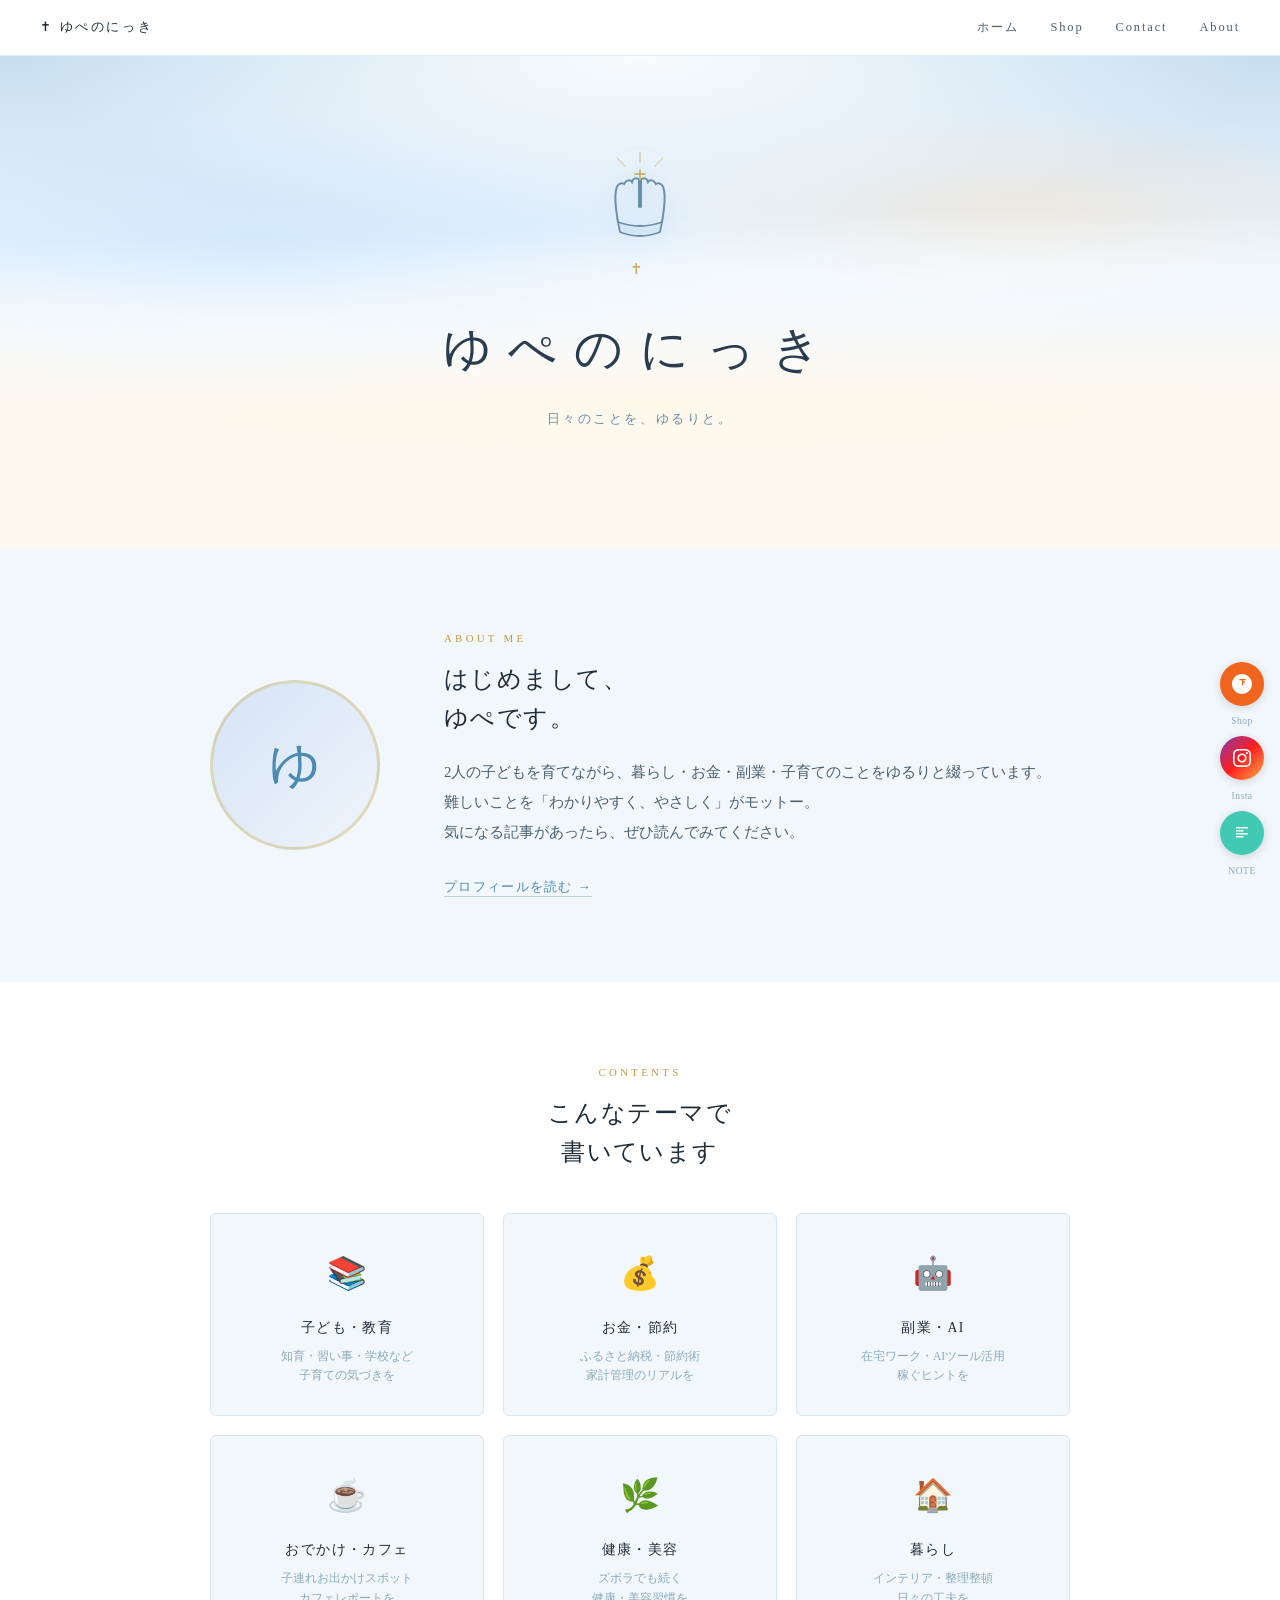
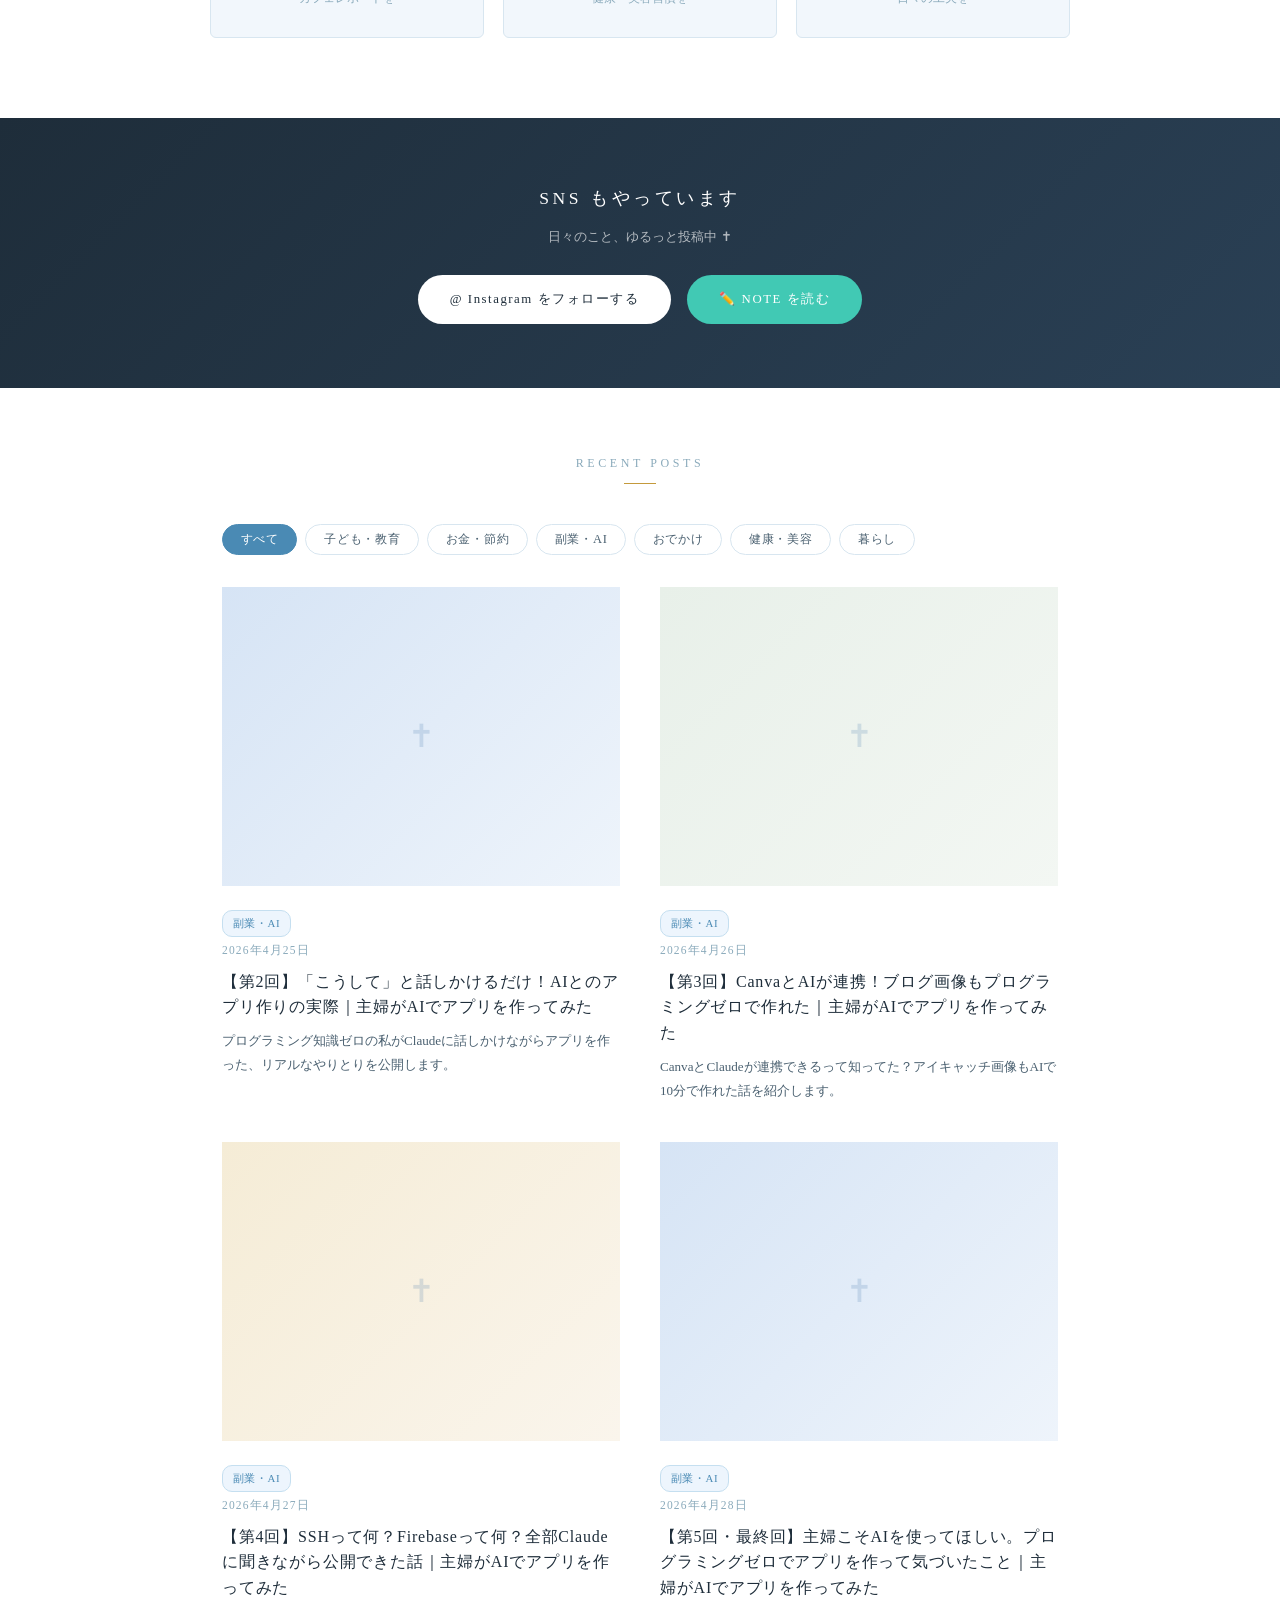
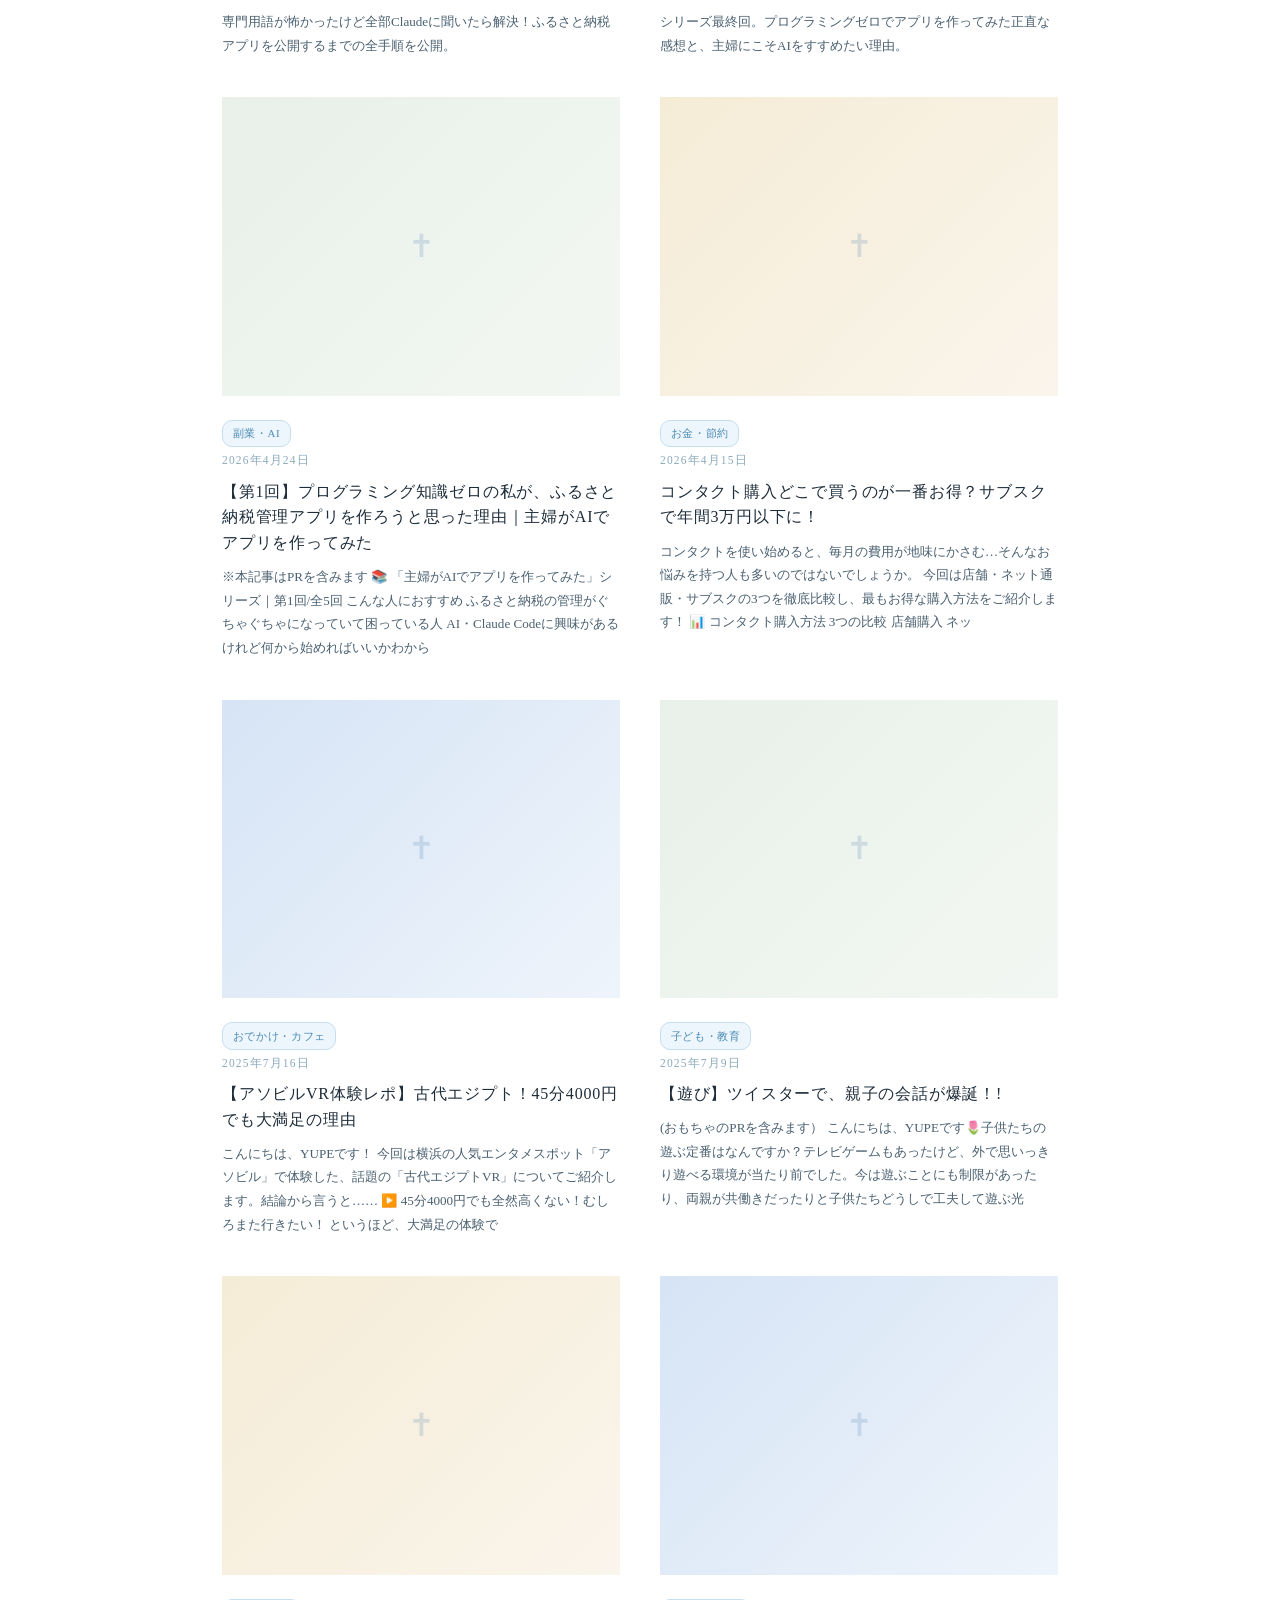
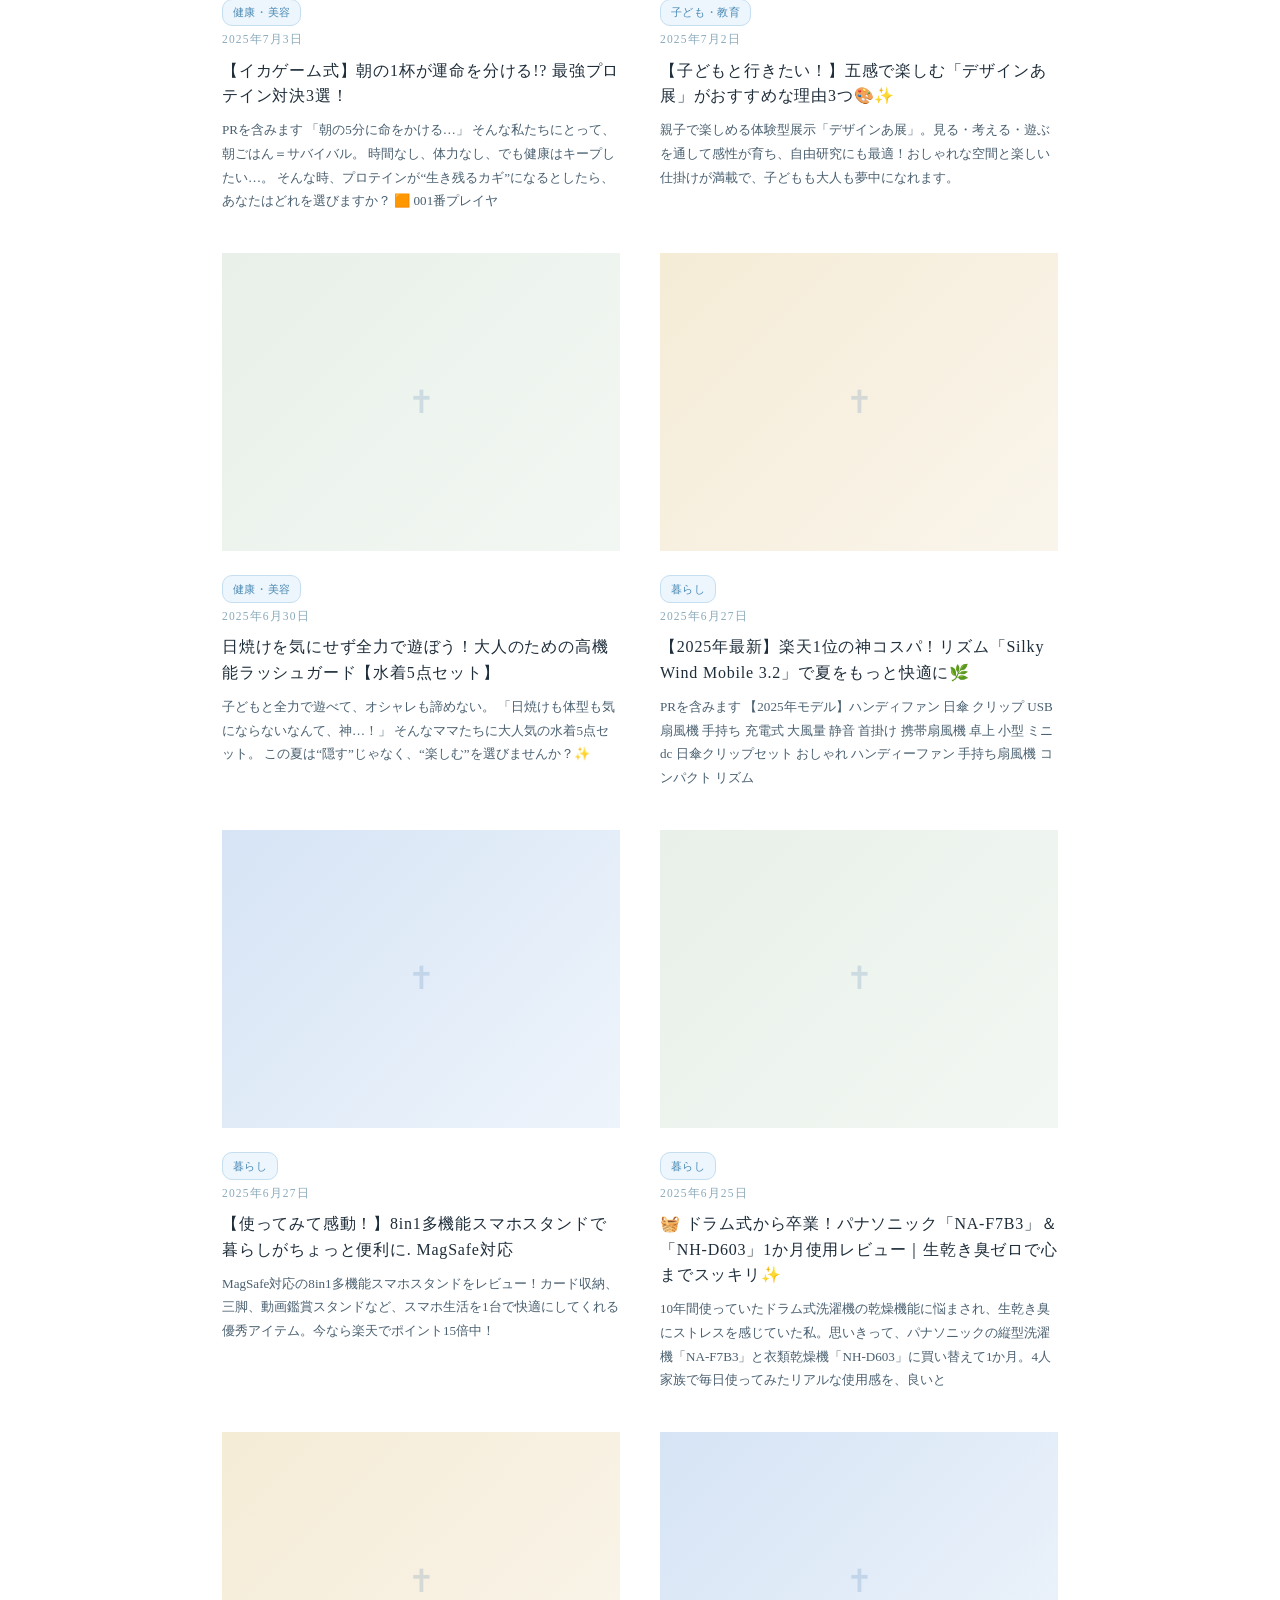
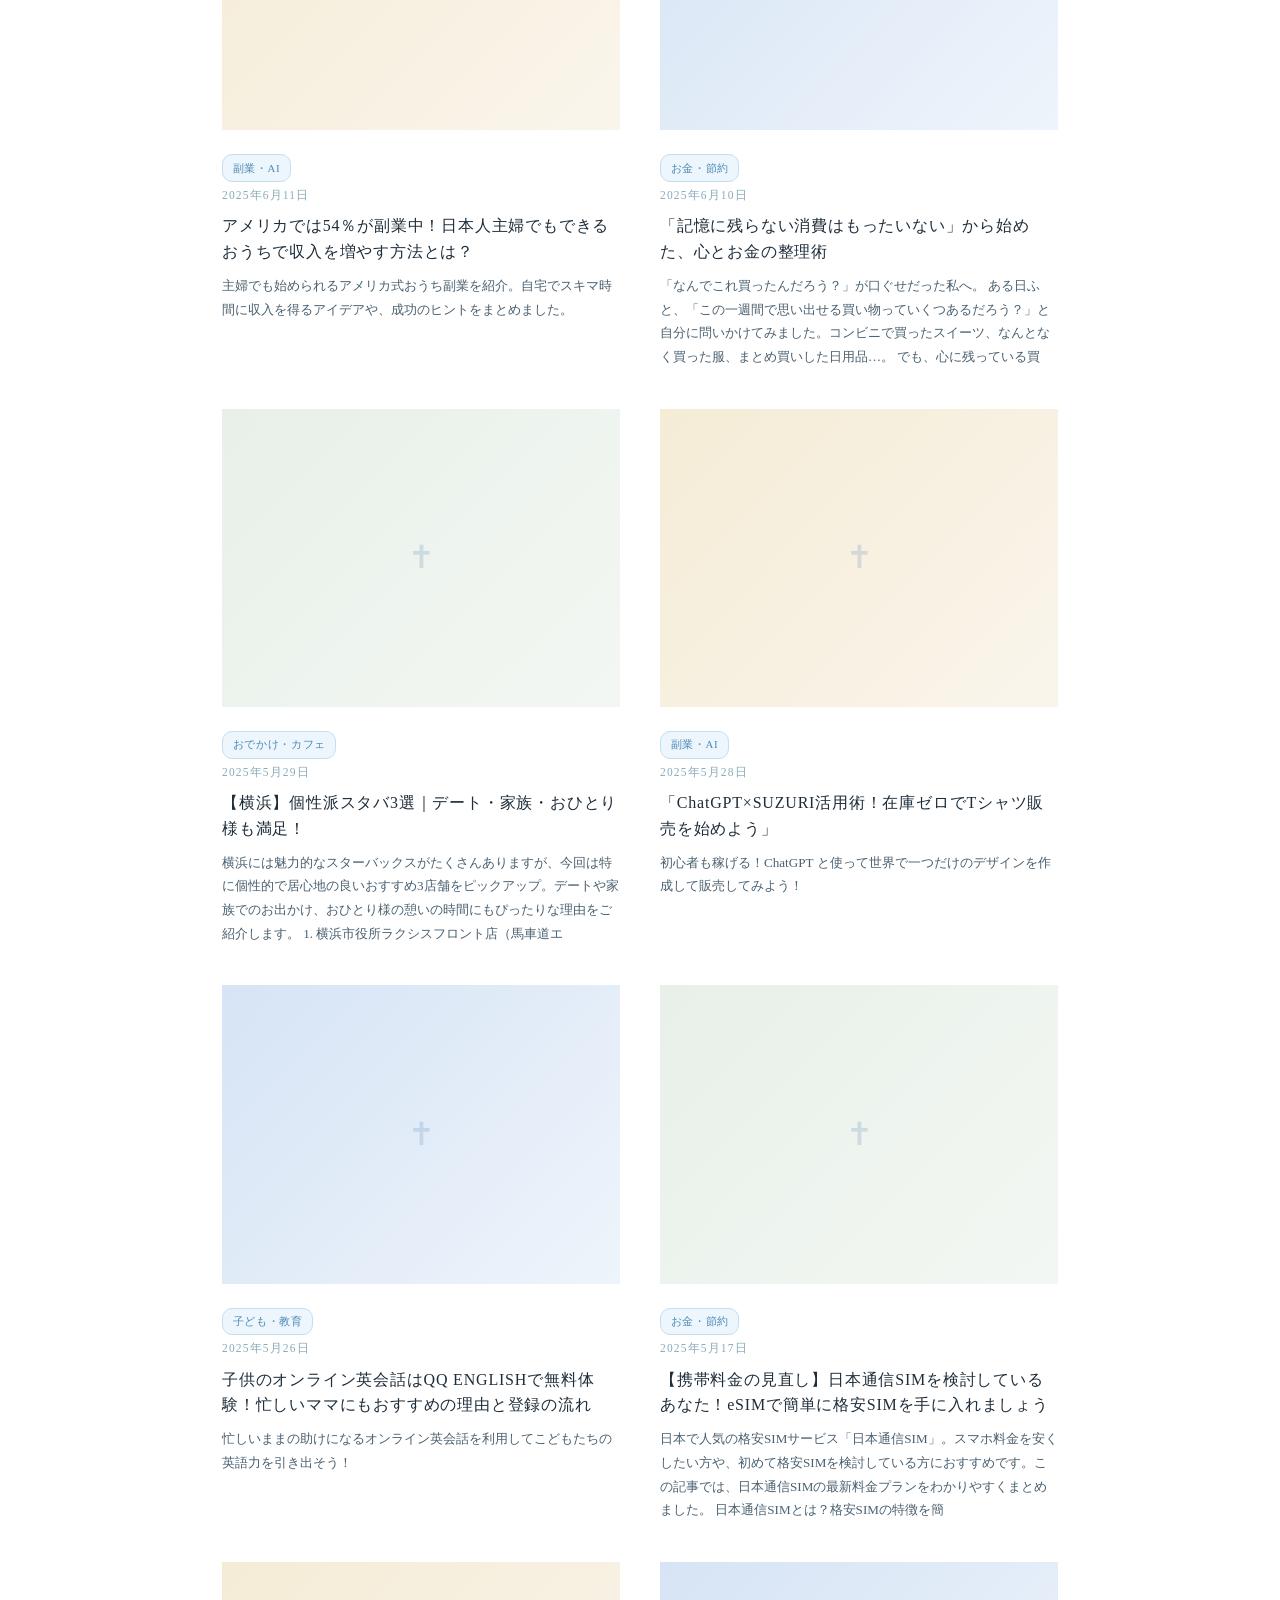
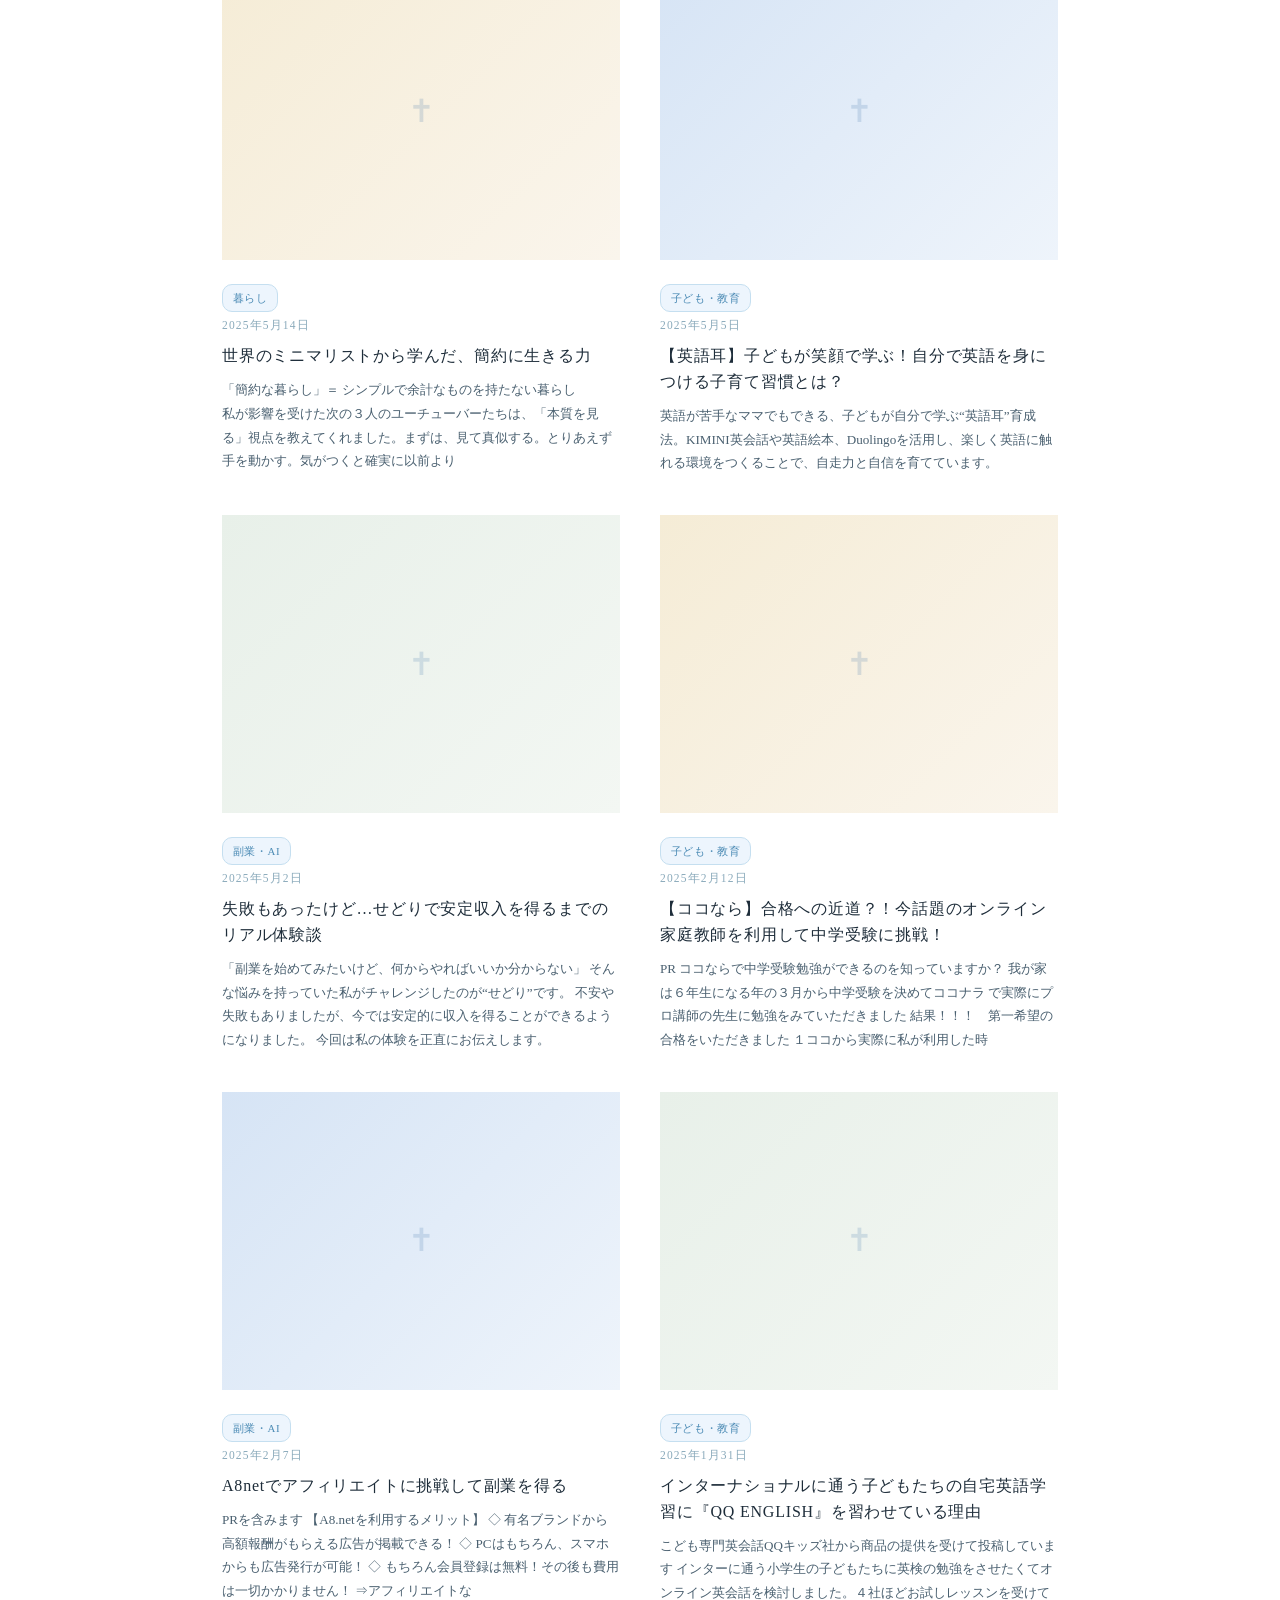
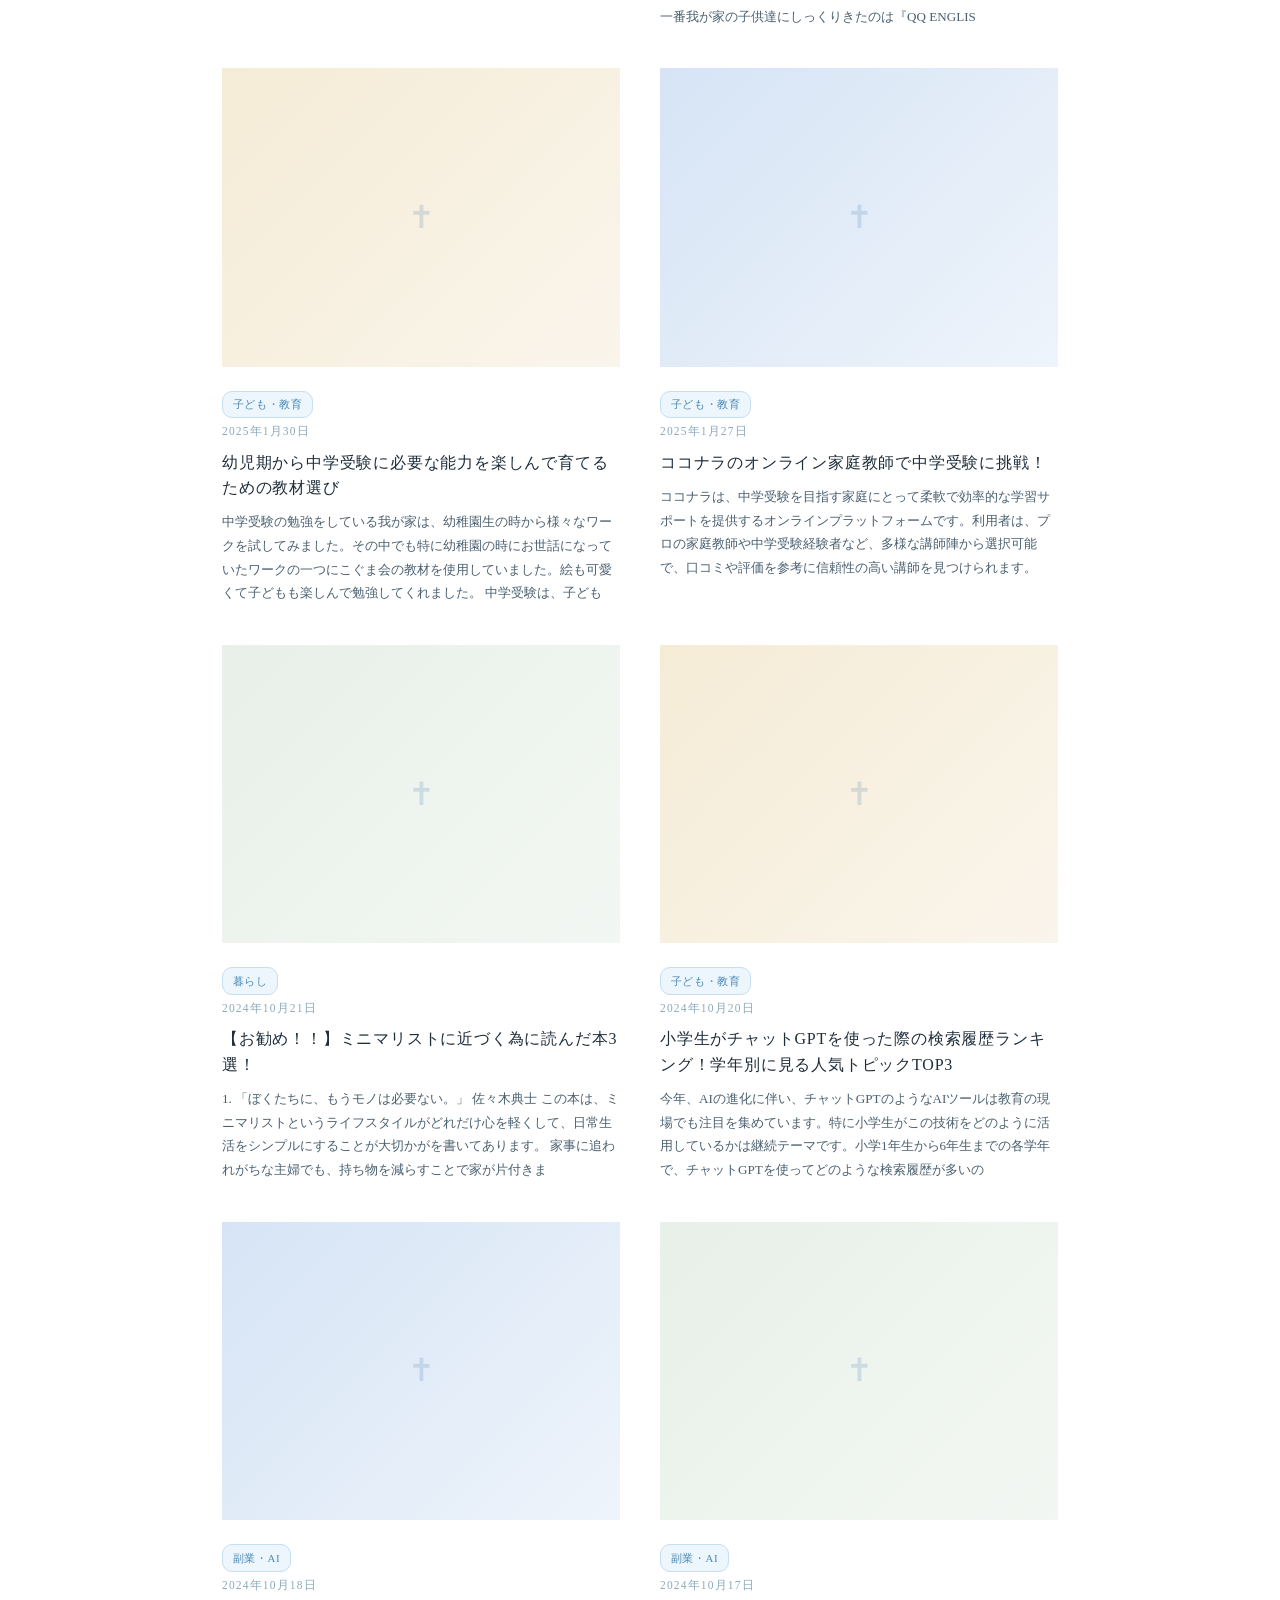
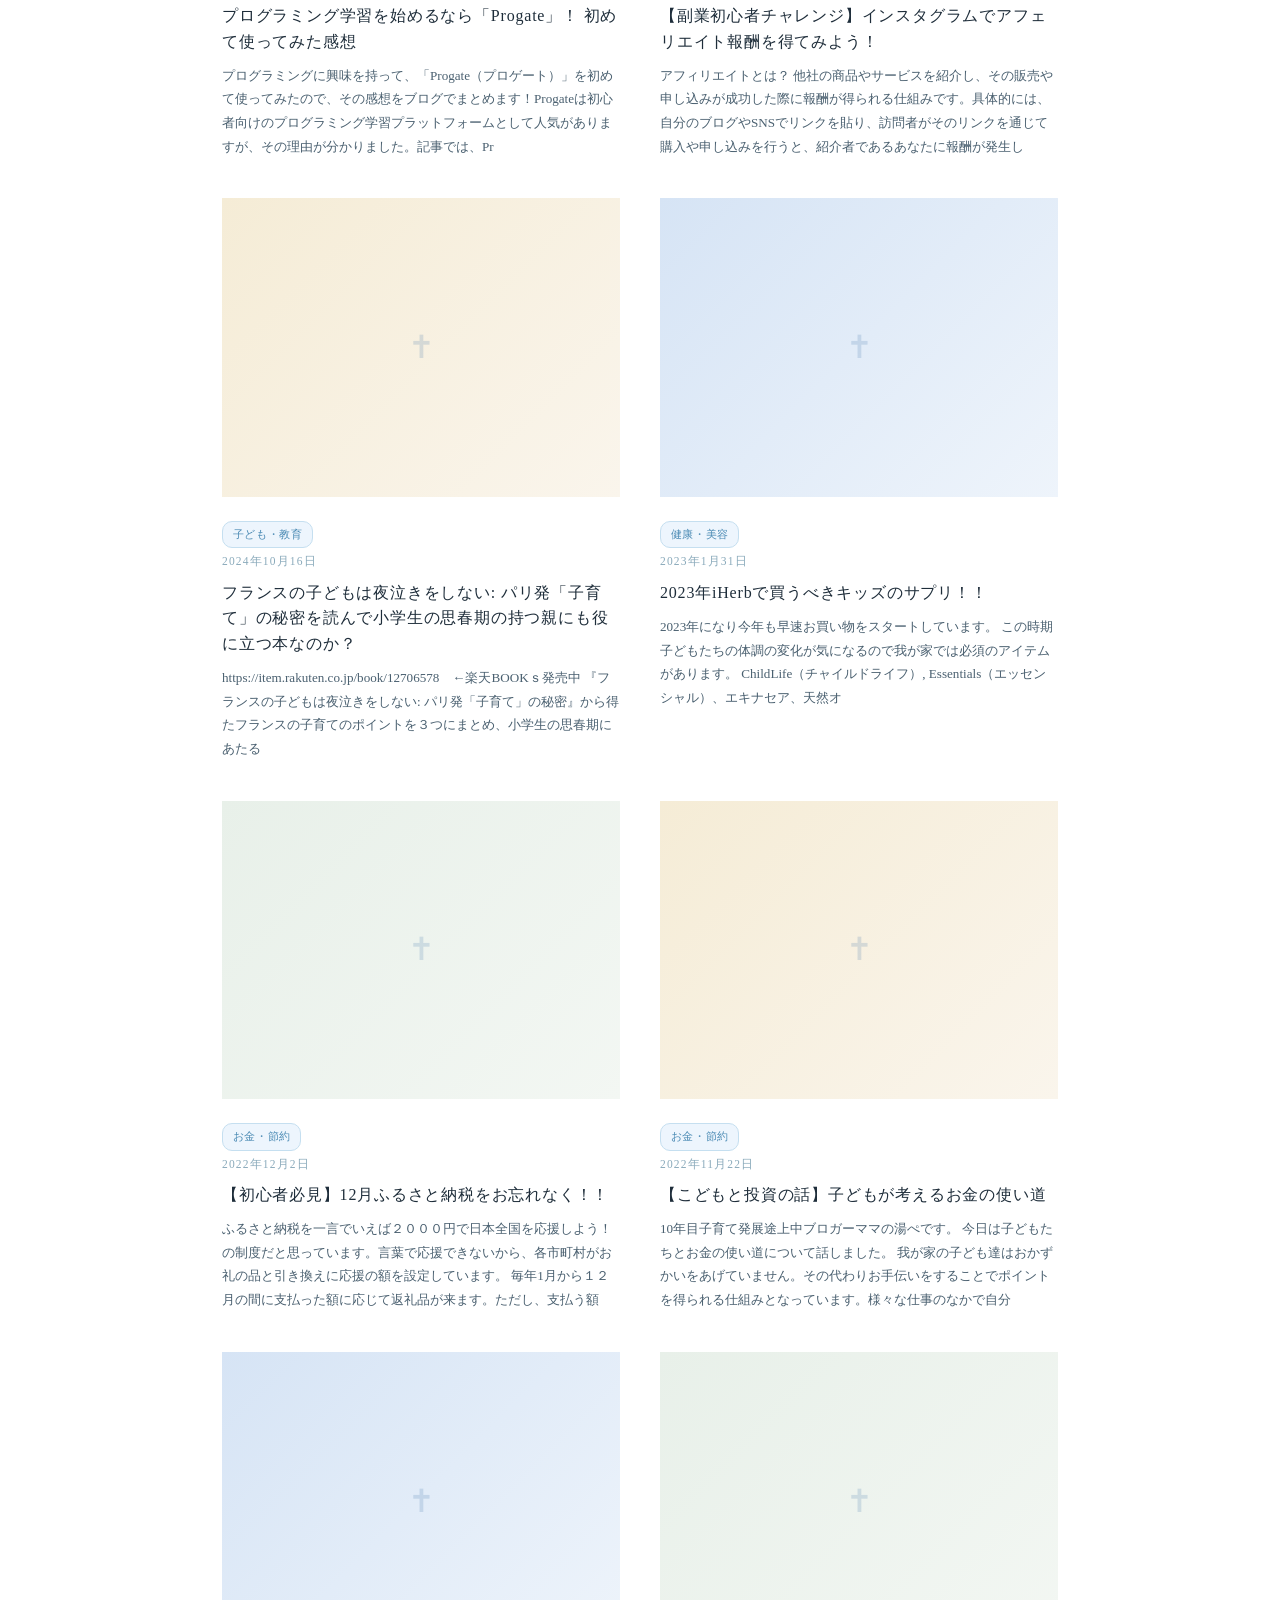
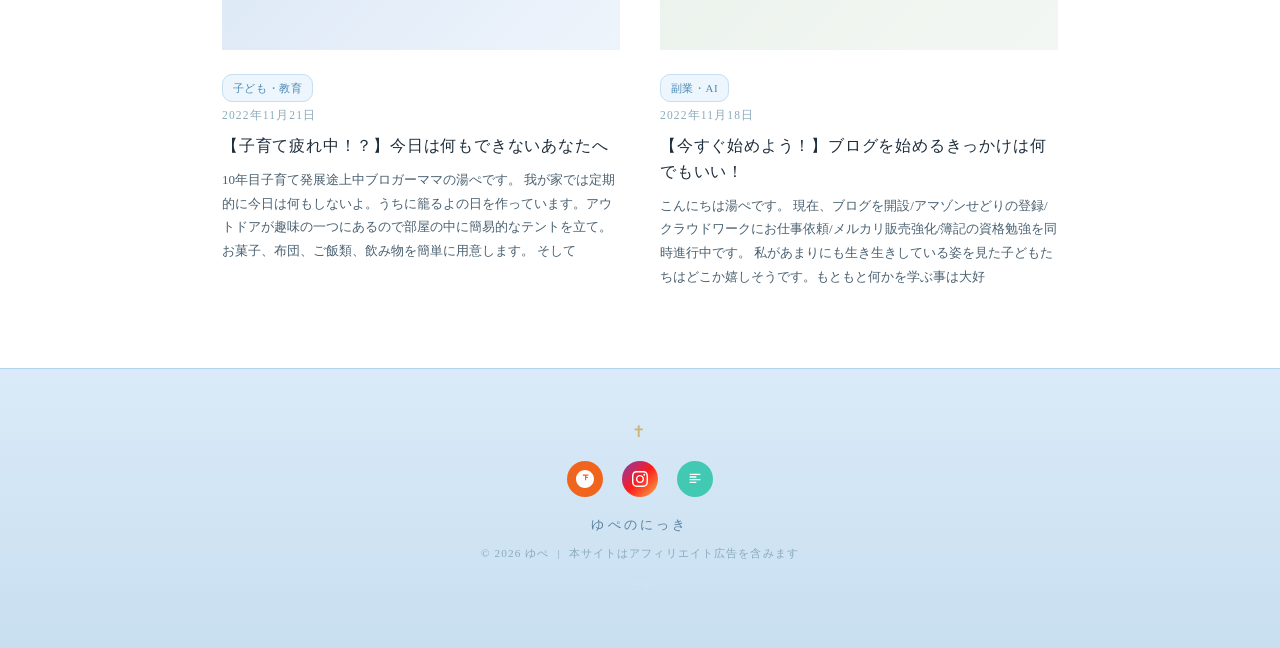
==== commit 2c8180d2: "フッターに管理ページへの隠しリンクを追加" ====
--- a/index.html
+++ b/index.html
@@ -158,6 +158,7 @@
     </div>
     <p class="footer-title">ゆぺのにっき</p>
     <p class="footer-copy">&copy; 2026 ゆぺ &nbsp;|&nbsp; 本サイトはアフィリエイト広告を含みます</p>
+    <a href="admin.html" class="footer-admin-link">管理</a>
   </footer>
 
   <script src="blog.js?v=6"></script>
--- a/style.css
+++ b/style.css
@@ -402,6 +402,15 @@
   color: #8aaabb;
   letter-spacing: 0.1em;
 }
+.footer-admin-link {
+  display: inline-block;
+  margin-top: 0.8rem;
+  font-size: 0.62rem;
+  color: rgba(255,255,255,0.15);
+  text-decoration: none;
+  letter-spacing: 0.05em;
+}
+.footer-admin-link:hover { color: rgba(255,255,255,0.5); }
 
 /* ===== ページヒーロー（Shop / Contact） ===== */
 .page-hero {
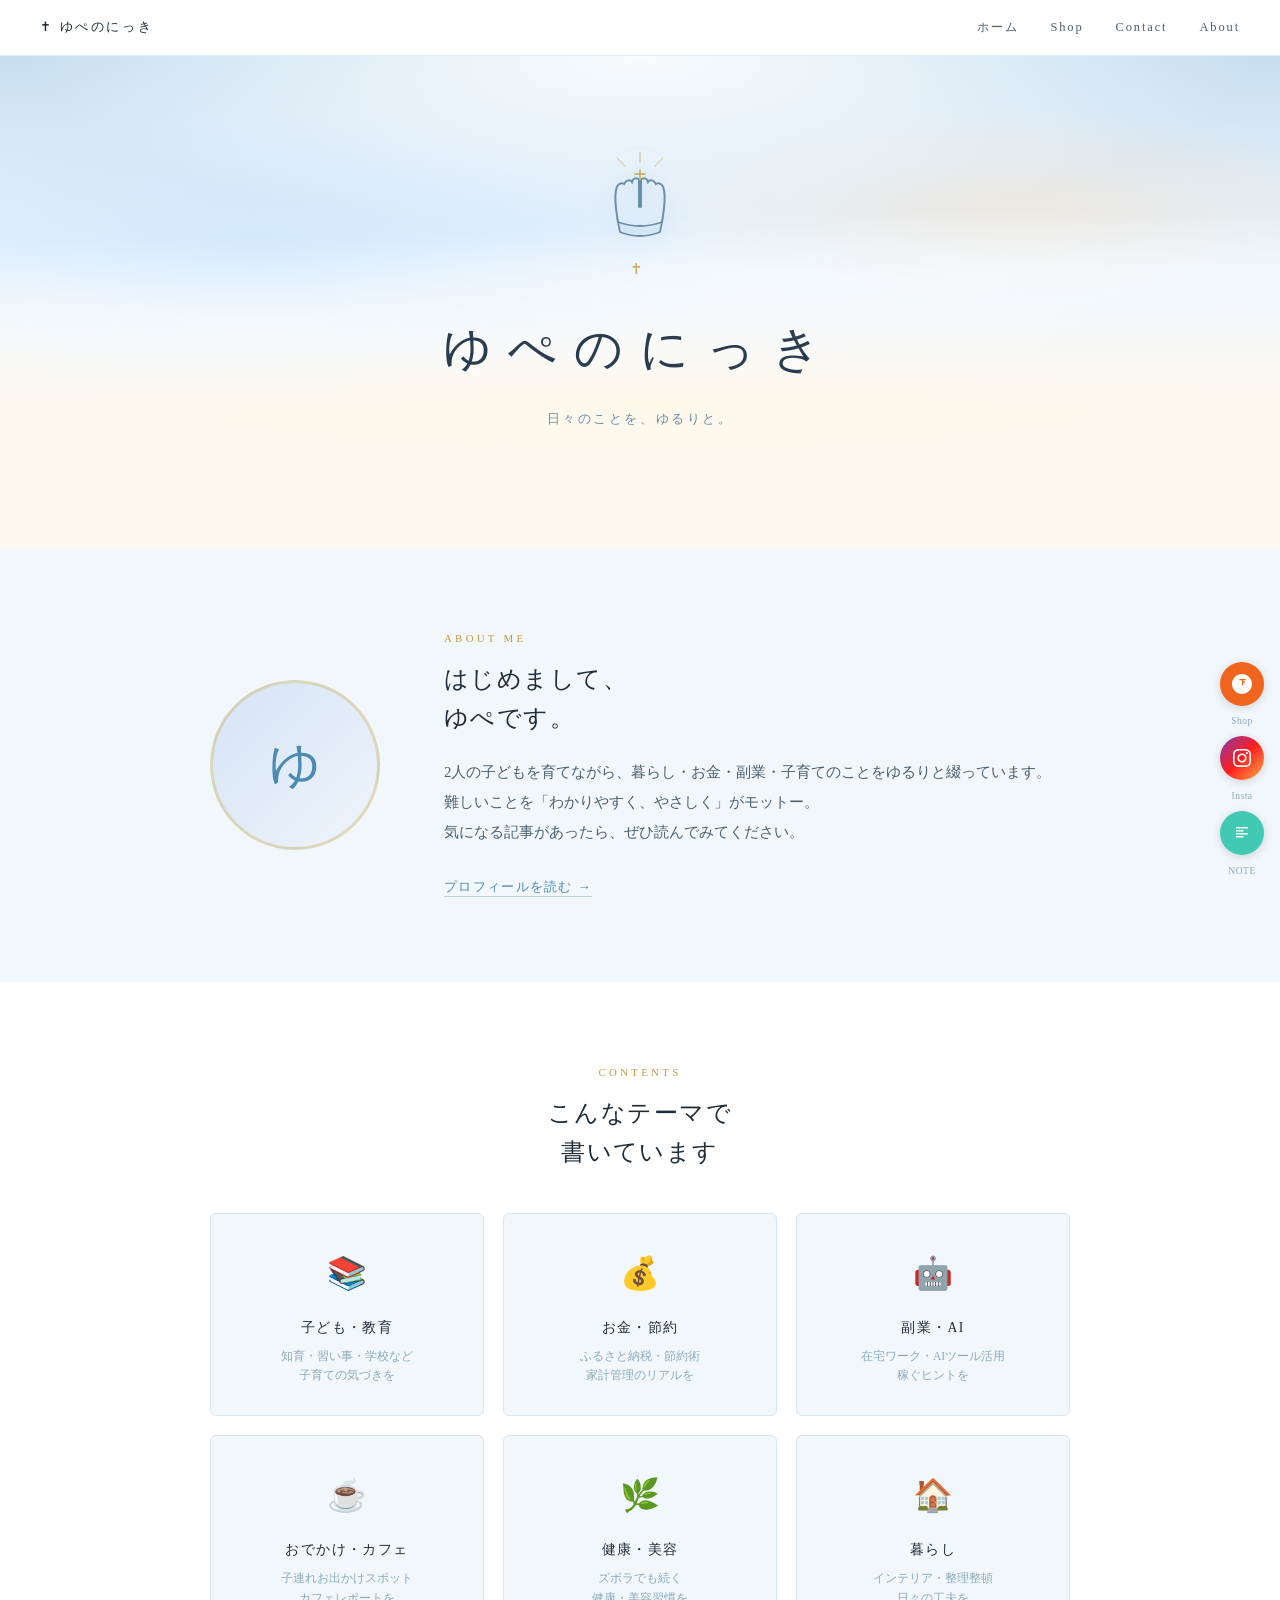
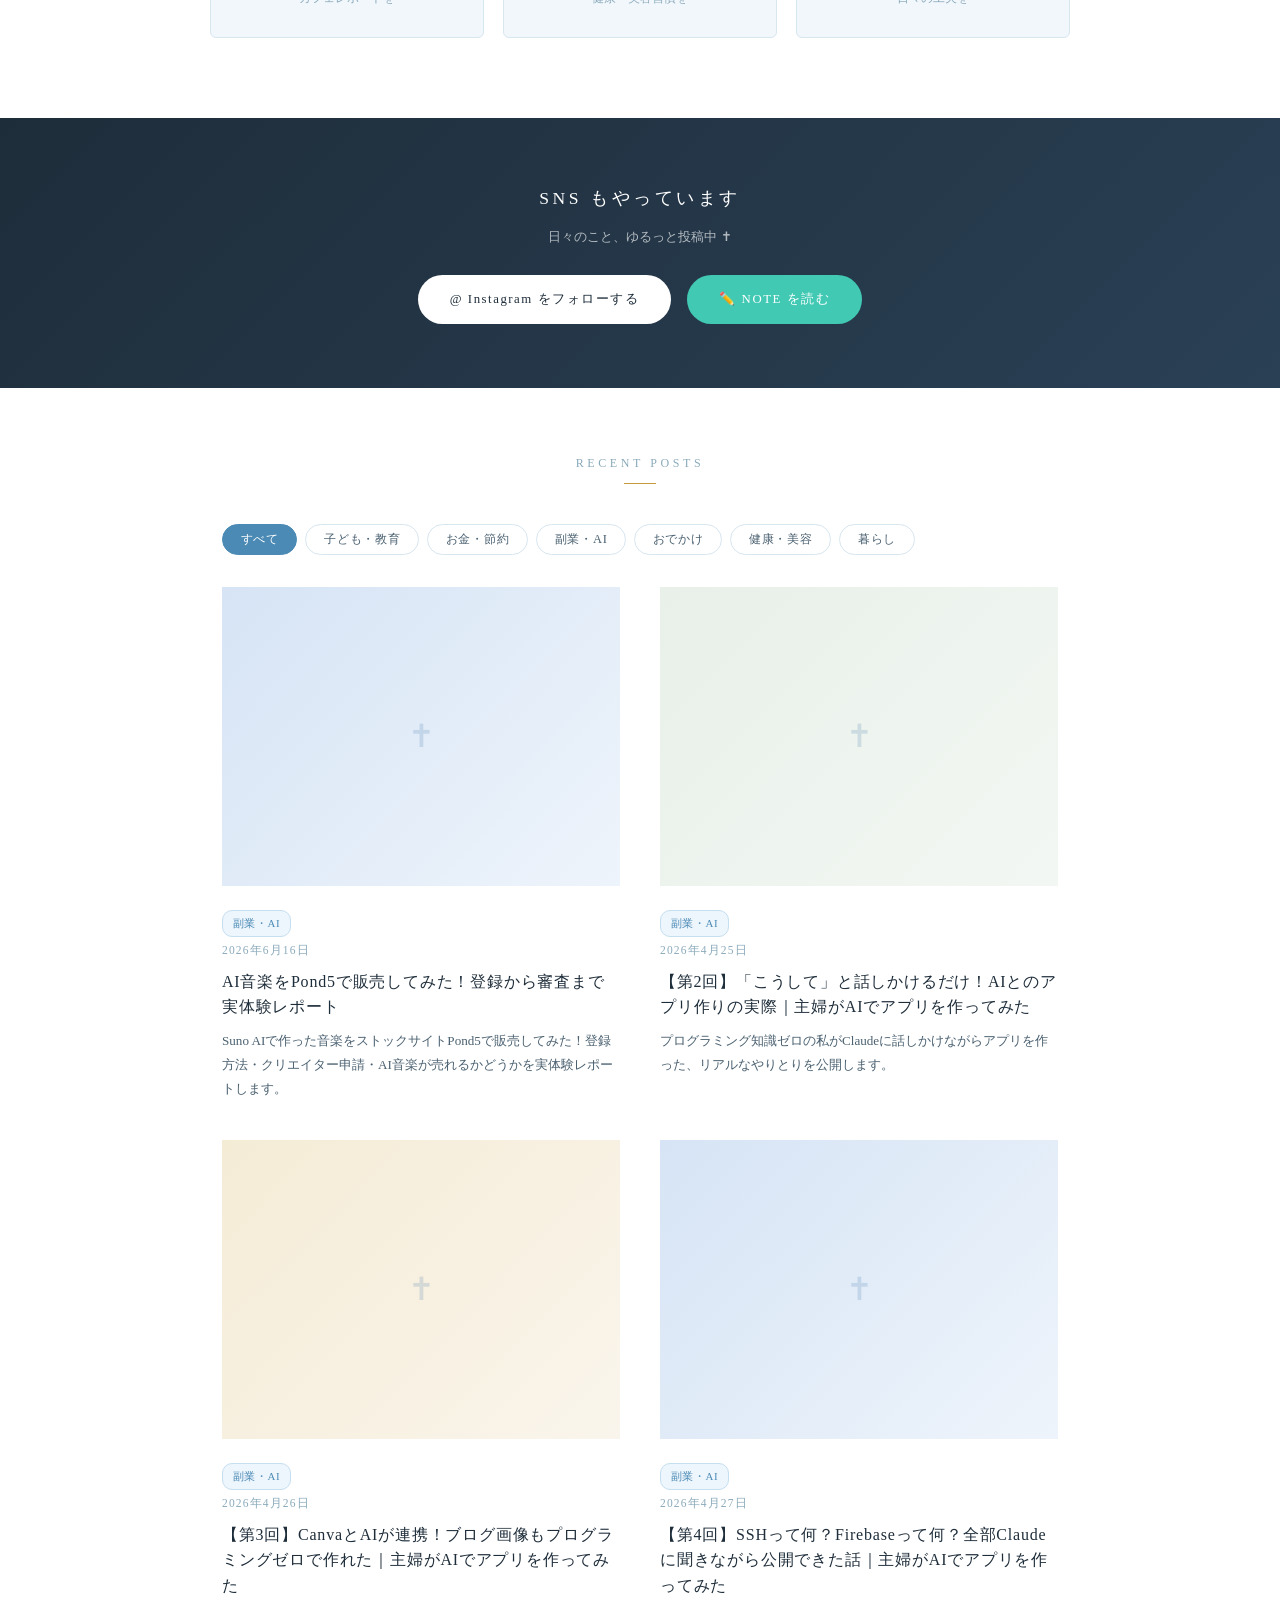
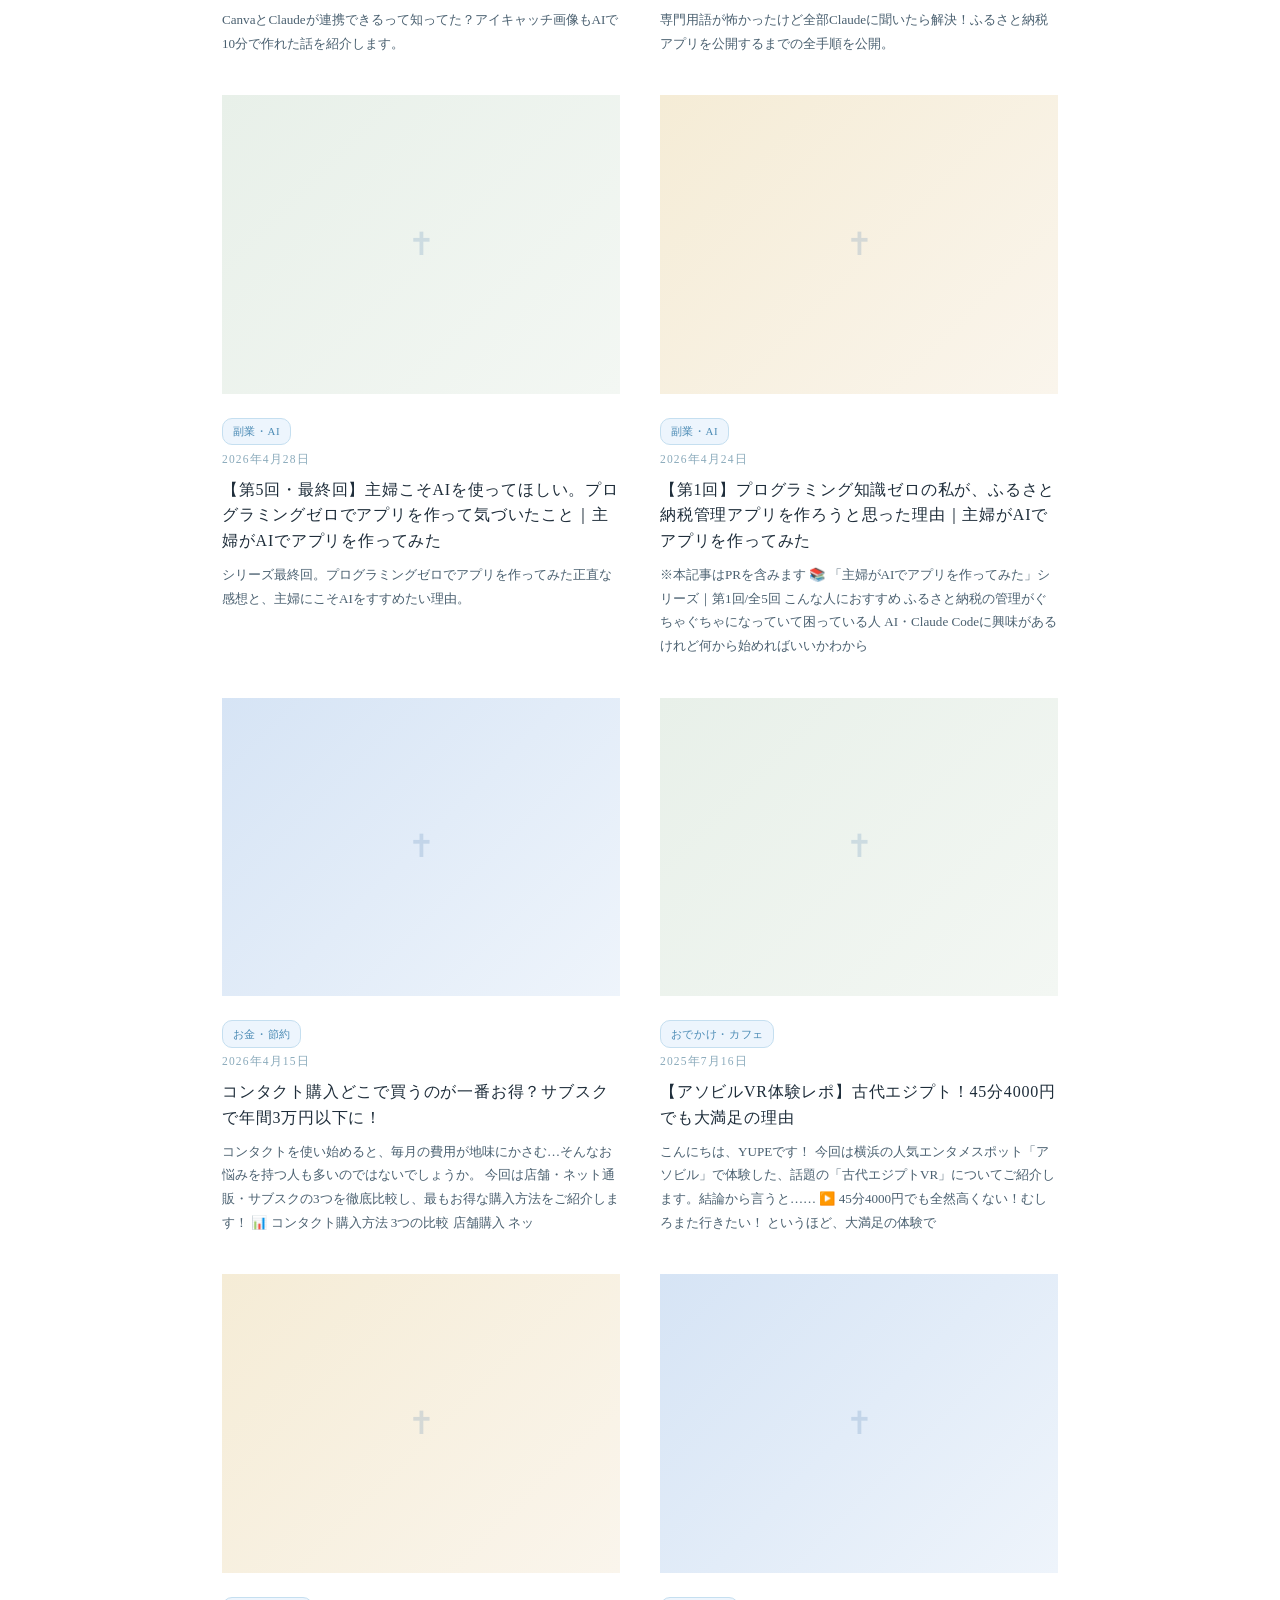
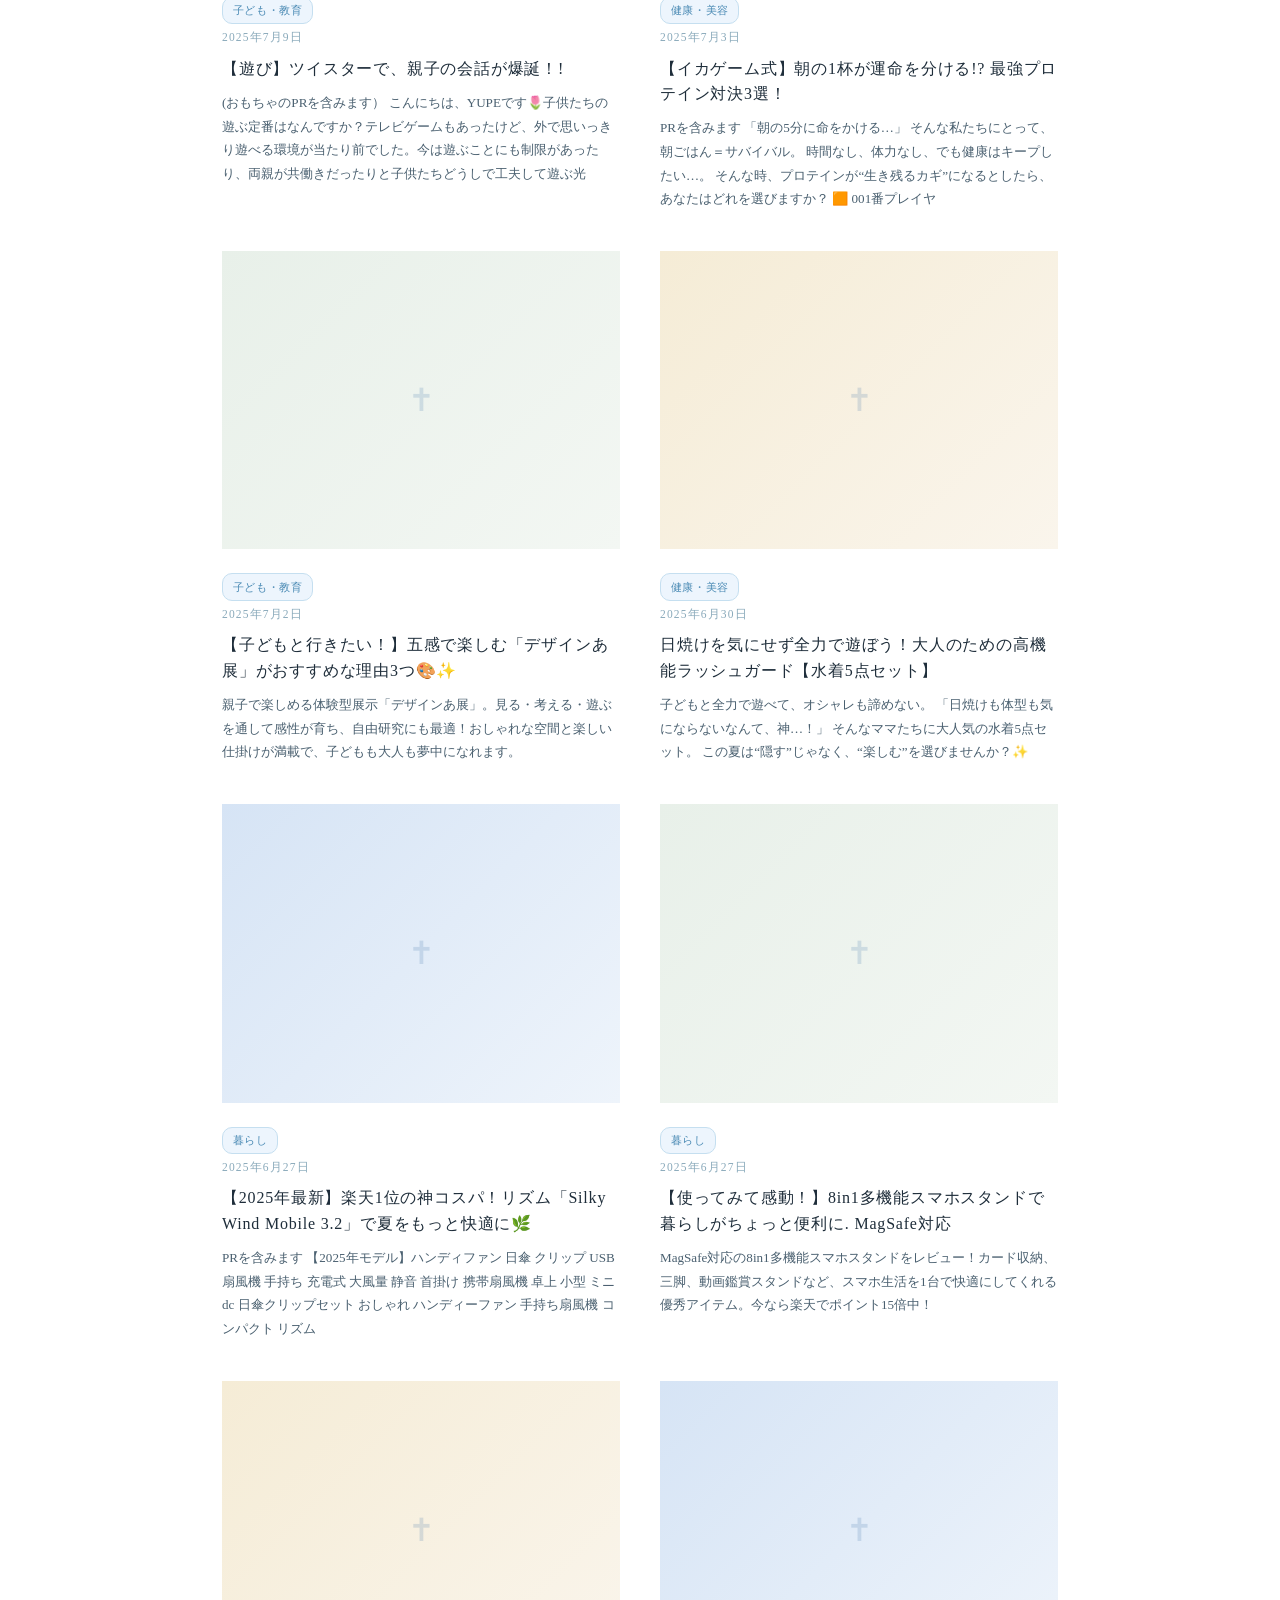
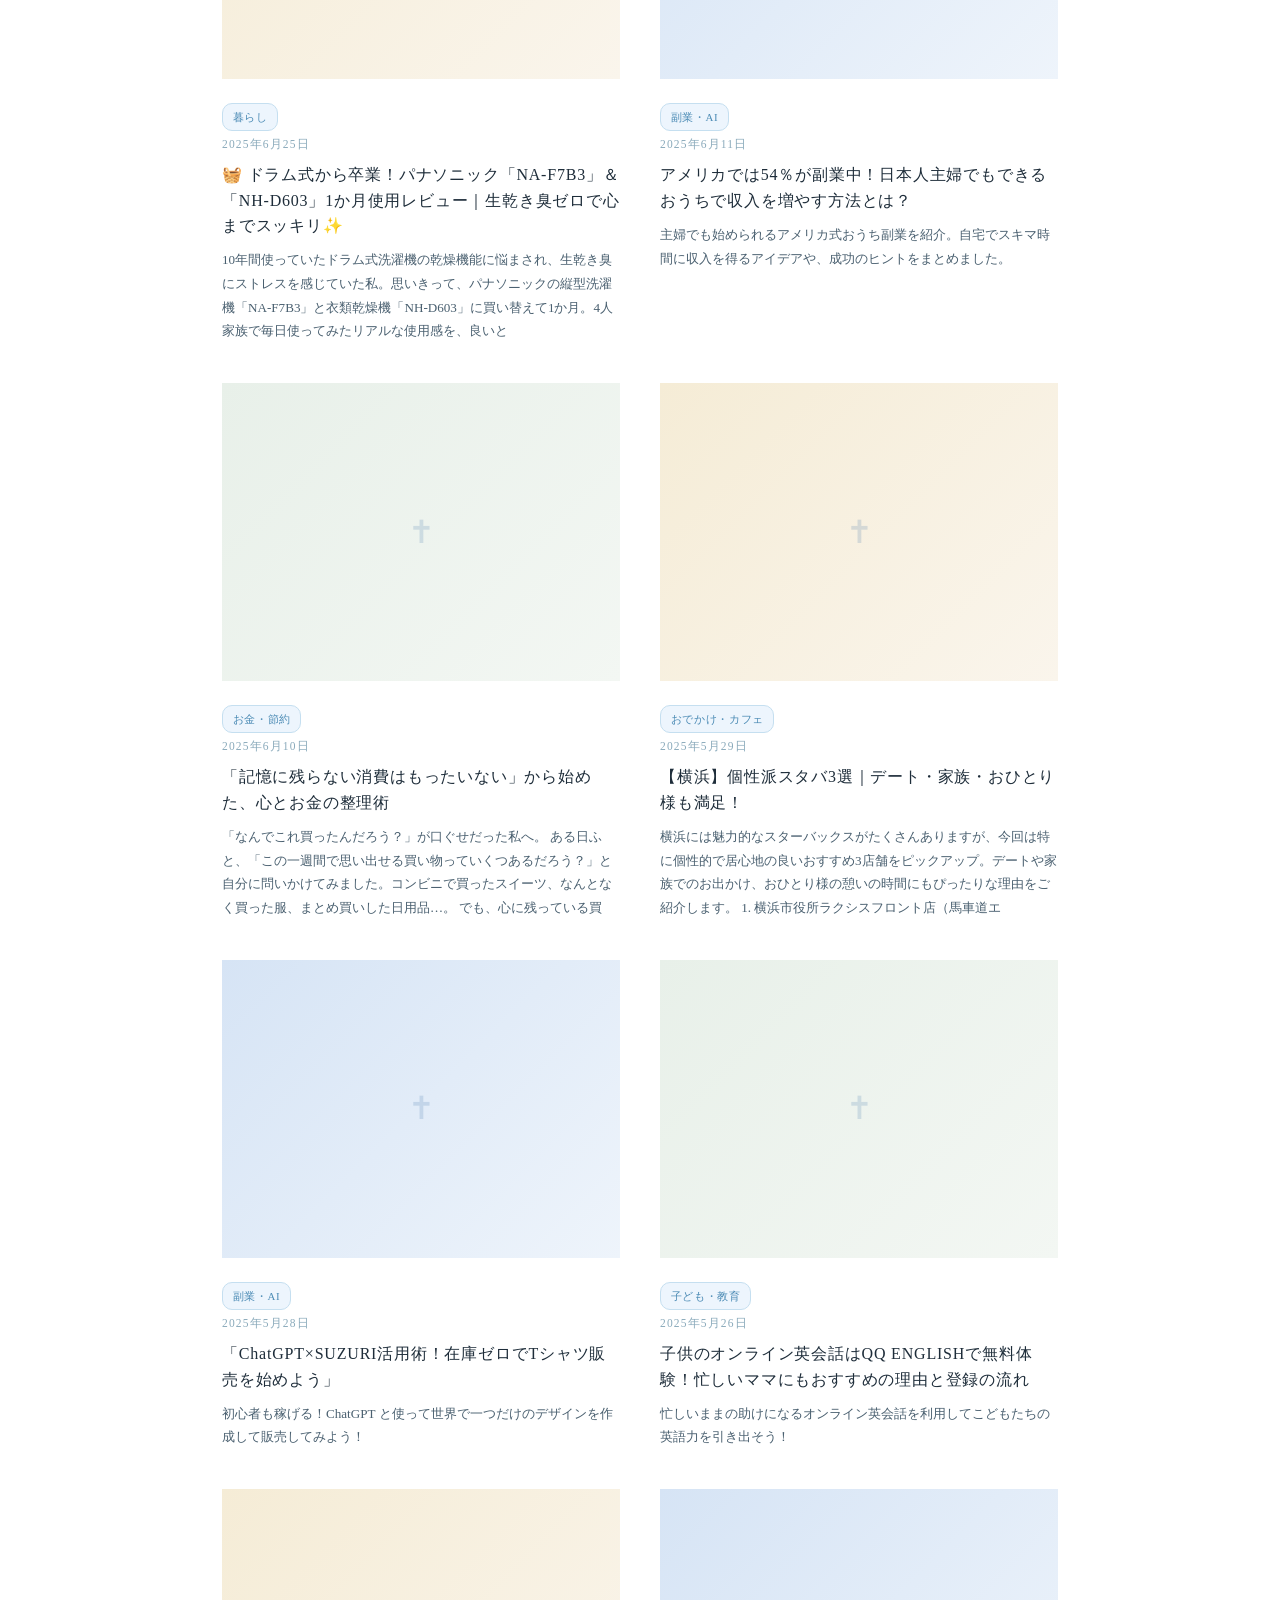
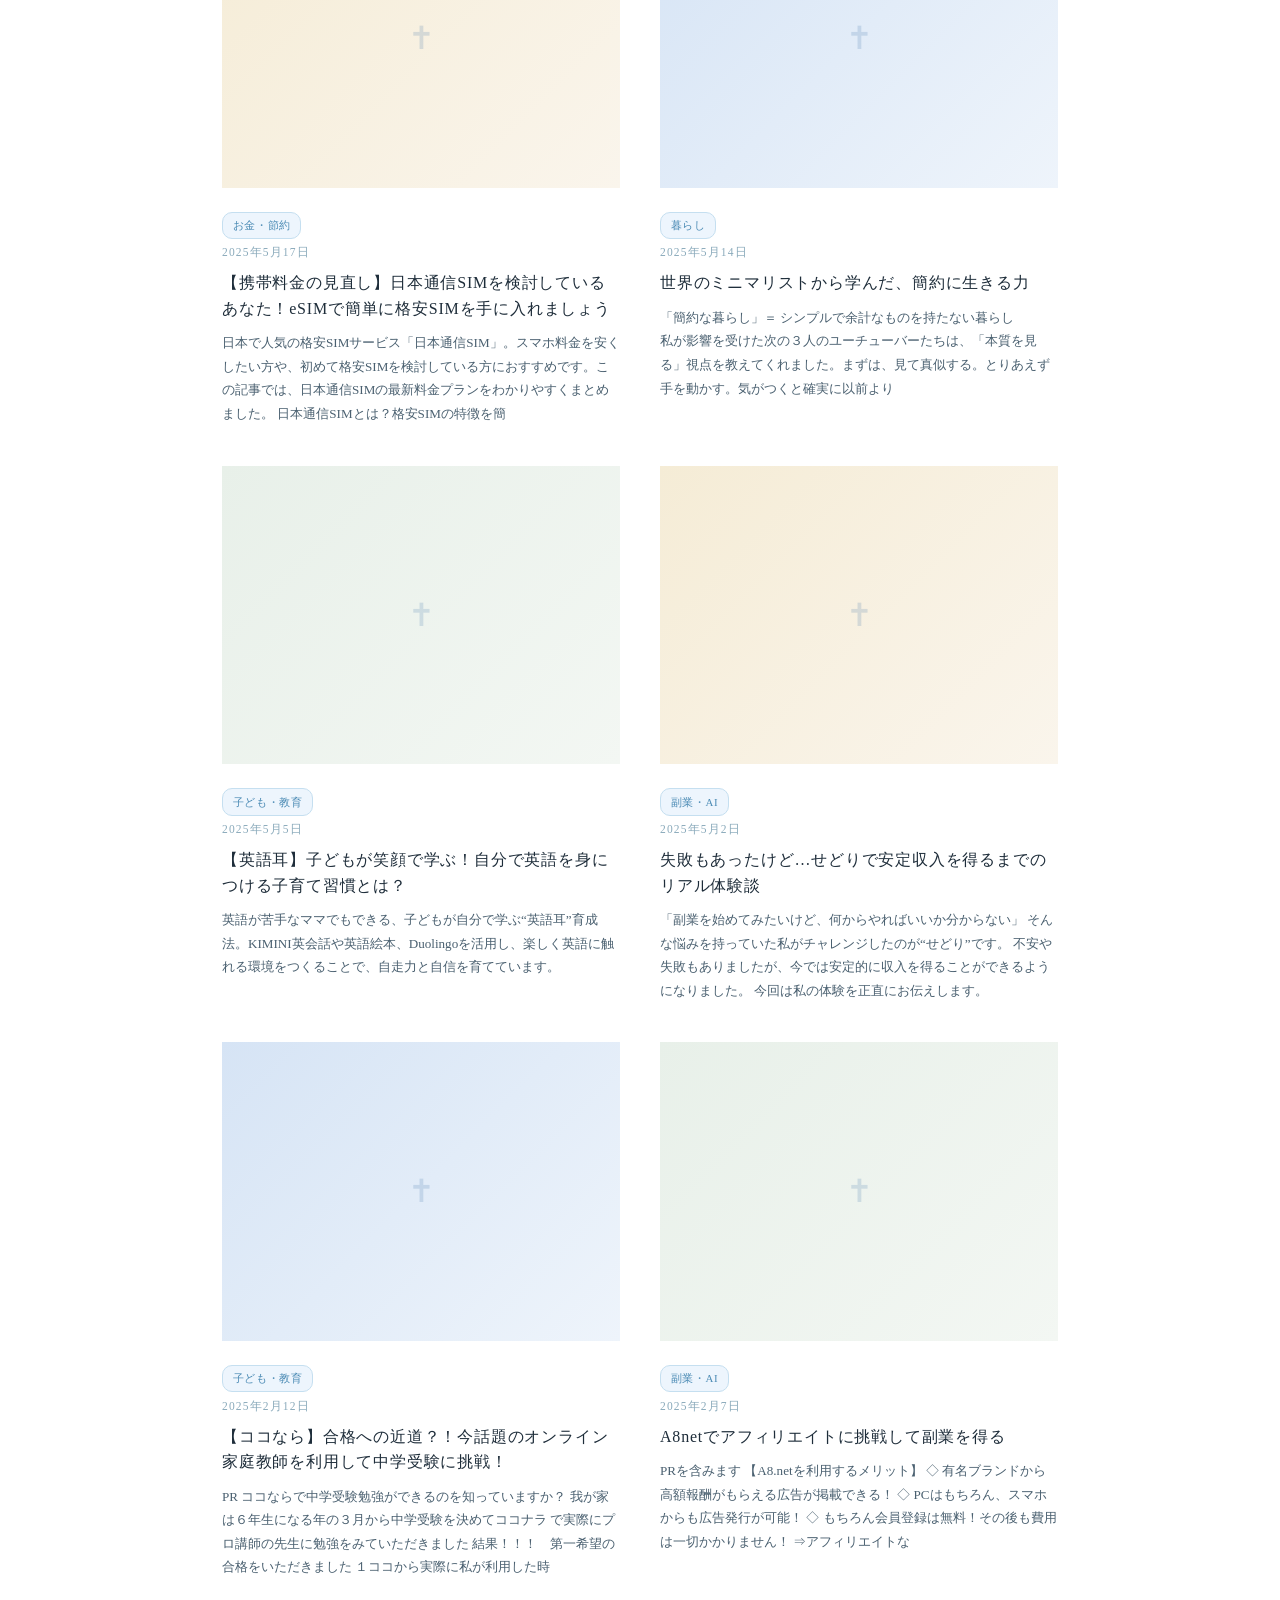
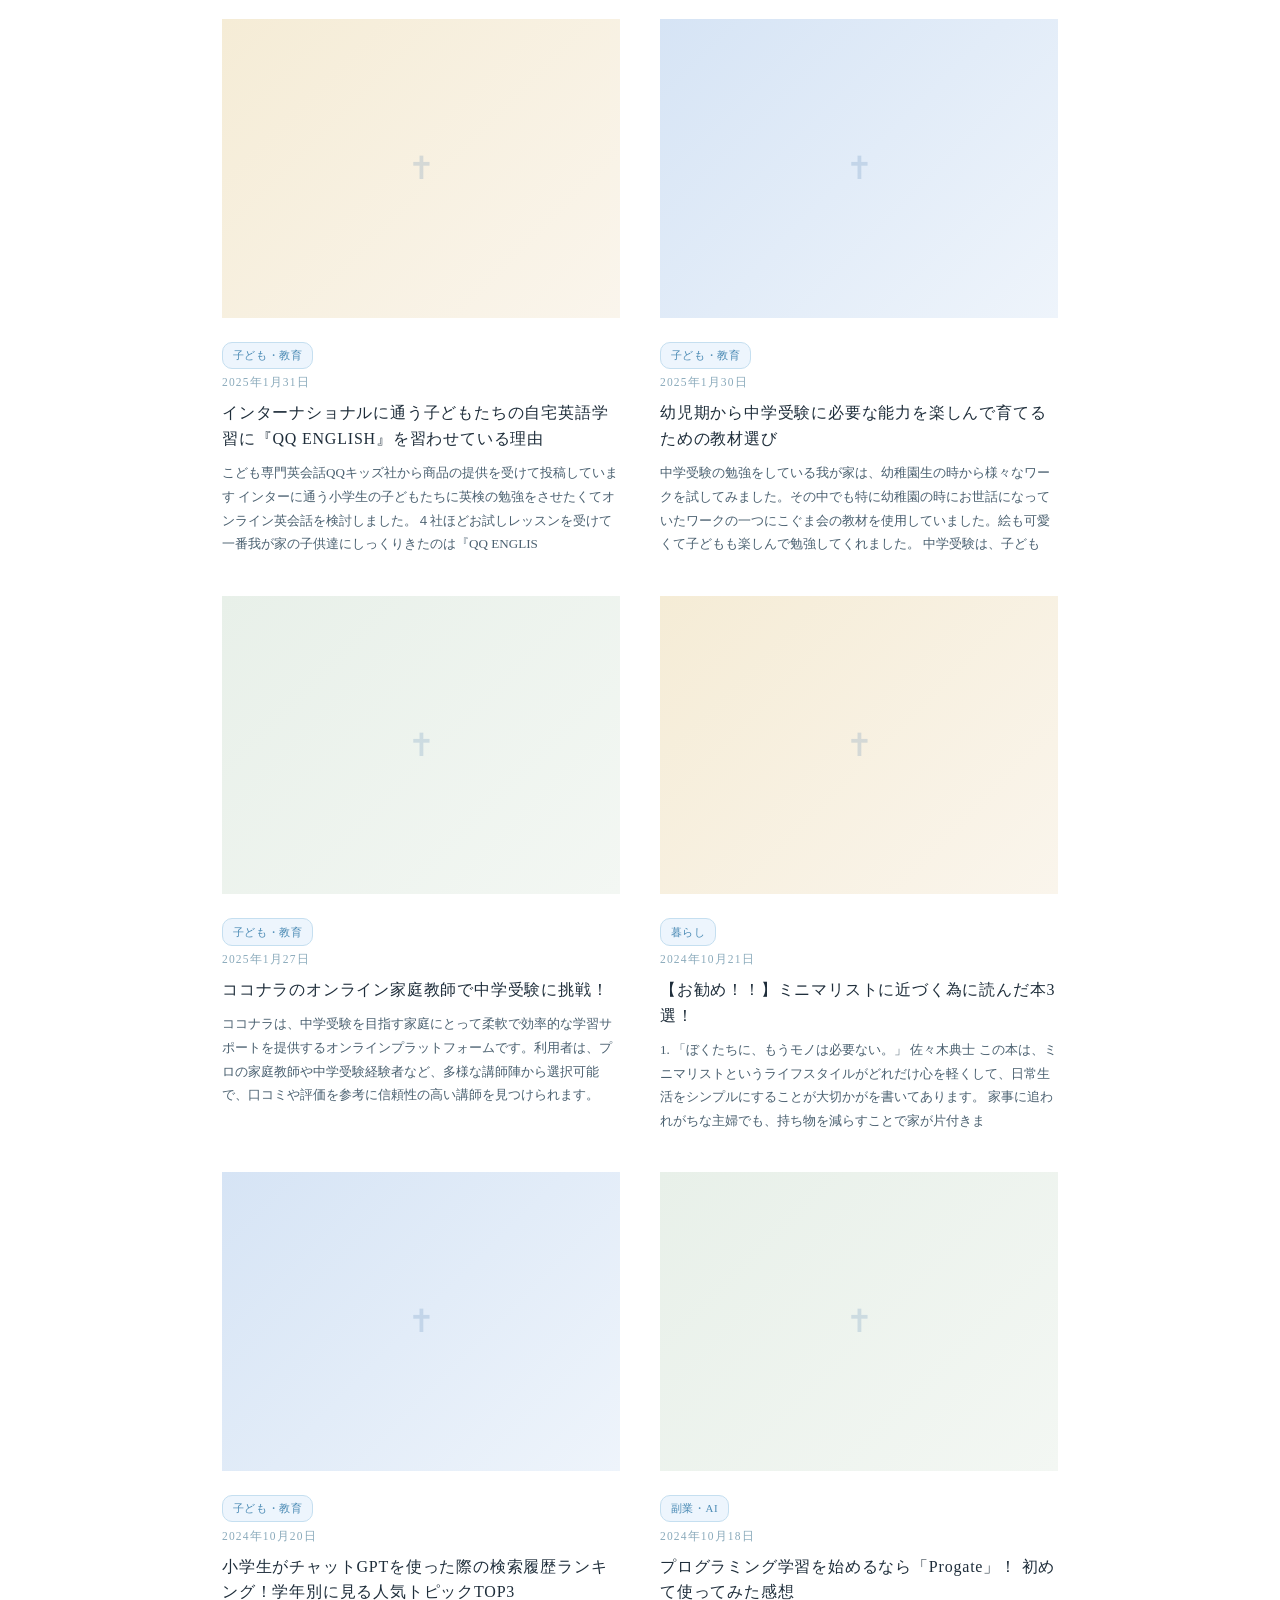
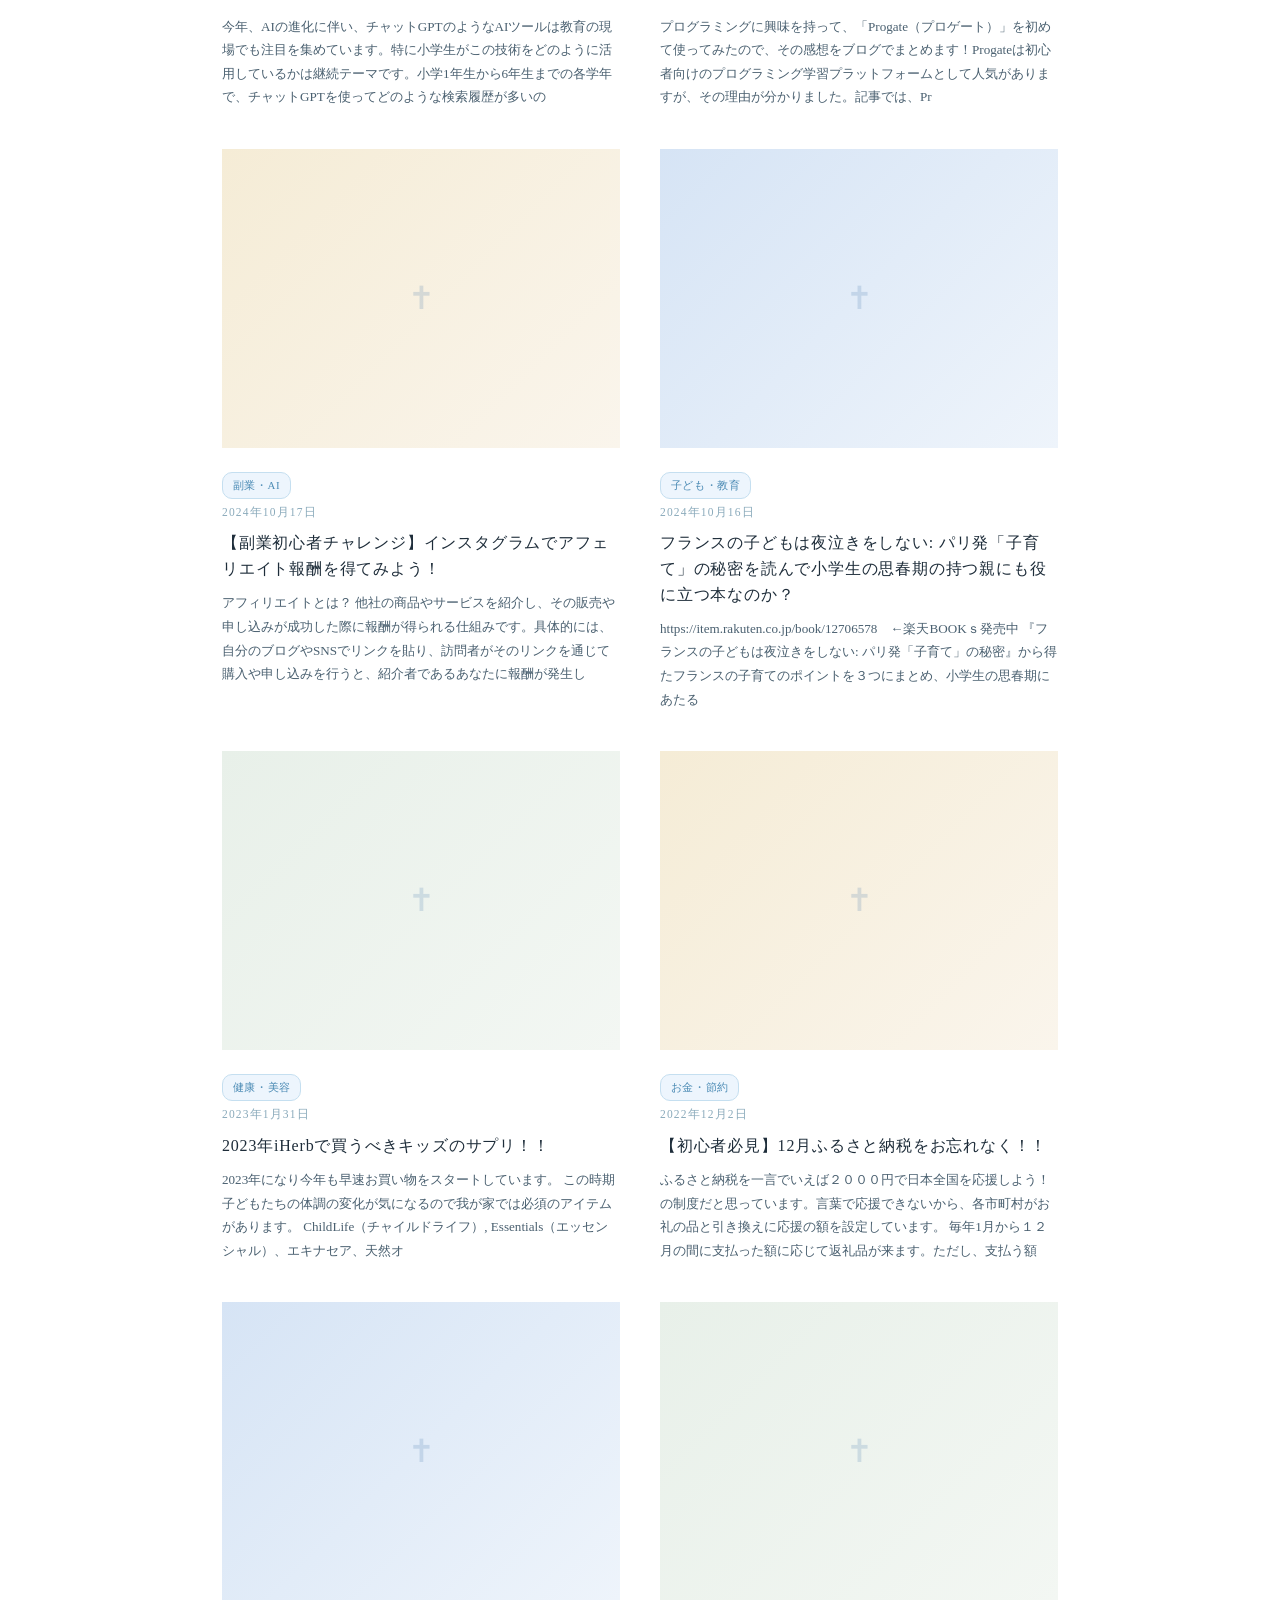
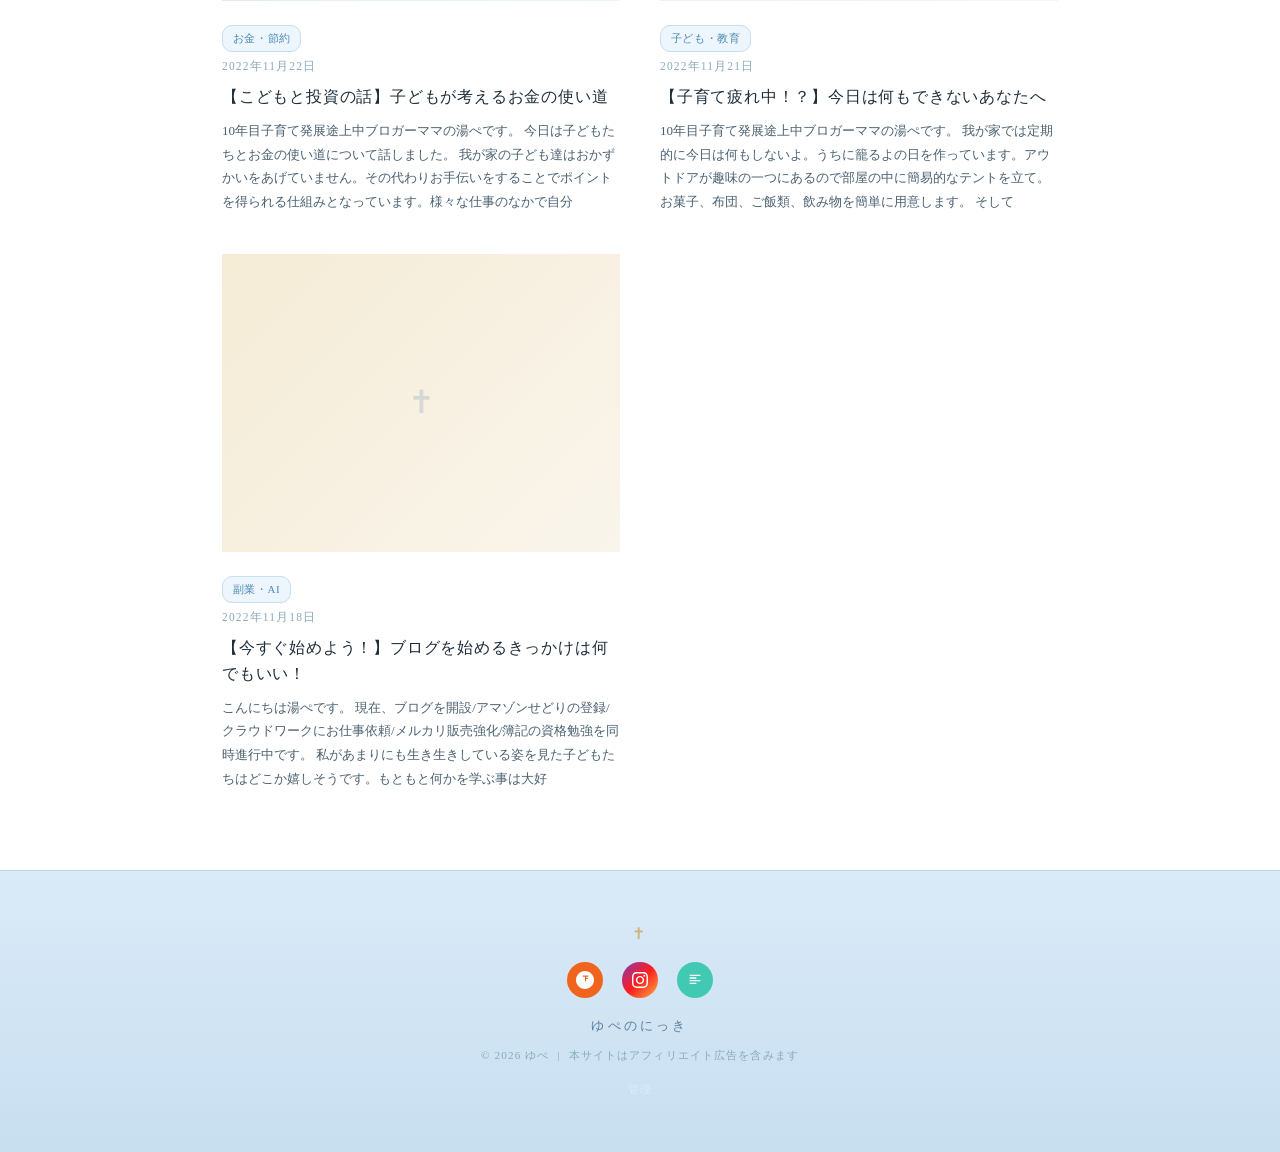
==== commit 0dd931a9: "Add Google Analytics (G-86FTXHZLYJ)" ====
--- a/index.html
+++ b/index.html
@@ -3,6 +3,14 @@
 <head>
   <meta charset="UTF-8">
   <meta name="viewport" content="width=device-width, initial-scale=1.0">
+  <!-- Google tag (gtag.js) -->
+  <script async src="https://www.googletagmanager.com/gtag/js?id=G-86FTXHZLYJ"></script>
+  <script>
+    window.dataLayer = window.dataLayer || [];
+    function gtag(){dataLayer.push(arguments);}
+    gtag('js', new Date());
+    gtag('config', 'G-86FTXHZLYJ');
+  </script>
   <meta name="google-site-verification" content="I5csXFXF2x-yrvO3XwbXYEWHT7UYhDNehM1myz57NHc" />
   <title>ゆぺのにっき</title>
   <link rel="stylesheet" href="style.css?v=3">
@@ -129,7 +137,7 @@
 
   <!-- フローティングSNSボタン -->
   <div class="sns-float">
-    <a class="sns-float-btn etsy-float" href="https://www.etsy.com/shop/HonamiJapan" target="_blank" rel="noopener" title="Etsyショップ">
+    <a class="sns-float-btn etsy-float" href="https://www.etsy.com/jp/people/pbqucv90rfuhf5pw" target="_blank" rel="noopener" title="Etsyショップ">
       <svg width="20" height="20" viewBox="0 0 24 24" fill="currentColor"><path d="M12 0C5.373 0 0 5.373 0 12s5.373 12 12 12 12-5.373 12-12S18.627 0 12 0zm4.5 7.5h-3v1.5h2.25v1.5H13.5v3h-1.5V7.5H9V6h7.5v1.5z"/></svg>
     </a>
     <span class="sns-float-label">Shop</span>
@@ -146,7 +154,7 @@
   <footer class="site-footer">
     <span class="footer-cross">✝</span>
     <div class="footer-sns">
-      <a class="f-etsy" href="https://www.etsy.com/shop/HonamiJapan" target="_blank" rel="noopener" title="Etsy">
+      <a class="f-etsy" href="https://www.etsy.com/jp/people/pbqucv90rfuhf5pw" target="_blank" rel="noopener" title="Etsy">
         <svg width="18" height="18" viewBox="0 0 24 24" fill="currentColor"><path d="M12 0C5.373 0 0 5.373 0 12s5.373 12 12 12 12-5.373 12-12S18.627 0 12 0zm4.5 7.5h-3v1.5h2.25v1.5H13.5v3h-1.5V7.5H9V6h7.5v1.5z"/></svg>
       </a>
       <a class="f-insta" href="https://www.instagram.com/yupenonaka" target="_blank" rel="noopener" title="Instagram">
--- a/style.css
+++ b/style.css
@@ -405,12 +405,12 @@
 .footer-admin-link {
   display: inline-block;
   margin-top: 0.8rem;
-  font-size: 0.62rem;
-  color: rgba(255,255,255,0.15);
+  font-size: 0.7rem;
+  color: rgba(255,255,255,0.4);
   text-decoration: none;
   letter-spacing: 0.05em;
 }
-.footer-admin-link:hover { color: rgba(255,255,255,0.5); }
+.footer-admin-link:hover { color: rgba(255,255,255,0.8); }
 
 /* ===== ページヒーロー（Shop / Contact） ===== */
 .page-hero {
